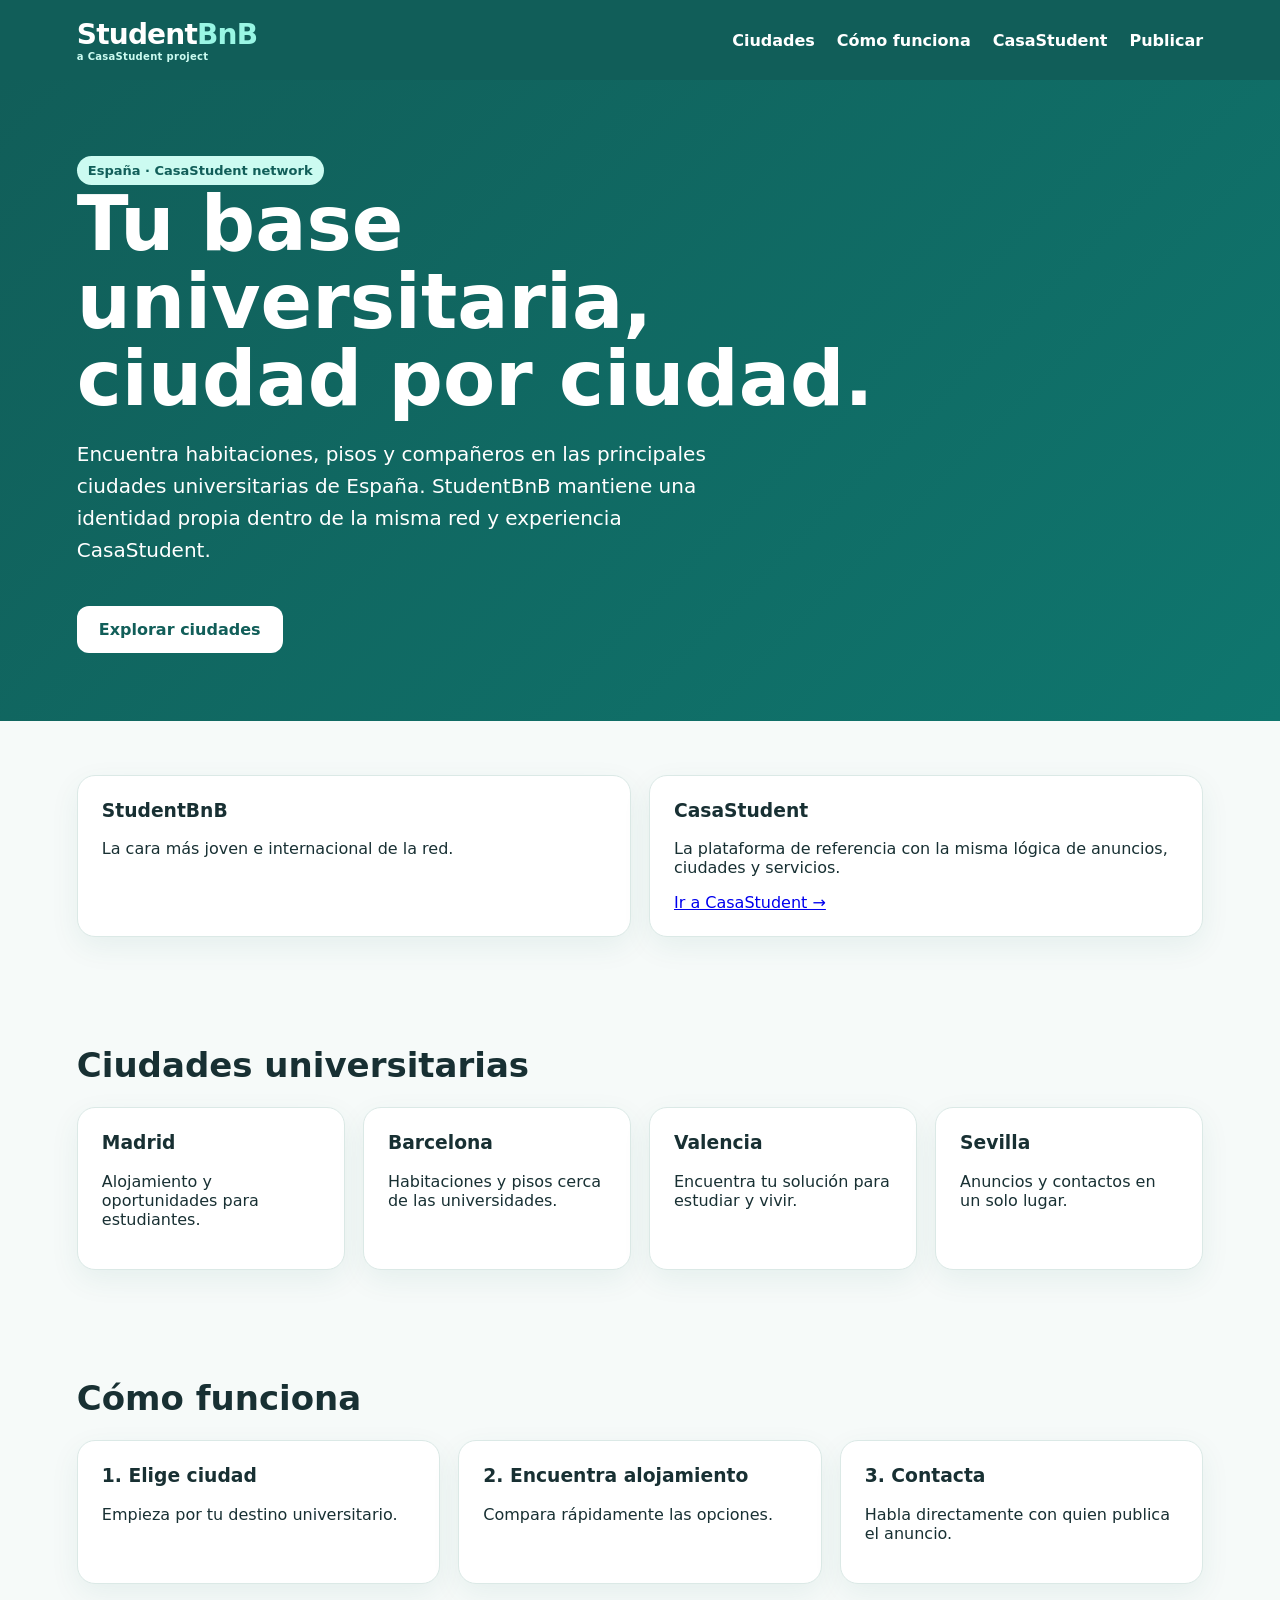
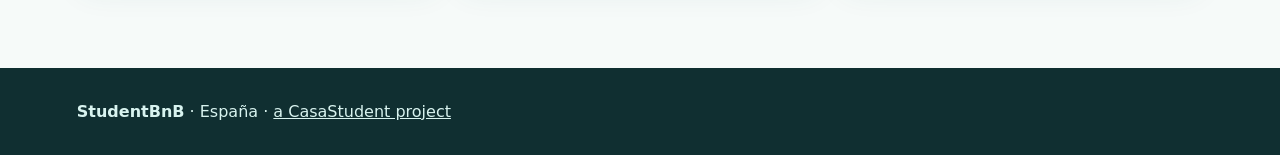
==== index.html @ d0aef2e0 "Link StudentBnB Spain to CasaStudent family" ====
<!doctype html><html lang="es"><head><meta charset="utf-8"><meta name="viewport" content="width=device-width,initial-scale=1"><meta name="theme-color" content="#0F766E"><title>StudentBnB España — a CasaStudent project</title><link rel="stylesheet" href="assets/css/style.css"></head><body><header><div class="brand">Student<span>BnB</span><small style="display:block;font-size:10px;font-weight:600;letter-spacing:.03em;color:#ccfbf1">a CasaStudent project</small></div><nav><a href="#ciudades">Ciudades</a><a href="#como">Cómo funciona</a><a href="https://casastudent.es/">CasaStudent</a><a href="https://casastudent.es/pubblica.html">Publicar</a></nav></header><main><section class="hero"><span class="pill">España · CasaStudent network</span><h1>Tu base universitaria, ciudad por ciudad.</h1><p>Encuentra habitaciones, pisos y compañeros en las principales ciudades universitarias de España. StudentBnB mantiene una identidad propia dentro de la misma red y experiencia CasaStudent.</p><a class="cta" href="#ciudades">Explorar ciudades</a></section><section class="section"><div class="grid"><article class="card"><h3>StudentBnB</h3><p>La cara más joven e internacional de la red.</p></article><article class="card"><h3>CasaStudent</h3><p>La plataforma de referencia con la misma lógica de anuncios, ciudades y servicios.</p><a href="https://casastudent.es/">Ir a CasaStudent →</a></article></div></section><section class="section" id="ciudades"><h2>Ciudades universitarias</h2><div class="grid"><article class="card"><h3>Madrid</h3><p>Alojamiento y oportunidades para estudiantes.</p></article><article class="card"><h3>Barcelona</h3><p>Habitaciones y pisos cerca de las universidades.</p></article><article class="card"><h3>Valencia</h3><p>Encuentra tu solución para estudiar y vivir.</p></article><article class="card"><h3>Sevilla</h3><p>Anuncios y contactos en un solo lugar.</p></article></div></section><section class="section" id="como"><h2>Cómo funciona</h2><div class="grid"><article class="card"><h3>1. Elige ciudad</h3><p>Empieza por tu destino universitario.</p></article><article class="card"><h3>2. Encuentra alojamiento</h3><p>Compara rápidamente las opciones.</p></article><article class="card"><h3>3. Contacta</h3><p>Habla directamente con quien publica el anuncio.</p></article></div></section></main><footer><strong>StudentBnB</strong> · España · <a style="color:inherit" href="https://casastudent.es/">a CasaStudent project</a></footer></body></html>
---- assets/css/style.css ----
:root{--primary:#0F766E;--primary-dark:#115E59;--primary-light:#CCFBF1;--accent:#F97360;--ink:#183033;--muted:#657477;--surface:#ffffff;--bg:#f6faf9}*{box-sizing:border-box}body{margin:0;font-family:Inter,system-ui,-apple-system,BlinkMacSystemFont,"Segoe UI",sans-serif;background:var(--bg);color:var(--ink)}header{background:var(--primary-dark);color:#fff;padding:18px 6vw;display:flex;align-items:center;justify-content:space-between}.brand{font-size:28px;font-weight:800;letter-spacing:-.8px}.brand span{color:#99f6e4}nav a{color:#fff;text-decoration:none;margin-left:22px;font-weight:600}.hero{padding:76px 6vw 68px;background:linear-gradient(135deg,var(--primary-dark),var(--primary));color:#fff}.hero h1{max-width:820px;font-size:clamp(42px,6vw,76px);line-height:1.02;margin:0 0 18px}.hero p{max-width:680px;font-size:20px;line-height:1.6}.cta{display:inline-block;margin-top:20px;padding:14px 22px;background:#fff;color:var(--primary-dark);border-radius:12px;text-decoration:none;font-weight:800}.section{padding:54px 6vw}.section h2{font-size:34px;margin:0 0 22px}.grid{display:grid;grid-template-columns:repeat(auto-fit,minmax(220px,1fr));gap:18px}.card{background:#fff;border:1px solid #dbe9e6;border-radius:18px;padding:24px;box-shadow:0 10px 30px rgba(17,94,89,.07)}.card h3{margin-top:0}.pill{display:inline-block;background:var(--primary-light);color:var(--primary-dark);padding:7px 11px;border-radius:999px;font-weight:700;font-size:13px}footer{padding:34px 6vw;background:#102f31;color:#d8f3ef;margin-top:30px}@media(max-width:700px){header{align-items:flex-start;gap:14px;flex-direction:column}nav a{margin:0 18px 0 0}.hero{padding-top:54px}}
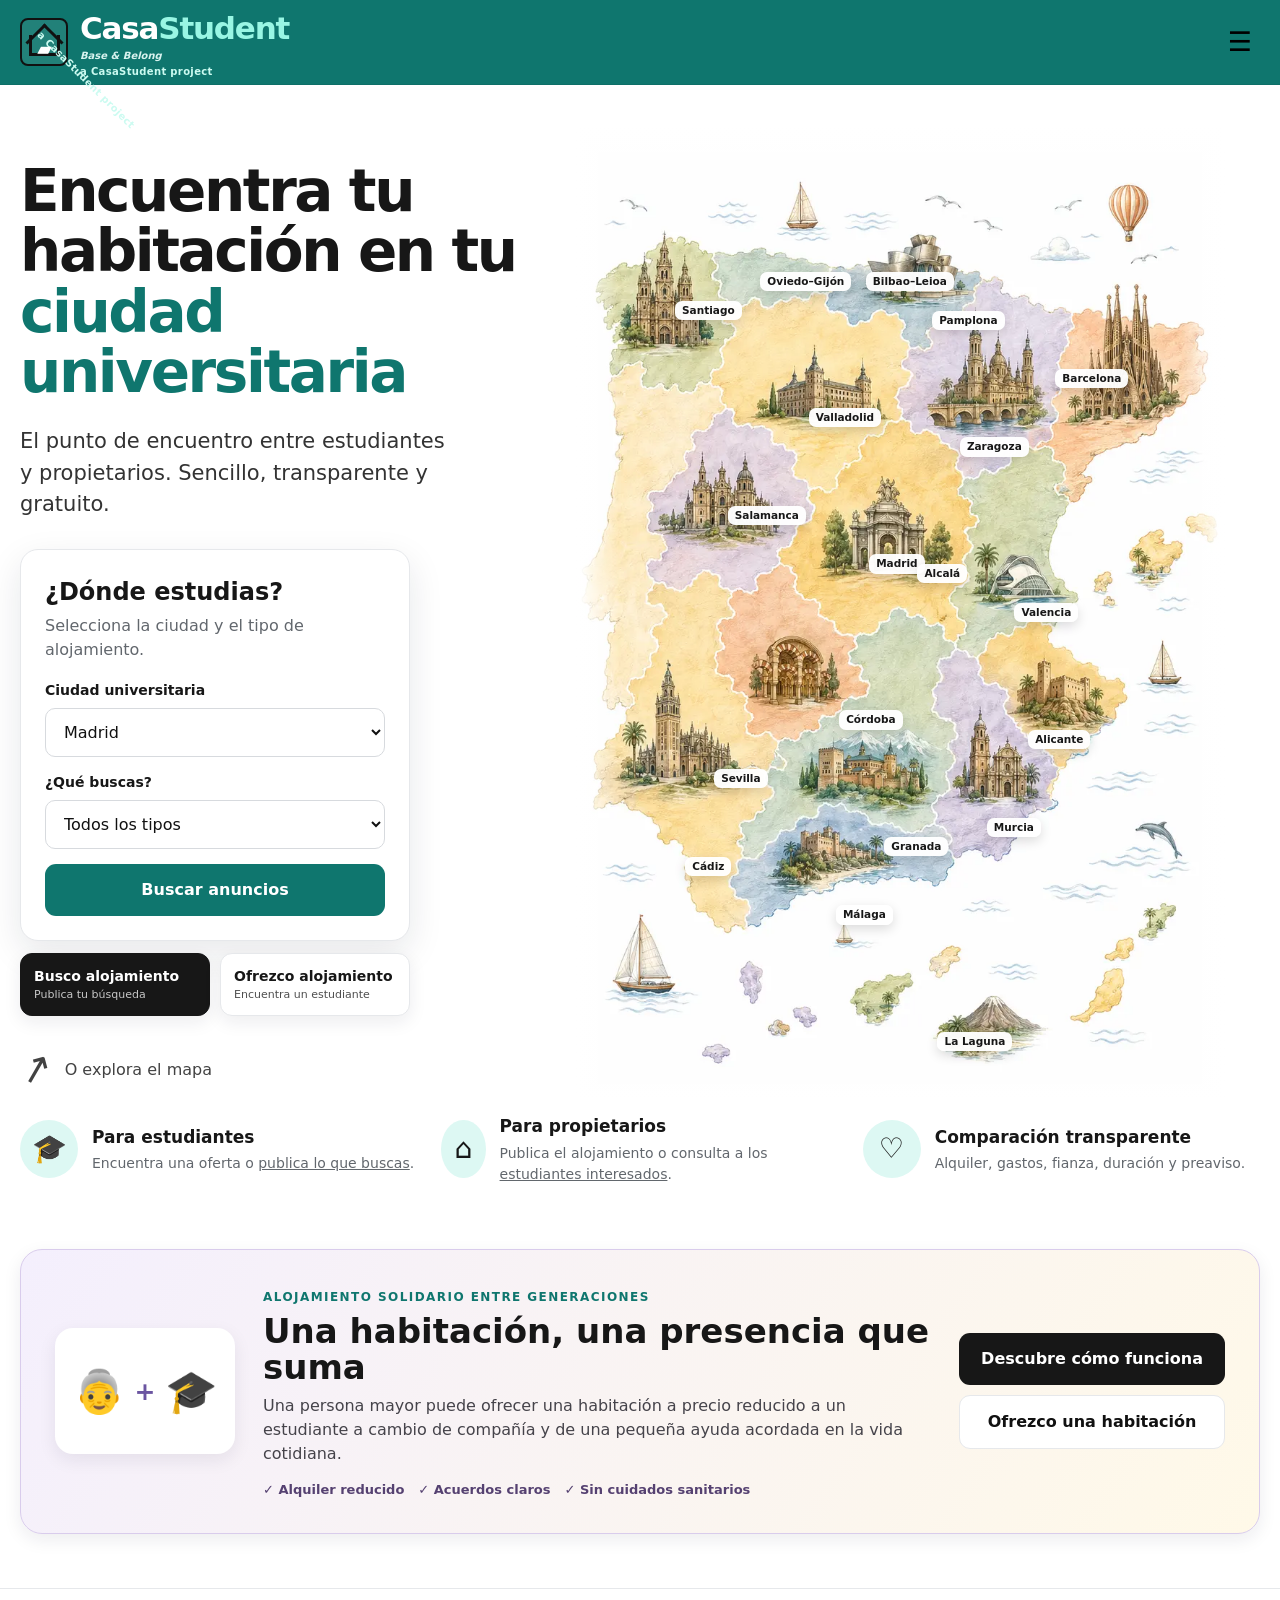
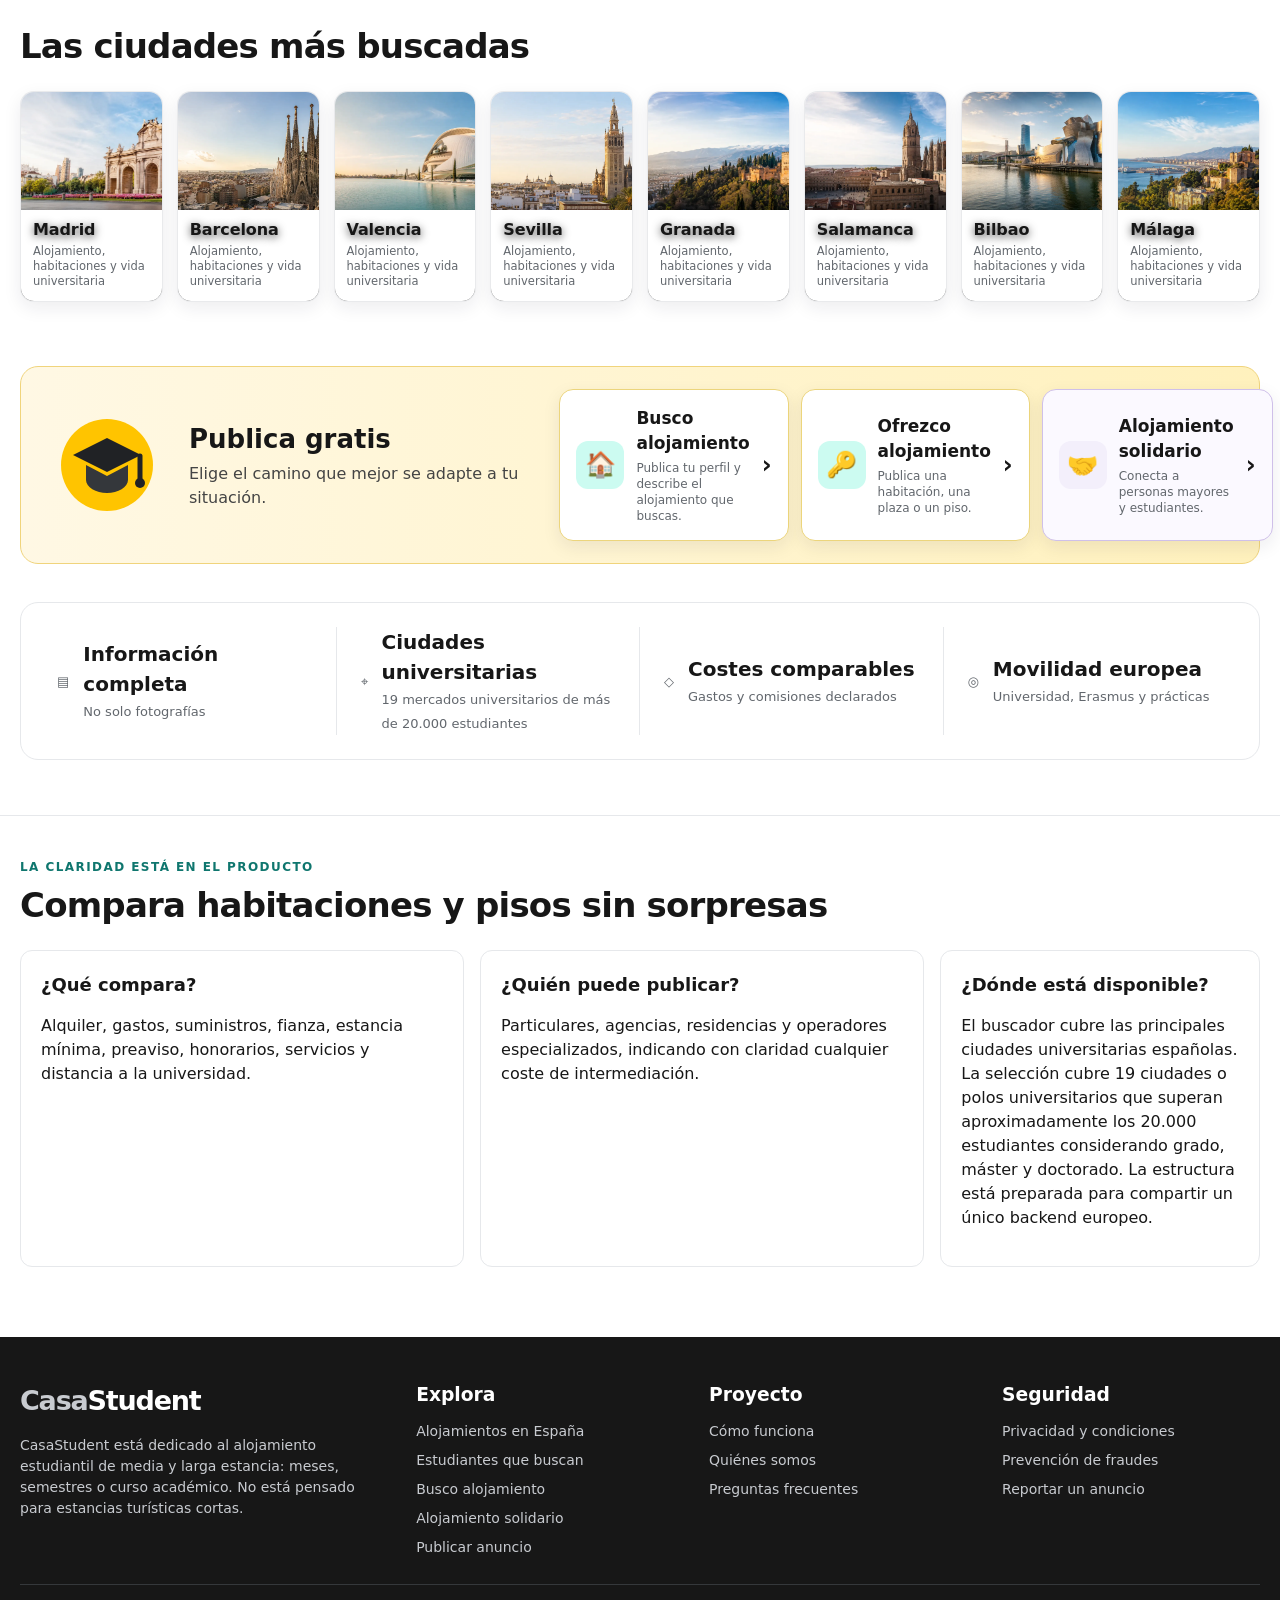
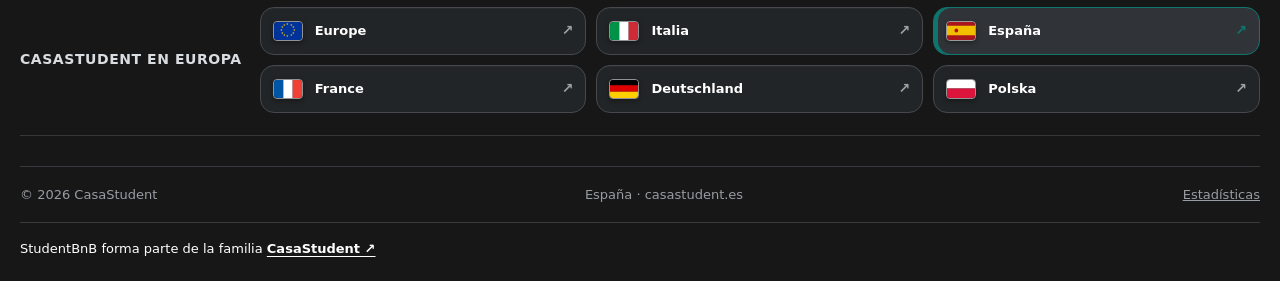
==== commit d4e4cbe1: "Sync full CasaStudent structure with StudentBnB branding [skip ci]" ====
--- a/index.html
+++ b/index.html
@@ -1 +1,190 @@
-<!doctype html><html lang="es"><head><meta charset="utf-8"><meta name="viewport" content="width=device-width,initial-scale=1"><meta name="theme-color" content="#0F766E"><title>StudentBnB España — a CasaStudent project</title><link rel="stylesheet" href="assets/css/style.css"></head><body><header><div class="brand">Student<span>BnB</span><small style="display:block;font-size:10px;font-weight:600;letter-spacing:.03em;color:#ccfbf1">a CasaStudent project</small></div><nav><a href="#ciudades">Ciudades</a><a href="#como">Cómo funciona</a><a href="https://casastudent.es/">CasaStudent</a><a href="https://casastudent.es/pubblica.html">Publicar</a></nav></header><main><section class="hero"><span class="pill">España · CasaStudent network</span><h1>Tu base universitaria, ciudad por ciudad.</h1><p>Encuentra habitaciones, pisos y compañeros en las principales ciudades universitarias de España. StudentBnB mantiene una identidad propia dentro de la misma red y experiencia CasaStudent.</p><a class="cta" href="#ciudades">Explorar ciudades</a></section><section class="section"><div class="grid"><article class="card"><h3>StudentBnB</h3><p>La cara más joven e internacional de la red.</p></article><article class="card"><h3>CasaStudent</h3><p>La plataforma de referencia con la misma lógica de anuncios, ciudades y servicios.</p><a href="https://casastudent.es/">Ir a CasaStudent →</a></article></div></section><section class="section" id="ciudades"><h2>Ciudades universitarias</h2><div class="grid"><article class="card"><h3>Madrid</h3><p>Alojamiento y oportunidades para estudiantes.</p></article><article class="card"><h3>Barcelona</h3><p>Habitaciones y pisos cerca de las universidades.</p></article><article class="card"><h3>Valencia</h3><p>Encuentra tu solución para estudiar y vivir.</p></article><article class="card"><h3>Sevilla</h3><p>Anuncios y contactos en un solo lugar.</p></article></div></section><section class="section" id="como"><h2>Cómo funciona</h2><div class="grid"><article class="card"><h3>1. Elige ciudad</h3><p>Empieza por tu destino universitario.</p></article><article class="card"><h3>2. Encuentra alojamiento</h3><p>Compara rápidamente las opciones.</p></article><article class="card"><h3>3. Contacta</h3><p>Habla directamente con quien publica el anuncio.</p></article></div></section></main><footer><strong>StudentBnB</strong> · España · <a style="color:inherit" href="https://casastudent.es/">a CasaStudent project</a></footer></body></html>+<!doctype html>
+<html lang="es">
+<head>
+
+<meta charset="utf-8">
+<meta name="viewport" content="width=device-width,initial-scale=1">
+<meta name="theme-color" content="#0F766E">
+<link rel="stylesheet" href="assets/css/style.css?v=20260824-map-soft-fade">
+
+<title>StudentBnB — Encuentra alojamiento en tu ciudad universitaria</title>
+<meta name="description" content="Habitaciones y pisos para estudiantes en las principales ciudades universitarias españolas, con costes y condiciones comparables.">
+<link rel="stylesheet" href="assets/css/studentbnb-brand.css?v=1"></head>
+<body>
+
+<header class="site-header">
+  <div class="container header-inner">
+    <a class="brand" href="index.html" aria-label="CasaStudent home">
+      <span class="brand-icon" aria-hidden="true"><span class="brand-cap">▰</span></span>
+      <span>Student<strong>BnB</strong><small>Encuentra tu habitación. Vive tu ciudad.</small></span>
+    </a>
+    <button class="menu-button" aria-label="Abrir el menú" aria-expanded="false">☰</button>
+    <nav class="main-nav" aria-label="Navegación principal">
+      <a href="index.html#como-funciona">Cómo funciona</a>
+      <a href="estudiantes.html">Estudiantes que buscan</a>
+      <a class="nav-social-link" href="casa-solidaria.html">Casa solidaria</a>
+      <a href="index.html#faq">FAQ</a>
+      <a href="index.html#contacto">Contacto</a>
+      <a class="nav-feature-link" href="busco.html">Busco alojamiento</a>
+      <a class="header-cta" href="publicar.html">Publica gratis</a>
+      <a class="account-link" href="#" data-login>♙ <span data-account-label>Acceder</span></a>
+    </nav>
+  </div>
+</header>
+<main>
+  <section class="home-hero">
+    <div class="container hero-grid">
+      <div class="hero-copy">
+        <h1>Encuentra tu<br>habitación en tu<br><span>ciudad universitaria</span></h1>
+        <p>El punto de encuentro entre estudiantes y propietarios. Sencillo, transparente y gratuito.</p>
+        <form class="search-card" id="home-search">
+          <h2>¿Dónde estudias?</h2>
+          <p>Selecciona la ciudad y el tipo de alojamiento.</p>
+          <div class="field">
+            <label for="home-city">Ciudad universitaria</label>
+            <select id="home-city" name="city">
+              <option value="madrid">Madrid</option>
+            </select>
+          </div>
+          <div class="field">
+            <label for="home-type">¿Qué buscas?</label>
+            <select id="home-type" name="type">
+              <option value="">Todos los tipos</option>
+              <option value="Habitación individual">Habitación individual</option>
+              <option value="Plaza en habitación compartida">Plaza en habitación compartida</option>
+              <option value="Apartamento de 1 dormitorio">Apartamento de 1 dormitorio</option>
+              <option value="Piso">Piso</option>
+            </select>
+          </div>
+          <button class="btn btn-yellow btn-block" type="submit">Buscar anuncios</button>
+        </form>
+        <div class="hero-market-actions" aria-label="Otras acciones principales">
+          <a href="busco.html"><strong>Busco alojamiento</strong><small>Publica tu búsqueda</small></a>
+          <a href="publicar.html"><strong>Ofrezco alojamiento</strong><small>Encuentra un estudiante</small></a>
+        </div>
+        <div class="explore-map"><span class="explore-arrow">↗</span><span>O explora el mapa</span></div>
+      </div>
+      <div class="map-stage spain-map blended-map" aria-label="Mapa ilustrado de los principales polos universitarios españoles">
+        <img src="assets/img/spagna-proposta1.webp" alt="Mapa ilustrado de España con ciudades, islas y monumentos">
+        <a class="map-hotspot hot-santiago" href="ciudad.html?city=santiago-de-compostela" aria-label="Abrir alojamientos de Santiago de Compostela"><span>Santiago</span></a>
+        <a class="map-hotspot hot-oviedo" href="ciudad.html?city=oviedo" aria-label="Abrir alojamientos de Oviedo–Gijón"><span>Oviedo–Gijón</span></a>
+        <a class="map-hotspot hot-bilbao" href="ciudad.html?city=bilbao" aria-label="Abrir alojamientos de Bilbao–Leioa"><span>Bilbao–Leioa</span></a>
+        <a class="map-hotspot hot-pamplona" href="ciudad.html?city=pamplona" aria-label="Abrir alojamientos de Pamplona"><span>Pamplona</span></a>
+        <a class="map-hotspot hot-valladolid" href="ciudad.html?city=valladolid" aria-label="Abrir alojamientos de Valladolid"><span>Valladolid</span></a>
+        <a class="map-hotspot hot-salamanca" href="ciudad.html?city=salamanca" aria-label="Abrir alojamientos de Salamanca"><span>Salamanca</span></a>
+        <a class="map-hotspot hot-madrid" href="ciudad.html?city=madrid" aria-label="Abrir alojamientos de Madrid"><span>Madrid</span></a>
+        <a class="map-hotspot hot-alcala" href="ciudad.html?city=alcala-de-henares" aria-label="Abrir alojamientos de Alcalá de Henares"><span>Alcalá</span></a>
+        <a class="map-hotspot hot-zaragoza" href="ciudad.html?city=zaragoza" aria-label="Abrir alojamientos de Zaragoza"><span>Zaragoza</span></a>
+        <a class="map-hotspot hot-barcelona" href="ciudad.html?city=barcelona" aria-label="Abrir alojamientos de Barcelona"><span>Barcelona</span></a>
+        <a class="map-hotspot hot-valencia" href="ciudad.html?city=valencia" aria-label="Abrir alojamientos de Valencia"><span>Valencia</span></a>
+        <a class="map-hotspot hot-cordoba" href="ciudad.html?city=cordoba" aria-label="Abrir alojamientos de Córdoba"><span>Córdoba</span></a>
+        <a class="map-hotspot hot-sevilla" href="ciudad.html?city=sevilla" aria-label="Abrir alojamientos de Sevilla"><span>Sevilla</span></a>
+        <a class="map-hotspot hot-cadiz" href="ciudad.html?city=cadiz" aria-label="Abrir alojamientos de Cádiz–Puerto Real"><span>Cádiz</span></a>
+        <a class="map-hotspot hot-granada" href="ciudad.html?city=granada" aria-label="Abrir alojamientos de Granada"><span>Granada</span></a>
+        <a class="map-hotspot hot-malaga" href="ciudad.html?city=malaga" aria-label="Abrir alojamientos de Málaga"><span>Málaga</span></a>
+        <a class="map-hotspot hot-alicante" href="ciudad.html?city=alicante" aria-label="Abrir alojamientos de Alicante–San Vicente"><span>Alicante</span></a>
+        <a class="map-hotspot hot-murcia" href="ciudad.html?city=murcia" aria-label="Abrir alojamientos de Murcia"><span>Murcia</span></a>
+        <a class="map-hotspot hot-la-laguna" href="ciudad.html?city=la-laguna" aria-label="Abrir alojamientos de La Laguna–Santa Cruz"><span>La Laguna</span></a>
+      </div>
+    </div>
+    <div class="container value-strip" id="como-funciona">
+      <div class="value-item"><span class="icon-circle">🎓</span><div><h3>Para estudiantes</h3><p>Encuentra una oferta o <a href="busco.html" style="text-decoration:underline">publica lo que buscas</a>.</p></div></div>
+      <div class="value-item"><span class="icon-circle">⌂</span><div><h3>Para propietarios</h3><p>Publica el alojamiento o consulta a los <a href="estudiantes.html" style="text-decoration:underline">estudiantes interesados</a>.</p></div></div>
+      <div class="value-item"><span class="icon-circle">♡</span><div><h3>Comparación transparente</h3><p>Alquiler, gastos, fianza, duración y preaviso.</p></div></div>
+    </div>
+  </section>
+
+  <section class="solidarity-home" id="casa-solidale">
+    <div class="container solidarity-home-grid">
+      <div class="solidarity-visual" aria-hidden="true"><span>👵</span><b>+</b><span>🎓</span></div>
+      <div>
+        <span class="kicker">Alojamiento solidario entre generaciones</span>
+        <h2>Una habitación, una presencia que suma</h2>
+        <p>Una persona mayor puede ofrecer una habitación a precio reducido a un estudiante a cambio de compañía y de una pequeña ayuda acordada en la vida cotidiana.</p>
+        <div class="solidarity-points"><span>✓ Alquiler reducido</span><span>✓ Acuerdos claros</span><span>✓ Sin cuidados sanitarios</span></div>
+      </div>
+      <div class="solidarity-actions">
+        <a class="btn btn-dark" href="casa-solidaria.html">Descubre cómo funciona</a>
+        <a class="btn btn-white" href="publicar.html?formula=intergeneracional">Ofrezco una habitación</a>
+      </div>
+    </div>
+  </section>
+
+  <section class="city-section" id="ciudades">
+    <div class="container">
+      <h2 class="section-title">Las ciudades más buscadas</h2>
+      <div class="city-grid">
+        <a class="city-card" href="ciudad.html?city=madrid"><img src="assets/img/citta-madrid.webp" alt="Madrid"><strong>Madrid</strong></a>
+        <a class="city-card" href="ciudad.html?city=barcelona"><img src="assets/img/citta-barcelona.webp" alt="Barcelona"><strong>Barcelona</strong></a>
+        <a class="city-card" href="ciudad.html?city=valencia"><img src="assets/img/citta-valencia.webp" alt="Valencia"><strong>Valencia</strong></a>
+        <a class="city-card" href="ciudad.html?city=sevilla"><img src="assets/img/citta-sevilla.webp" alt="Sevilla"><strong>Sevilla</strong></a>
+        <a class="city-card" href="ciudad.html?city=granada"><img src="assets/img/citta-granada.webp" alt="Granada"><strong>Granada</strong></a>
+        <a class="city-card" href="ciudad.html?city=salamanca"><img src="assets/img/citta-salamanca.webp" alt="Salamanca"><strong>Salamanca</strong></a>
+        <a class="city-card" href="ciudad.html?city=bilbao"><img src="assets/img/citta-bilbao.webp" alt="Bilbao"><strong>Bilbao</strong></a>
+        <a class="city-card" href="ciudad.html?city=malaga"><img src="assets/img/citta-malaga.webp" alt="Málaga"><strong>Málaga</strong></a>
+      </div>
+    </div>
+  </section>
+
+  <section class="container" id="quienes-somos">
+    <div class="publish-banner">
+      <div class="student-illustration" aria-hidden="true">🧑‍🎓</div>
+      <div><h3>Publica gratis</h3><p>Elige el camino que mejor se adapte a tu situación.</p></div>
+      <div class="publish-choice-grid" aria-label="Elige el tipo de publicación">
+        <a class="publish-choice" href="busco.html"><span class="choice-icon" aria-hidden="true">🏠</span><span><strong>Busco alojamiento</strong><small>Publica tu perfil y describe el alojamiento que buscas.</small></span><b aria-hidden="true">›</b></a>
+        <a class="publish-choice" href="publicar.html"><span class="choice-icon" aria-hidden="true">🔑</span><span><strong>Ofrezco alojamiento</strong><small>Publica una habitación, una plaza o un piso.</small></span><b aria-hidden="true">›</b></a>
+        <a class="publish-choice solidarity-choice" href="casa-solidaria.html"><span class="choice-icon" aria-hidden="true">🤝</span><span><strong>Alojamiento solidario</strong><small>Conecta a personas mayores y estudiantes.</small></span><b aria-hidden="true">›</b></a>
+      </div>
+    </div>
+    <div class="stats-strip">
+      <div class="stat"><span class="stat-icon">▤</span><div><strong>Información completa</strong><span>No solo fotografías</span></div></div>
+      <div class="stat"><span class="stat-icon">⌖</span><div><strong>Ciudades universitarias</strong><span>19 mercados universitarios de más de 20.000 estudiantes</span></div></div>
+      <div class="stat"><span class="stat-icon">◇</span><div><strong>Costes comparables</strong><span>Gastos y comisiones declarados</span></div></div>
+      <div class="stat"><span class="stat-icon">◎</span><div><strong>Movilidad europea</strong><span>Universidad, Erasmus y prácticas</span></div></div>
+    </div>
+  </section>
+
+  <section class="city-section" id="faq">
+    <div class="container">
+      <span class="kicker">La claridad está en el producto</span>
+      <h2 class="section-title" style="margin-top:8px">Compara habitaciones y pisos sin sorpresas</h2>
+      <div class="detail-grid">
+        <article class="info-card"><h2>¿Qué compara?</h2><p>Alquiler, gastos, suministros, fianza, estancia mínima, preaviso, honorarios, servicios y distancia a la universidad.</p></article>
+        <article class="info-card"><h2>¿Quién puede publicar?</h2><p>Particulares, agencias, residencias y operadores especializados, indicando con claridad cualquier coste de intermediación.</p></article>
+        <article class="info-card"><h2>¿Dónde está disponible?</h2><p>El buscador cubre las principales ciudades universitarias españolas. La selección cubre 19 ciudades o polos universitarios que superan aproximadamente los 20.000 estudiantes considerando grado, máster y doctorado. La estructura está preparada para compartir un único backend europeo.</p></article>
+      </div>
+    </div>
+  </section>
+</main>
+
+<footer class="site-footer" id="contacto">
+  <div class="container">
+    <div class="footer-grid">
+      <div>
+        <a class="brand" href="index.html" style="font-size:27px"><span>Student<strong>BnB</strong></span></a>
+        <p>La plataforma dedicada al alojamiento universitario: costes, condiciones y servicios comparables con claridad.</p>
+      </div>
+      <div><h3>Explora</h3><div class="footer-links"><a href="ciudad.html">Alojamientos en España</a><a href="estudiantes.html">Estudiantes que buscan</a><a href="busco.html">Busco alojamiento</a><a href="casa-solidaria.html">Alojamiento solidario</a><a href="publicar.html">Publicar anuncio</a></div></div>
+      <div><h3>Proyecto</h3><div class="footer-links"><a href="index.html#como-funciona">Cómo funciona</a><a href="index.html#quienes-somos">Quiénes somos</a><a href="index.html#faq">Preguntas frecuentes</a></div></div>
+      <div><h3>Seguridad</h3><div class="footer-links"><a href="privacidad.html">Privacidad y condiciones</a><a href="privacidad.html#seguridad">Prevención de fraudes</a><a href="mailto:reportes@casastudent.es">Reportar un anuncio</a></div></div>
+    </div>
+    <div class="footer-international"><strong>CasaStudent en Europa</strong><div class="footer-country-links" data-network><a href="https://casastudent.it/" target="_blank" rel="noopener"><img class="network-flag" src="assets/img/flag-it.svg" alt="" width="30" height="20"><span>Italia</span><span class="network-open" aria-hidden="true">↗</span></a><a href="index.html" aria-current="page"><img class="network-flag" src="assets/img/flag-es.svg" alt="" width="30" height="20"><span>España</span><span class="network-open" aria-hidden="true">↗</span></a><a href="https://casastudent.fr/" target="_blank" rel="noopener"><img class="network-flag" src="assets/img/flag-fr.svg" alt="" width="30" height="20"><span>France</span><span class="network-open" aria-hidden="true">↗</span></a><a href="https://casastudent.de/" target="_blank" rel="noopener"><img class="network-flag" src="assets/img/flag-de.svg" alt="" width="30" height="20"><span>Deutschland</span><span class="network-open" aria-hidden="true">↗</span></a><a href="https://casastudent.pl/" target="_blank" rel="noopener"><img class="network-flag" src="assets/img/flag-pl.svg" alt="" width="30" height="20"><span>Polska</span><span class="network-open" aria-hidden="true">↗</span></a></div></div>
+    <div class="footer-bottom"><span>© 2026 CasaStudent</span><span>España · casastudent.es</span></div>
+  </div>
+</footer>
+<div class="modal-backdrop" id="login-modal" role="dialog" aria-modal="true" aria-labelledby="login-title">
+  <div class="modal">
+    <button class="modal-close" data-close-modal aria-label="Chiudi">×</button>
+    <h2 id="login-title">Accede a CasaStudent</h2>
+    <p>Guarda búsquedas y favoritos y utiliza los contactos protegidos.</p>
+    <form id="login-form">
+      <div class="field"><label for="login-email">Email</label><input id="login-email" name="email" type="email" required placeholder="nombre@email.es"></div>
+      <button class="btn btn-yellow btn-block" type="submit">Continuar</button>
+    </form>
+  </div>
+</div>
+<div id="toast" class="toast" role="status" aria-live="polite"></div>
+<script src="assets/js/config.js?v=20260828-footer-links"></script><script src="assets/js/data.js"></script>
+<script src="assets/js/app.js?v=20260828-footer-links"></script>
+<script src="assets/js/studentbnb-brand.js?v=1"></script></body>
+</html>
--- a/assets/css/style.css
+++ b/assets/css/style.css
@@ -1 +1,698 @@
-:root{--primary:#0F766E;--primary-dark:#115E59;--primary-light:#CCFBF1;--accent:#F97360;--ink:#183033;--muted:#657477;--surface:#ffffff;--bg:#f6faf9}*{box-sizing:border-box}body{margin:0;font-family:Inter,system-ui,-apple-system,BlinkMacSystemFont,"Segoe UI",sans-serif;background:var(--bg);color:var(--ink)}header{background:var(--primary-dark);color:#fff;padding:18px 6vw;display:flex;align-items:center;justify-content:space-between}.brand{font-size:28px;font-weight:800;letter-spacing:-.8px}.brand span{color:#99f6e4}nav a{color:#fff;text-decoration:none;margin-left:22px;font-weight:600}.hero{padding:76px 6vw 68px;background:linear-gradient(135deg,var(--primary-dark),var(--primary));color:#fff}.hero h1{max-width:820px;font-size:clamp(42px,6vw,76px);line-height:1.02;margin:0 0 18px}.hero p{max-width:680px;font-size:20px;line-height:1.6}.cta{display:inline-block;margin-top:20px;padding:14px 22px;background:#fff;color:var(--primary-dark);border-radius:12px;text-decoration:none;font-weight:800}.section{padding:54px 6vw}.section h2{font-size:34px;margin:0 0 22px}.grid{display:grid;grid-template-columns:repeat(auto-fit,minmax(220px,1fr));gap:18px}.card{background:#fff;border:1px solid #dbe9e6;border-radius:18px;padding:24px;box-shadow:0 10px 30px rgba(17,94,89,.07)}.card h3{margin-top:0}.pill{display:inline-block;background:var(--primary-light);color:var(--primary-dark);padding:7px 11px;border-radius:999px;font-weight:700;font-size:13px}footer{padding:34px 6vw;background:#102f31;color:#d8f3ef;margin-top:30px}@media(max-width:700px){header{align-items:flex-start;gap:14px;flex-direction:column}nav a{margin:0 18px 0 0}.hero{padding-top:54px}}+
+:root{
+  --yellow:#ffc400;
+  --yellow-dark:#e9ad00;
+  --yellow-soft:#fff7d8;
+  --ink:#171717;
+  --muted:#62676d;
+  --line:#e6e8eb;
+  --paper:#ffffff;
+  --green:#159447;
+  --green-soft:#eaf8ef;
+  --orange:#e98200;
+  --orange-soft:#fff2df;
+  --blue:#168bd2;
+  --violet:#6b55a1;
+  --violet-soft:#f3effb;
+  --shadow:0 12px 35px rgba(20,31,45,.10);
+  --shadow-sm:0 6px 18px rgba(20,31,45,.08);
+  --radius:18px;
+  --max:1240px;
+}
+*{box-sizing:border-box}
+html{scroll-behavior:smooth}
+body{margin:0;font-family:Inter,ui-sans-serif,system-ui,-apple-system,BlinkMacSystemFont,"Segoe UI",sans-serif;color:var(--ink);background:#fff;line-height:1.5}
+img{max-width:100%;display:block}
+a{color:inherit;text-decoration:none}
+button,input,select,textarea{font:inherit}
+button{cursor:pointer}
+.container{width:min(var(--max),calc(100% - 40px));margin-inline:auto}
+.visually-hidden{position:absolute!important;width:1px;height:1px;padding:0;margin:-1px;overflow:hidden;clip:rect(0,0,0,0);white-space:nowrap;border:0}
+.hidden{display:none!important}
+
+/* Header */
+.site-header{position:sticky;top:0;z-index:50;background:var(--yellow);border-bottom:1px solid rgba(0,0,0,.06)}
+.header-inner{height:84px;display:flex;align-items:center;gap:28px}
+.brand{display:flex;align-items:center;gap:12px;font-size:31px;font-weight:900;letter-spacing:-1.2px;white-space:nowrap}
+.brand-icon{width:48px;height:48px;border:2.5px solid #111;border-radius:8px;display:grid;place-items:center;position:relative;background:rgba(255,255,255,.08)}
+.brand-icon:before{content:"";width:25px;height:18px;border:3px solid #111;border-top:0;position:absolute;bottom:8px}
+.brand-icon:after{content:"";position:absolute;width:24px;height:24px;border-left:3px solid #111;border-top:3px solid #111;transform:rotate(45deg);top:8px}
+.brand-cap{position:absolute;z-index:2;font-size:19px;top:14px}
+.brand strong{color:white;text-shadow:0 1px 0 rgba(0,0,0,.08)}
+.brand small{display:block;font-size:10px;font-weight:600;letter-spacing:0;color:#373737;margin-top:-4px}
+.main-nav{margin-left:auto;display:flex;align-items:center;gap:18px;font-size:15px;font-weight:650}
+.main-nav a:hover{text-decoration:underline;text-underline-offset:5px}
+.header-cta{background:#fff;padding:15px 22px;border-radius:10px;box-shadow:var(--shadow-sm);font-weight:800!important;text-decoration:none!important}
+.publish-menu{position:relative}
+.publish-menu>.header-cta{display:flex;align-items:center;gap:8px;white-space:nowrap}
+.publish-menu>.header-cta:after{content:"▾";font-size:12px;transition:.18s transform}
+.publish-menu.open>.header-cta:after{transform:rotate(180deg)}
+.publish-choice-menu{position:absolute;right:0;top:calc(100% + 10px);z-index:80;width:340px;padding:8px;background:#fff;border:1px solid var(--line);border-radius:14px;box-shadow:0 18px 45px rgba(20,31,45,.18)}
+.publish-choice-menu[hidden]{display:none}
+.publish-choice-menu a{display:grid;grid-template-columns:42px 1fr auto;align-items:center;gap:11px;padding:13px;border-radius:10px;color:#171717;text-decoration:none!important}
+.publish-choice-menu a:hover,.publish-choice-menu a:focus{background:var(--yellow-soft);text-decoration:none}
+.publish-choice-menu .choice-icon{width:42px;height:42px;border-radius:10px;background:#fff0b8;display:grid;place-items:center;font-size:22px}
+.publish-choice-menu strong{display:block;font-size:15px}
+.publish-choice-menu small{display:block;color:var(--muted);font-weight:500;line-height:1.3;margin-top:2px}
+.publish-choice-menu b{font-size:21px}
+.account-link{display:flex;align-items:center;gap:8px}
+.menu-button{display:none;border:0;background:transparent;font-size:27px;padding:8px}
+
+/* Common */
+.btn{border:0;border-radius:11px;padding:14px 22px;font-weight:800;display:inline-flex;align-items:center;justify-content:center;gap:9px;transition:.2s transform,.2s box-shadow,.2s background}
+.btn:hover{transform:translateY(-1px);box-shadow:var(--shadow-sm)}
+.btn-yellow{background:var(--yellow);color:#111}
+.btn-dark{background:#171717;color:#fff}
+.btn-white{background:#fff;color:#111;border:1px solid var(--line)}
+.btn-green{background:#13a34a;color:#fff}
+.btn-blue{background:#168bd2;color:#fff}
+.btn-block{width:100%}
+.section-title{font-size:34px;line-height:1.15;margin:0 0 24px;letter-spacing:-.8px}
+.kicker{text-transform:uppercase;letter-spacing:.12em;font-weight:850;color:#997100;font-size:12px}
+.card{border:1px solid var(--line);background:#fff;border-radius:var(--radius);box-shadow:var(--shadow-sm)}
+.pill{display:inline-flex;align-items:center;gap:6px;background:#eef3f7;color:#4b5967;padding:5px 10px;border-radius:999px;font-size:12px;font-weight:700}
+.notice{border-radius:12px;padding:14px 16px;background:var(--yellow-soft);border:1px solid #f4dd82}
+.icon-circle{width:58px;height:58px;border-radius:50%;display:grid;place-items:center;background:#fff4cc;font-size:28px}
+.breadcrumb{background:var(--yellow);border-top:1px solid rgba(0,0,0,.05);font-size:14px}
+.breadcrumb .container{height:44px;display:flex;align-items:center;gap:9px}
+.breadcrumb a{font-weight:650}
+
+/* Homepage */
+.home-hero{padding:48px 0 20px;overflow:hidden}
+.hero-grid{display:grid;grid-template-columns:minmax(360px,.82fr) minmax(560px,1.18fr);align-items:start;gap:20px}
+.hero-copy{padding-top:28px;position:relative;z-index:2}
+.hero-copy h1{font-size:58px;line-height:1.04;letter-spacing:-2.4px;margin:0 0 24px;max-width:540px}
+.hero-copy h1 span{color:var(--yellow-dark)}
+.hero-copy>p{font-size:21px;max-width:430px;margin:0 0 28px;color:#333}
+.search-card{width:min(390px,100%);padding:24px;border-radius:18px;background:#fff;border:1px solid var(--line);box-shadow:var(--shadow)}
+.search-card h2{font-size:24px;margin:0 0 4px}
+.search-card p{margin:0 0 18px;color:var(--muted)}
+.field{display:grid;gap:7px;margin-bottom:15px}
+.field label,.field-label{font-weight:750;font-size:14px}
+.field input,.field select,.field textarea,.select-control{width:100%;border:1px solid #d7dade;border-radius:10px;padding:13px 14px;background:#fff;color:#111;outline:none}
+.field input:focus,.field select:focus,.field textarea:focus{border-color:#e6b400;box-shadow:0 0 0 4px rgba(255,196,0,.16)}
+.explore-map{display:flex;align-items:center;gap:12px;margin-top:24px;color:#424242}
+.hero-market-actions{width:min(390px,100%);display:grid;grid-template-columns:1fr 1fr;gap:10px;margin-top:12px}
+.hero-market-actions a{padding:12px 13px;border-radius:12px;border:1px solid var(--line);background:#fff;box-shadow:var(--shadow-sm)}
+.hero-market-actions a:first-child{background:#171717;color:#fff;border-color:#171717}
+.hero-market-actions strong,.hero-market-actions small{display:block}
+.hero-market-actions strong{font-size:14px}
+.hero-market-actions small{font-size:11px;color:inherit;opacity:.76}
+.explore-arrow{font-size:39px;transform:rotate(-15deg)}
+.map-stage{position:relative;aspect-ratio:689/845;min-height:0;margin-top:-8px}
+.map-stage img{width:100%;height:100%;object-fit:contain;object-position:center top;filter:drop-shadow(0 12px 16px rgba(45,65,85,.07))}
+.map-hotspot{position:absolute;border:0;background:rgba(255,196,0,.001);border-radius:18px;z-index:2}
+.map-hotspot:hover,.map-hotspot:focus{outline:4px solid rgba(255,196,0,.35);background:rgba(255,196,0,.10)}
+.hot-milano{left:9%;top:6%;width:25%;height:14%}
+.hot-torino{left:0;top:18%;width:23%;height:15%}
+.hot-trento{left:37%;top:5%;width:20%;height:12%}
+.hot-padova{left:52%;top:16%;width:23%;height:14%}
+.hot-trieste{left:69%;top:18%;width:20%;height:14%}
+.hot-bologna{left:43%;top:28%;width:22%;height:13%}
+.hot-pisa{left:16%;top:39%;width:19%;height:14%}
+.hot-firenze{left:40%;top:41%;width:21%;height:13%}
+.hot-ancona{left:65%;top:41%;width:21%;height:13%}
+.hot-roma{left:41%;top:57%;width:22%;height:13%}
+.hot-bari{left:80%;top:58%;width:20%;height:13%}
+.hot-napoli{left:63%;top:72%;width:21%;height:13%}
+.hot-cagliari{left:8%;top:73%;width:22%;height:13%}
+.hot-palermo{left:48%;top:88%;width:23%;height:12%}
+.value-strip{display:grid;grid-template-columns:repeat(3,1fr);gap:24px;margin-top:14px;position:relative;z-index:3;padding-bottom:44px}
+.value-item{display:flex;gap:14px;align-items:center}
+.value-item h3{font-size:17px;margin:0 0 3px}
+.value-item p{font-size:14px;margin:0;color:var(--muted)}
+.city-section{border-top:1px solid var(--line);padding:38px 0 54px}
+.city-grid{display:grid;grid-template-columns:repeat(8,1fr);gap:14px}
+.city-card{position:relative;border-radius:16px;overflow:hidden;aspect-ratio:.68;box-shadow:var(--shadow-sm);transition:.2s transform}
+.city-card:hover{transform:translateY(-4px)}
+.city-card img{width:100%;height:100%;object-fit:cover}
+.city-card:after{display:none}
+.city-card strong{position:absolute;width:1px;height:1px;overflow:hidden;clip:rect(0 0 0 0);white-space:nowrap}
+.publish-banner{margin:10px 0 38px;background:linear-gradient(90deg,#fff8e4,#fff1bd);border:1px solid #f0d47c;border-radius:18px;display:grid;grid-template-columns:120px minmax(220px,.75fr) minmax(480px,1.45fr);align-items:center;gap:22px;padding:22px 26px;min-height:170px}
+.student-illustration{width:96px;height:96px;justify-self:center;background:url("../img/student-publish.svg") center/contain no-repeat;font-size:0;line-height:0}
+.publish-banner h3{font-size:26px;margin:0 0 3px}
+.publish-banner p{margin:0;color:#444}
+.publish-choice-grid{display:grid;grid-template-columns:repeat(3,1fr);gap:12px}
+.publish-choice{min-height:104px;display:grid;grid-template-columns:48px 1fr auto;align-items:center;gap:12px;padding:16px;background:#fff;border:1px solid #ecd57c;border-radius:14px;box-shadow:var(--shadow-sm);transition:.18s transform,.18s border-color,.18s box-shadow}
+.publish-choice:hover,.publish-choice:focus{transform:translateY(-2px);border-color:#d5ad00;box-shadow:var(--shadow)}
+.publish-choice .choice-icon{width:48px;height:48px;display:grid;place-items:center;border-radius:12px;background:var(--yellow-soft);font-size:25px}
+.publish-choice strong{display:block;font-size:17px}
+.publish-choice small{display:block;color:var(--muted);font-size:12px;line-height:1.35;margin-top:3px}
+.publish-choice b{font-size:24px}
+.publish-choice.solidarity-choice{border-color:#cfc0e9;background:#fbf9ff}
+.publish-choice.solidarity-choice .choice-icon{background:var(--violet-soft)}
+.solidarity-home{padding:0 0 54px}
+.solidarity-home-grid{display:grid;grid-template-columns:180px minmax(0,1fr) auto;align-items:center;gap:28px;padding:34px;border-radius:22px;background:linear-gradient(125deg,#f4effd,#fff9e8);border:1px solid #d9ccec;box-shadow:var(--shadow-sm)}
+.solidarity-visual{height:126px;border-radius:18px;background:#fff;display:flex;align-items:center;justify-content:center;gap:10px;font-size:42px;box-shadow:var(--shadow-sm)}
+.solidarity-visual b{font-size:25px;color:var(--violet)}
+.solidarity-home h2{font-size:34px;margin:5px 0 8px;line-height:1.08}
+.solidarity-home p{max-width:700px;margin:0;color:#45434a}
+.solidarity-points{display:flex;gap:14px;flex-wrap:wrap;margin-top:14px;font-size:13px;font-weight:800;color:#554171}
+.solidarity-actions{display:grid;gap:10px;min-width:220px}
+.solidarity-page-hero{padding:64px 0;background:linear-gradient(120deg,#f2ecfb,#fff8df);border-bottom:1px solid #d9ccec}
+.solidarity-page-grid{display:grid;grid-template-columns:minmax(0,1fr) 380px;gap:50px;align-items:center}
+.solidarity-page-hero h1{font-size:54px;line-height:1.02;margin:8px 0 18px;letter-spacing:-1.8px}
+.solidarity-page-hero p{font-size:19px;color:#45434a;max-width:720px}
+.solidarity-page-actions{display:flex;gap:11px;flex-wrap:wrap;margin-top:24px}
+.solidarity-card-visual{background:#fff;border:1px solid #d9ccec;border-radius:24px;padding:30px;box-shadow:var(--shadow);text-align:center}
+.solidarity-card-visual .solidarity-visual{margin-bottom:18px}
+.solidarity-card-visual strong{font-size:22px;display:block}
+.solidarity-card-visual p{font-size:14px;margin:8px 0 0}
+.solidarity-content{padding:52px 0}
+.solidarity-steps{display:grid;grid-template-columns:repeat(4,1fr);gap:16px;margin-top:24px}
+.solidarity-step{padding:22px;border:1px solid var(--line);border-radius:16px;background:#fff}
+.solidarity-step b{width:38px;height:38px;border-radius:50%;display:grid;place-items:center;background:var(--violet-soft);color:var(--violet);margin-bottom:13px}
+.solidarity-step h3{margin:0 0 6px}
+.solidarity-step p{margin:0;color:var(--muted);font-size:14px}
+.solidarity-safety{margin-top:34px;display:grid;grid-template-columns:1fr 1fr;gap:18px}
+.solidarity-safety .info-card:first-child{background:var(--green-soft);border-color:#b9dfc7}
+.solidarity-safety .info-card:last-child{background:#fff4f0;border-color:#efc8bb}
+.solidarity-example-list{display:grid;grid-template-columns:repeat(2,1fr);gap:10px;margin-top:15px}
+.solidarity-example-list span{padding:12px;border-radius:10px;background:#fff;border:1px solid rgba(0,0,0,.08);font-size:13px;font-weight:700}
+.stats-strip{display:grid;grid-template-columns:repeat(4,1fr);border:1px solid var(--line);border-radius:18px;padding:24px 12px;margin-bottom:55px}
+.stat{display:flex;align-items:center;gap:14px;padding:0 24px;border-right:1px solid var(--line)}
+.stat:last-child{border-right:0}
+.stat-icon{font-size:30px}
+.stat strong{display:block;font-size:20px}
+.stat span{color:var(--muted);font-size:13px}
+
+/* City page */
+.city-hero{position:relative;min-height:330px;background:#f9efc8;overflow:hidden}
+.city-hero-bg{position:absolute;inset:0 0 0 38%;background-size:cover;background-position:center}
+.city-hero-bg:before{content:"";position:absolute;inset:0;background:linear-gradient(90deg,#fff3c4 0%,rgba(255,243,196,.9) 10%,rgba(255,243,196,0) 56%)}
+.city-hero .container{position:relative;z-index:2;padding-top:48px;padding-bottom:48px}
+.city-hero h1{font-size:52px;margin:0 0 4px}
+.city-hero h2{font-size:21px;margin:0 0 12px}
+.city-hero p{max-width:390px;font-size:17px}
+.filters{position:sticky;top:84px;z-index:20;background:#fff;border-bottom:1px solid var(--line);box-shadow:0 7px 18px rgba(20,31,45,.05)}
+.filter-grid{display:grid;grid-template-columns:1.2fr 1.2fr 1fr 1fr 1fr 1.1fr;gap:12px;padding:20px 0}
+.filter-grid label{font-size:12px;font-weight:800;display:grid;gap:6px}
+.filter-grid select,.filter-grid input{border:1px solid var(--line);padding:11px;border-radius:8px;background:#fff;min-width:0}
+.city-filter-grid{grid-template-columns:1.15fr 1.1fr .85fr .85fr 1fr 1fr 1fr}
+.results-bar{display:flex;align-items:center;justify-content:space-between;margin:30px 0 16px;color:var(--muted)}
+.listings{display:grid;gap:12px;padding-bottom:30px}
+.listing-card{border:1px solid var(--line);display:grid;grid-template-columns:250px 1fr 190px 46px;border-radius:12px;overflow:hidden;background:#fff;min-height:154px;transition:.18s box-shadow,.18s transform}
+.listing-card:hover{box-shadow:var(--shadow);transform:translateY(-1px)}
+.listing-image{width:100%;height:100%;min-height:154px;object-fit:cover}
+.listing-main{padding:18px 22px}
+.listing-title-row{display:flex;align-items:center;gap:10px;flex-wrap:wrap}
+.listing-main h3{margin:0;font-size:24px}
+.listing-meta{display:flex;gap:24px;margin:12px 0 8px;flex-wrap:wrap}
+.listing-submeta{display:flex;gap:22px;color:#3f464d;font-size:14px;flex-wrap:wrap}
+.listing-price{display:flex;flex-direction:column;align-items:flex-end;justify-content:center;padding:18px}
+.price{font-size:30px;font-weight:900;color:var(--green);white-space:nowrap}
+.price small{font-size:13px;color:#222}
+.price.expenses-out{color:var(--orange)}
+.expenses-badge{font-size:12px;font-weight:800;border-radius:8px;padding:7px 9px;margin-top:8px}
+.included{background:var(--green-soft);color:var(--green)}
+.excluded{background:var(--orange-soft);color:var(--orange)}
+.listing-actions{display:grid;place-items:center;border-left:1px solid var(--line)}
+.favorite-button{border:0;background:transparent;font-size:27px;color:#5d6267}
+.favorite-button.active{color:#df4756}
+.empty-state{text-align:center;padding:60px 20px;border:1px dashed #ccd1d6;border-radius:16px;color:var(--muted)}
+.empty-actions{display:flex;justify-content:center;gap:10px;flex-wrap:wrap;margin-top:20px}
+.pagination{display:flex;align-items:center;justify-content:center;gap:8px;margin:12px 0 34px}
+.page-btn{width:39px;height:39px;border:0;border-radius:7px;background:#fff}
+.page-btn.active{background:var(--yellow);font-weight:900}
+.tip-strip{display:flex;align-items:center;gap:14px;background:var(--yellow-soft);border:1px solid #f1d87f;border-radius:12px;padding:14px 18px;margin-bottom:45px;position:relative;overflow:hidden}
+.tip-strip:after{content:"";background:url("../img/skyline.svg") right bottom/430px auto no-repeat;position:absolute;inset:0;pointer-events:none}
+
+/* Detail */
+.detail-page{padding:28px 0 52px}
+.detail-title-row{display:grid;grid-template-columns:1fr auto auto;gap:18px;align-items:start;margin-bottom:18px}
+.detail-title-row h1{font-size:36px;margin:0 0 10px}
+.top-meta{display:flex;gap:22px;flex-wrap:wrap;color:#454b50}
+.detail-price{text-align:right}
+.detail-price .price{font-size:36px}
+.gallery-contact{display:grid;grid-template-columns:minmax(0,1fr) 350px;gap:22px}
+.gallery{display:grid;grid-template-columns:minmax(0,1fr) 190px;gap:10px;height:500px}
+.main-photo{width:100%;height:500px;object-fit:cover;border-radius:13px}
+.thumbs{display:grid;grid-template-rows:repeat(3,1fr);gap:10px}
+.thumb{border:0;padding:0;background:none;border-radius:10px;overflow:hidden;position:relative}
+.thumb img{width:100%;height:100%;object-fit:cover}
+.contact-card{padding:20px;border:1px solid var(--line);border-radius:13px;align-self:stretch}
+.contact-card h2{margin:0 0 6px;font-size:20px}
+.contact-card p{font-size:14px;margin:0 0 14px}
+.contact-stack{display:grid;gap:10px}
+.safety-box{margin-top:16px;background:var(--green-soft);border-left:4px solid var(--green);padding:14px;border-radius:8px;font-size:13px}
+.distance-strip{display:grid;grid-template-columns:repeat(5,1fr);border:1px solid var(--line);border-radius:12px;margin:20px 0;overflow:hidden}
+.distance-item{padding:17px;display:flex;align-items:center;gap:10px;border-right:1px solid var(--line)}
+.distance-item:last-child{border-right:0}
+.distance-item span{font-size:13px}
+.distance-item strong{display:block;font-size:15px}
+.detail-grid{display:grid;grid-template-columns:1fr 1fr .72fr;gap:16px;margin-bottom:16px}
+.info-card{padding:20px;border:1px solid var(--line);border-radius:12px}
+.info-card h2{font-size:18px;margin:0 0 14px}
+.definition-list{display:grid;grid-template-columns:1fr 1fr;gap:7px 18px;font-size:14px}
+.definition-list dt{color:#555}
+.definition-list dd{margin:0;font-weight:650}
+.check-list,.bullet-list{margin:0;padding:0;list-style:none;display:grid;gap:9px}
+.form-section .bullet-list{margin-bottom:20px}
+.check-list li:before{content:"✓";color:var(--green);font-weight:900;margin-right:9px}
+.bullet-list li:before{content:"•";color:var(--yellow-dark);font-weight:900;margin-right:9px}
+.cost-card{background:#fff9e8}
+.cost-card .price{margin:8px 0}
+.description-grid{display:grid;grid-template-columns:1.35fr .65fr;gap:16px;margin-bottom:16px}
+.description-columns{display:grid;grid-template-columns:1fr 1fr;gap:28px;margin-top:18px}
+.map-card img{border-radius:10px;margin-bottom:12px}
+.detail-footer-grid{display:grid;grid-template-columns:repeat(3,1fr);gap:16px}
+
+/* Publish */
+.form-shell{padding:38px 0 60px;background:#fafbfc}
+.form-heading{text-align:center;max-width:780px;margin:0 auto 30px}
+.form-heading h1{font-size:42px;margin:0 0 10px}
+.form-heading p{color:var(--muted);font-size:18px}
+.progress{display:grid;grid-template-columns:repeat(4,1fr);max-width:880px;margin:0 auto 30px}
+.progress-step{text-align:center;position:relative;font-size:13px;font-weight:750;color:#777}
+.progress-step:before{content:attr(data-step);width:34px;height:34px;border-radius:50%;display:grid;place-items:center;margin:0 auto 7px;background:#e7e9ec;color:#555;position:relative;z-index:2}
+.progress-step:not(:last-child):after{content:"";position:absolute;height:3px;background:#e7e9ec;top:16px;left:50%;right:-50%}
+.progress-step.active{color:#111}
+.progress-step.active:before{background:var(--yellow);color:#111}
+.publish-form{max-width:980px;margin:auto}
+.form-section{padding:28px;margin-bottom:18px}
+.form-section h2{font-size:23px;margin:0 0 7px}
+.form-section>p{margin:0 0 22px;color:var(--muted)}
+.form-grid{display:grid;grid-template-columns:repeat(2,1fr);gap:16px}
+.form-grid.three{grid-template-columns:repeat(3,1fr)}
+.full{grid-column:1/-1}
+.checkbox-grid{display:grid;grid-template-columns:repeat(3,1fr);gap:10px}
+.check-option{display:flex;align-items:center;gap:9px;border:1px solid var(--line);border-radius:9px;padding:12px}
+.form-actions{display:flex;justify-content:space-between;gap:16px;margin-top:24px}
+.preview-box{display:none;margin-top:22px}
+.preview-box.active{display:block}
+.success-message{display:none;background:var(--green-soft);border:1px solid #a8dfbd;border-radius:14px;padding:22px;margin-top:18px}
+.success-message.active{display:block}
+.wizard-ready .form-section[hidden]{display:none}
+.wizard-controls{display:flex;justify-content:space-between;gap:12px;margin-top:24px;padding-top:20px;border-top:1px solid var(--line)}
+.progress-step.completed:before{content:"✓";background:var(--green);color:#fff}
+.progress-step.completed:not(:last-child):after{background:var(--green)}
+.intergenerational-fields{background:var(--violet-soft);border:1px solid #d8cceb;border-radius:14px;padding:20px;margin-top:20px}
+.intergenerational-fields h3{margin:0 0 6px}
+.intergenerational-fields>p{margin:0 0 16px;color:#554c62}
+.micro-note{font-size:12px;color:var(--muted)}
+
+/* Student requests and shared-living profiles */
+.nav-feature-link{font-weight:800;color:#4b3900}
+.nav-social-link{font-weight:800;color:#4c337a}
+.results-actions{display:flex;align-items:center;gap:10px;flex-wrap:wrap}
+.progress.five{grid-template-columns:repeat(5,1fr);max-width:980px}
+.progress.three{grid-template-columns:repeat(3,1fr);max-width:760px}
+.profile-help{font-size:13px;color:var(--muted);margin-top:-7px}
+.profile-chips{display:flex;flex-wrap:wrap;gap:8px;margin-top:12px}
+.profile-chip{display:inline-flex;align-items:center;gap:6px;border-radius:999px;padding:7px 11px;background:#f4f6f8;color:#414952;font-size:12px;font-weight:750}
+.profile-chip.yellow{background:var(--yellow-soft);color:#715400}
+.profile-chip.green{background:var(--green-soft);color:#11753a}
+.household-panel{grid-column:1/-1;background:linear-gradient(135deg,#fffdf7,#fff7d8);border-color:#f0d47c}
+.household-panel>p{color:#454b50;margin:0 0 16px}
+.household-grid{display:grid;grid-template-columns:repeat(4,1fr);gap:10px}
+.household-stat{background:#fff;border:1px solid #eadfb8;border-radius:10px;padding:14px}
+.household-stat span{display:block;color:var(--muted);font-size:12px;margin-bottom:4px}
+.household-stat strong{font-size:14px}
+.household-story{margin-top:16px;padding-top:16px;border-top:1px solid #eadfb8}
+.request-hero{padding:44px 0;background:linear-gradient(100deg,#fff7d8,#fff 62%);border-bottom:1px solid var(--line)}
+.request-hero-grid{display:grid;grid-template-columns:1fr auto;gap:30px;align-items:center}
+.request-hero h1{font-size:42px;line-height:1.08;margin:0 0 10px}
+.request-hero p{max-width:720px;color:var(--muted);font-size:18px;margin:0}
+.request-list{display:grid;grid-template-columns:repeat(2,1fr);gap:16px;margin-bottom:36px}
+.request-card{border:1px solid var(--line);border-radius:14px;background:#fff;padding:22px;box-shadow:var(--shadow-sm);display:grid;grid-template-columns:74px 1fr;gap:18px}
+.student-avatar{width:74px;height:74px;border-radius:50%;background:var(--yellow);display:grid;place-items:center;font-size:24px;font-weight:900;overflow:hidden;border:3px solid #fff;box-shadow:0 0 0 1px #e7d48d}
+.student-avatar img{width:100%;height:100%;object-fit:cover}
+.request-card-head{display:flex;align-items:flex-start;justify-content:space-between;gap:12px}
+.request-card h2{font-size:21px;margin:0 0 4px}
+.request-card .request-subtitle{color:var(--muted);font-size:13px}
+.request-budget{font-size:20px;font-weight:900;color:var(--green);white-space:nowrap}
+.request-budget small{font-size:11px;color:#555}
+.request-summary{margin:14px 0 0;color:#42484e;font-size:14px}
+.request-facts{display:grid;grid-template-columns:repeat(2,1fr);gap:8px 16px;margin-top:14px;padding-top:14px;border-top:1px solid var(--line);font-size:13px}
+.request-facts span{color:var(--muted);display:block;font-size:11px}
+.request-facts strong{display:block}
+.request-card-actions{grid-column:1/-1;display:flex;gap:9px;flex-wrap:wrap;padding-top:2px}
+.request-card-actions .btn{padding:10px 14px;font-size:13px}
+.verification-badge{display:inline-flex;align-items:center;gap:5px;color:#11753a;font-size:12px;font-weight:800}
+.demo-badge{display:inline-flex;align-items:center;width:max-content;padding:5px 8px;border-radius:999px;background:#fff3c4;color:#705600;border:1px solid #e3bd27;font-size:11px;font-weight:900;letter-spacing:.02em}
+.demo-contact-box{display:grid;gap:5px;padding:14px;border:1px solid #e3bd27;border-radius:12px;background:#fff8dc;color:#4b3b00}
+.demo-contact-box span,.demo-contact-inline{font-size:13px;line-height:1.45;color:#63531d}
+.demo-map-notice{position:absolute;left:18px;right:18px;bottom:16px;z-index:6;margin:0;padding:10px 13px;border:1px solid rgba(23,23,23,.18);border-radius:10px;background:rgba(255,255,255,.94);box-shadow:0 5px 18px rgba(0,0,0,.12);font-size:12px;font-weight:800;line-height:1.35;text-align:center}
+.student-filter-grid{grid-template-columns:1.15fr 1.15fr 1fr 1fr 1fr}
+.filter-actions{display:flex;justify-content:flex-end;gap:10px;align-items:center;padding-bottom:16px}
+.advanced-filters{grid-column:1/-1;border-top:1px solid var(--line);padding-top:12px}
+.advanced-filters summary{cursor:pointer;font-weight:850;color:#4b3900;list-style:none}
+.advanced-filters summary::-webkit-details-marker{display:none}
+.advanced-filters summary:after{content:" +"}
+.advanced-filters[open] summary:after{content:" −"}
+.advanced-filter-grid{display:grid;grid-template-columns:repeat(4,1fr);gap:12px;margin-top:12px}
+.request-card.intergenerational{border-color:#cbb9e6;background:linear-gradient(135deg,#fff,#fbf8ff)}
+.solidarity-badge{display:inline-flex;align-items:center;gap:6px;padding:6px 10px;border-radius:999px;background:var(--violet-soft);color:#563c86;font-size:12px;font-weight:850;margin-top:8px}
+.photo-profile-preview{width:86px;height:86px;border-radius:50%;border:2px dashed #d7dade;display:none;object-fit:cover;margin-top:8px}
+.photo-profile-preview.active{display:block}
+.privacy-toggle{display:flex;align-items:flex-start;gap:10px;font-size:13px;color:#454b50}
+.privacy-toggle input{width:auto;margin-top:3px}
+
+/* Modal and toast */
+.modal-backdrop{position:fixed;inset:0;background:rgba(0,0,0,.42);display:none;align-items:center;justify-content:center;z-index:100;padding:20px}
+.modal-backdrop.active{display:flex}
+.modal{background:#fff;width:min(460px,100%);padding:28px;border-radius:18px;box-shadow:var(--shadow)}
+.modal h2{margin:0 0 6px}
+.modal-close{float:right;border:0;background:transparent;font-size:24px}
+.toast{position:fixed;right:20px;bottom:20px;background:#171717;color:#fff;padding:14px 18px;border-radius:10px;box-shadow:var(--shadow);z-index:200;transform:translateY(120px);opacity:0;transition:.25s}
+.toast.show{transform:translateY(0);opacity:1}
+
+/* Footer */
+.site-footer{background:#171717;color:#fff;padding:44px 0 22px}
+.footer-grid{display:grid;grid-template-columns:1.4fr repeat(3,1fr);gap:35px}
+.footer-grid h3{margin:0 0 12px}
+.footer-grid p,.footer-grid a{color:#c8cbd0;font-size:14px}
+.footer-links{display:grid;gap:8px}
+.footer-international{border-top:1px solid #36393d;margin-top:30px;padding-top:20px;display:flex;align-items:center;justify-content:space-between;gap:18px}
+.footer-international strong{font-size:15px}
+.footer-country-links{display:flex;gap:10px;flex-wrap:wrap}
+.footer-country-links a,.footer-country-links .country-disabled{color:#fff;border:1px solid #51545a;border-radius:999px;padding:7px 12px;font-size:13px;transition:.18s background,.18s border-color}
+.country-flag{display:inline-block;width:24px;height:16px;margin-right:7px;vertical-align:-3px;border:1px solid rgba(255,255,255,.5);border-radius:3px;box-shadow:0 1px 2px rgba(0,0,0,.3);object-fit:cover}
+.footer-country-links .country-disabled{opacity:.62;cursor:not-allowed}
+.footer-country-links a:hover,.footer-country-links a:focus{background:#ffc400;border-color:#ffc400;color:#171717}
+.footer-bottom{border-top:1px solid #36393d;margin-top:30px;padding-top:18px;color:#989da3;font-size:13px;display:flex;justify-content:space-between}
+
+/* Header responsive: the full navigation no longer fits comfortably on tablet/small laptop widths. */
+@media(max-width:1280px){
+  .menu-button{display:block;margin-left:auto}
+  .main-nav{position:absolute;display:none;top:84px;left:0;right:0;background:#fff;padding:18px 22px;box-shadow:var(--shadow);flex-direction:column;align-items:stretch;gap:8px}
+  .main-nav.open{display:flex}
+  .main-nav a{padding:10px}
+  .publish-menu{width:100%}
+  .publish-menu>.header-cta{justify-content:center}
+  .publish-choice-menu{position:static;width:100%;margin-top:8px;box-shadow:none}
+}
+
+/* Responsive */
+@media(max-width:1050px){
+  .hero-grid{grid-template-columns:1fr 1.15fr}
+  .hero-copy h1{font-size:49px}
+  .map-stage,.map-stage img{height:720px;min-height:720px}
+  .city-grid{grid-template-columns:repeat(4,1fr)}
+  .publish-banner{grid-template-columns:90px 1fr}
+  .publish-choice-grid{grid-column:1/-1}
+  .solidarity-home-grid{grid-template-columns:140px 1fr}
+  .solidarity-actions{grid-column:1/-1;grid-template-columns:1fr 1fr}
+  .solidarity-page-grid{grid-template-columns:1fr 300px}
+  .solidarity-steps{grid-template-columns:repeat(2,1fr)}
+  .listing-card{grid-template-columns:210px 1fr 170px 42px}
+  .gallery-contact{grid-template-columns:1fr 310px}
+  .gallery{grid-template-columns:1fr 145px}
+}
+@media(max-width:820px){
+  .container{width:min(100% - 28px,var(--max))}
+  .header-inner{height:72px}
+  .brand{font-size:25px}
+  .brand-icon{width:40px;height:40px}
+  .menu-button{display:block;margin-left:auto}
+  .main-nav{position:absolute;display:none;top:72px;left:0;right:0;background:#fff;padding:18px 22px;box-shadow:var(--shadow);flex-direction:column;align-items:stretch;gap:8px}
+  .main-nav.open{display:flex}
+  .main-nav a{padding:10px}
+  .publish-menu{width:100%}
+  .publish-menu>.header-cta{justify-content:center}
+  .publish-choice-menu{position:static;width:100%;margin-top:8px;box-shadow:none}
+  .hero-grid{grid-template-columns:1fr}
+  .hero-copy{text-align:center;padding-top:10px}
+  .hero-copy h1{font-size:46px;margin-inline:auto}
+  .hero-copy>p{margin-inline:auto}
+  .search-card{margin-inline:auto;text-align:left}
+  .hero-market-actions{margin-inline:auto;text-align:left}
+  .explore-map{justify-content:center}
+  .map-stage{min-height:0;height:auto;margin-top:0}
+  .map-stage img{height:100%}
+  .value-strip{margin-top:0;grid-template-columns:1fr;max-width:620px}
+  .city-grid{grid-template-columns:repeat(4,1fr)}
+  .publish-banner{grid-template-columns:90px 1fr}
+  .stats-strip{grid-template-columns:repeat(2,1fr);gap:20px}
+  .stat:nth-child(2){border-right:0}
+  .filter-grid{grid-template-columns:repeat(2,1fr)}
+  .city-filter-grid{grid-template-columns:repeat(3,1fr)}
+  .filters{top:72px}
+  .listing-card{grid-template-columns:180px 1fr 150px}
+  .listing-actions{grid-column:3;grid-row:1;align-self:start;border:0;justify-self:end}
+  .gallery-contact{grid-template-columns:1fr}
+  .gallery{height:430px}
+  .main-photo{height:430px}
+  .detail-grid{grid-template-columns:1fr 1fr}
+  .cost-card{grid-column:1/-1}
+  .description-grid{grid-template-columns:1fr}
+  .distance-strip{grid-template-columns:repeat(3,1fr)}
+  .distance-item:nth-child(3){border-right:0}
+  .distance-item:nth-child(n+4){border-top:1px solid var(--line)}
+  .form-grid.three{grid-template-columns:1fr 1fr}
+  .checkbox-grid{grid-template-columns:repeat(2,1fr)}
+  .footer-grid{grid-template-columns:1fr 1fr}
+  .household-grid{grid-template-columns:repeat(2,1fr)}
+  .request-list{grid-template-columns:1fr}
+  .request-hero-grid{grid-template-columns:1fr}
+  .student-filter-grid{grid-template-columns:repeat(2,1fr)}
+  .advanced-filter-grid{grid-template-columns:repeat(2,1fr)}
+  .solidarity-page-grid{grid-template-columns:1fr}
+  .solidarity-card-visual{max-width:520px}
+}
+@media(max-width:590px){
+  .home-hero{padding-top:28px}
+  .hero-copy h1{font-size:38px;letter-spacing:-1.5px}
+  .hero-copy>p{font-size:18px}
+  .map-stage{height:auto;min-height:0}
+  .map-stage img{height:100%;min-height:0}
+  .city-grid{grid-template-columns:repeat(2,1fr)}
+  .publish-banner{grid-template-columns:1fr;text-align:center;padding:24px}
+  .student-illustration{width:78px;height:78px}
+  .publish-choice-grid{grid-template-columns:1fr;width:100%;text-align:left}
+  .solidarity-home-grid{grid-template-columns:1fr;text-align:center;padding:24px}
+  .solidarity-visual{width:100%;height:110px}
+  .solidarity-points{justify-content:center}
+  .solidarity-actions{grid-column:auto;grid-template-columns:1fr;width:100%}
+  .stats-strip{grid-template-columns:1fr}
+  .stat{border-right:0;border-bottom:1px solid var(--line);padding:15px}
+  .stat:last-child{border-bottom:0}
+  .city-hero{min-height:360px}
+  .city-hero-bg{inset:0;background-position:65% center;opacity:.48}
+  .city-hero-bg:before{background:linear-gradient(90deg,#fff3c4 0%,rgba(255,243,196,.75) 100%)}
+  .city-hero h1{font-size:42px}
+  .filter-grid{grid-template-columns:1fr 1fr;gap:9px}
+  .city-filter-grid{grid-template-columns:1fr 1fr}
+  .filter-grid label:last-child{grid-column:1/-1}
+  .listing-card{display:block;position:relative;min-height:0}
+  .listing-card>a:first-child{display:block}
+  .listing-image{width:100%;height:190px;min-height:0;object-fit:cover}
+  .listing-main{padding:14px 48px 8px 14px}
+  .listing-main h3{font-size:19px}
+  .listing-meta,.listing-submeta{gap:8px;font-size:12px}
+  .listing-price{padding:0 14px 14px;align-items:flex-start}
+  .listing-actions{position:absolute;top:198px;right:8px;display:flex;align-items:center;border:0;gap:2px}
+  .listing-actions .favorite-button{width:34px;height:34px;display:grid;place-items:center}
+  .listing-actions>a{display:none}
+  .price{font-size:24px}
+  .detail-title-row{grid-template-columns:1fr auto}
+  .detail-title-row h1{font-size:29px}
+  .detail-price{grid-column:1}
+  .gallery{height:auto;grid-template-columns:1fr}
+  .main-photo{height:330px}
+  .thumbs{grid-template-columns:repeat(3,1fr);grid-template-rows:110px}
+  .distance-strip{grid-template-columns:1fr 1fr}
+  .distance-item:nth-child(2n){border-right:0}
+  .distance-item:nth-child(n+3){border-top:1px solid var(--line)}
+  .detail-grid,.detail-footer-grid{grid-template-columns:1fr}
+  .description-columns{grid-template-columns:1fr}
+  .form-heading h1{font-size:34px}
+  .form-section{padding:20px}
+  .form-grid,.form-grid.three{grid-template-columns:1fr}
+  .checkbox-grid{grid-template-columns:1fr}
+  .progress-step span{display:none}
+  .footer-grid{grid-template-columns:1fr}
+  .footer-international{align-items:flex-start;flex-direction:column}
+  .footer-bottom{flex-direction:column;gap:8px}
+  .progress.five{grid-template-columns:repeat(5,1fr)}
+  .household-grid{grid-template-columns:1fr 1fr}
+  .request-hero h1{font-size:34px}
+  .request-card{grid-template-columns:58px 1fr;padding:17px;gap:12px}
+  .student-avatar{width:58px;height:58px;font-size:19px}
+  .request-card-head{display:block}
+  .request-budget{margin-top:6px}
+  .request-facts{grid-template-columns:1fr}
+  .student-filter-grid{grid-template-columns:1fr 1fr}
+  .advanced-filter-grid{grid-template-columns:1fr}
+  .filter-actions{justify-content:stretch}
+  .filter-actions .btn{flex:1}
+  .solidarity-page-hero{padding:42px 0}
+  .solidarity-page-hero h1{font-size:39px}
+  .solidarity-steps,.solidarity-safety,.solidarity-example-list{grid-template-columns:1fr}
+}
+
+
+/* === StudentBnB España: mapa horizontal y hotspots === */
+.map-stage.spain-map{aspect-ratio:760/560;min-height:0;height:auto;margin-top:12px}
+.map-stage.spain-map img{width:100%;height:100%!important;min-height:0!important;object-fit:contain;object-position:center center}
+.hot-madrid{left:40%;top:40%;width:15%;height:16%}.hot-barcelona{left:69%;top:20%;width:18%;height:14%}.hot-valencia{left:61%;top:49%;width:18%;height:14%}.hot-sevilla{left:19%;top:61%;width:18%;height:14%}.hot-granada{left:34%;top:68%;width:17%;height:14%}.hot-salamanca{left:20%;top:36%;width:18%;height:14%}.hot-zaragoza{left:53%;top:31%;width:18%;height:14%}.hot-bilbao{left:40%;top:14%;width:16%;height:13%}.hot-malaga{left:28%;top:76%;width:17%;height:13%}.hot-alicante{left:59%;top:61%;width:16%;height:13%}.hot-murcia{left:51%;top:69%;width:15%;height:13%}.hot-valladolid{left:31%;top:28%;width:17%;height:13%}.hot-santiago{left:8%;top:20%;width:18%;height:13%}.hot-la-laguna{left:8%;top:84%;width:20%;height:12%}
+.footer-country-links a[aria-current="page"]{font-weight:800;text-decoration:underline;text-underline-offset:4px}
+@media(max-width:1050px){.map-stage.spain-map,.map-stage.spain-map img{height:auto!important;min-height:0!important}}
+@media(max-width:820px){.map-stage.spain-map{max-width:720px;margin:8px auto 0}}
+
+
+/* España v2 — mapa ilustrado preferido de la versión anterior */
+.map-stage.spain-map{aspect-ratio:auto;min-height:830px;height:830px;margin-top:-8px}
+.map-stage.spain-map img{width:100%;height:830px!important;min-height:830px!important;object-fit:contain;object-position:center top;filter:drop-shadow(0 12px 16px rgba(45,65,85,.07))}
+.spain-map .map-hotspot{width:13%;height:7%;display:flex;align-items:flex-end;justify-content:center;border-radius:14px}
+.spain-map .map-hotspot span{background:rgba(255,255,255,.96);padding:4px 7px;border-radius:7px;box-shadow:0 4px 12px rgba(0,0,0,.14);font-size:10.5px;font-weight:850;white-space:nowrap;line-height:1.05}
+.spain-map .hot-santiago{left:14%;top:13%}.spain-map .hot-oviedo{left:29%;top:10%}.spain-map .hot-bilbao{left:45%;top:10%}.spain-map .hot-pamplona{left:54%;top:14%}
+.spain-map .hot-valladolid{left:35%;top:24%}.spain-map .hot-salamanca{left:23%;top:34%}.spain-map .hot-madrid{left:43%;top:39%}.spain-map .hot-alcala{left:50%;top:40%}
+.spain-map .hot-zaragoza{left:58%;top:27%}.spain-map .hot-barcelona{left:73%;top:20%}.spain-map .hot-valencia{left:66%;top:44%}.spain-map .hot-cordoba{left:39%;top:55%}
+.spain-map .hot-sevilla{left:19%;top:61%}.spain-map .hot-cadiz{left:14%;top:70%}.spain-map .hot-granada{left:46%;top:68%}.spain-map .hot-malaga{left:38%;top:75%}
+.spain-map .hot-alicante{left:68%;top:57%}.spain-map .hot-murcia{left:61%;top:66%}.spain-map .hot-la-laguna{left:55%;top:88%}
+@media(max-width:1050px){.map-stage.spain-map{height:720px;min-height:720px}.map-stage.spain-map img{height:720px!important;min-height:720px!important}.spain-map .map-hotspot span{font-size:9px;padding:3px 5px}}
+@media(max-width:820px){.map-stage.spain-map{height:560px;min-height:560px;max-width:620px;margin:8px auto 0}.map-stage.spain-map img{height:560px!important;min-height:560px!important}.spain-map .map-hotspot span{font-size:8px;padding:3px 4px}.spain-map .map-hotspot{width:15%}}
+@media(max-width:520px){.map-stage.spain-map{height:500px;min-height:500px}.map-stage.spain-map img{height:500px!important;min-height:500px!important}.spain-map .map-hotspot span{font-size:7px;padding:2px 3px;max-width:72px;overflow:hidden;text-overflow:ellipsis}.spain-map .hot-alcala,.spain-map .hot-pamplona{transform:translateY(10px)}}
+
+/* Spain home alignment: map scale, city labels and European footer — 2026-08-24 */
+@media(min-width:821px){
+  .map-stage.spain-map{
+    width:min(100%,650px);
+    aspect-ratio:2/3;
+    height:auto;
+    min-height:0;
+    margin:-8px auto 0;
+    justify-self:center;
+  }
+  .map-stage.spain-map img{
+    width:100%;
+    height:100%!important;
+    min-height:0!important;
+    object-fit:contain;
+    object-position:center top;
+  }
+}
+
+.city-section .city-card::after{
+  content:"";
+  display:block;
+  position:absolute;
+  inset:42% 0 0;
+  z-index:1;
+  pointer-events:none;
+  background:linear-gradient(180deg,rgba(0,0,0,0),rgba(0,0,0,.78));
+}
+.city-section .city-card strong{
+  position:absolute;
+  left:12px;
+  right:12px;
+  bottom:12px;
+  z-index:2;
+  width:auto;
+  height:auto;
+  margin:0;
+  overflow:visible;
+  clip:auto;
+  white-space:normal;
+  color:#fff;
+  font-size:16px;
+  line-height:1.12;
+  letter-spacing:-.1px;
+  text-shadow:0 2px 8px rgba(0,0,0,.72);
+}
+
+.footer-international{
+  margin-top:26px;
+  padding:22px 0;
+  border-top:1px solid #35383b;
+  border-bottom:1px solid #35383b;
+}
+.footer-international>strong{
+  font-size:14px;
+  letter-spacing:.04em;
+  text-transform:uppercase;
+  color:#d9dde0;
+}
+.footer-country-links{
+  display:grid!important;
+  grid-template-columns:repeat(3,minmax(0,1fr));
+  gap:10px!important;
+  flex:1;
+}
+.footer-country-links a{
+  display:grid!important;
+  grid-template-columns:32px minmax(0,1fr) auto;
+  align-items:center;
+  gap:10px;
+  min-height:48px;
+  padding:8px 12px!important;
+  border:1px solid #45494d!important;
+  border-radius:14px!important;
+  background:#222527;
+  color:#fff;
+  font-weight:750;
+  text-decoration:none!important;
+  box-shadow:inset 0 1px rgba(255,255,255,.03);
+  transition:.18s transform,.18s background,.18s border-color;
+}
+.network-flag{
+  display:block;
+  width:30px;
+  height:20px;
+  object-fit:cover;
+  border-radius:4px;
+  border:1px solid rgba(255,255,255,.5);
+  box-shadow:0 2px 5px rgba(0,0,0,.35);
+}
+.network-open{
+  font-size:14px;
+  color:#9ca3a9;
+  transition:.18s transform,.18s color;
+}
+.footer-country-links a:hover,
+.footer-country-links a:focus{
+  background:var(--yellow)!important;
+  color:#171717!important;
+  border-color:var(--yellow)!important;
+  transform:translateY(-2px);
+}
+.footer-country-links a:hover .network-open,
+.footer-country-links a:focus .network-open{
+  color:#171717;
+  transform:translate(2px,-2px);
+}
+.footer-country-links a[aria-current="page"]{
+  background:#303438;
+  border-color:var(--yellow)!important;
+  box-shadow:inset 4px 0 var(--yellow);
+  text-decoration:none!important;
+}
+.footer-country-links a[aria-current="page"] .network-open{color:var(--yellow)}
+
+@media(max-width:820px){
+  .footer-country-links{
+    width:100%;
+    grid-template-columns:repeat(2,minmax(0,1fr));
+  }
+}
+@media(max-width:590px){
+  .city-section .city-card strong{left:10px;right:10px;bottom:10px;font-size:14px}
+  .footer-country-links{grid-template-columns:1fr}
+}
+@media(prefers-reduced-motion:reduce){
+  .footer-country-links a,
+  .network-open{transition:none}
+}
+
+/* Seamless illustrated map on white background — 2026-08-24 */
+.map-stage.blended-map{
+  background:#fff;
+  isolation:isolate;
+}
+.map-stage.blended-map>img{
+  position:relative;
+  z-index:0;
+  filter:none!important;
+}
+.map-stage.blended-map::after{
+  content:"";
+  position:absolute;
+  inset:-2px;
+  z-index:1;
+  pointer-events:none;
+  background:
+    linear-gradient(to right,#fff 0,rgba(255,255,255,.88) 1.5%,transparent 7%,transparent 93%,rgba(255,255,255,.88) 98.5%,#fff 100%),
+    linear-gradient(to bottom,#fff 0,rgba(255,255,255,.84) 1.5%,transparent 5%,transparent 97%,rgba(255,255,255,.84) 99%,#fff 100%);
+}
+.map-stage.blended-map>.map-hotspot{z-index:2}
--- a/assets/css/studentbnb-brand.css
+++ b/assets/css/studentbnb-brand.css
@@ -0,0 +1 @@
+:root{--yellow:#0F766E;--yellow-dark:#115E59;--yellow-soft:#CCFBF1}.site-header{background:#0F766E;color:#fff}.site-header .brand,.site-header .main-nav a,.site-header .account-link{color:#fff}.site-header .brand strong{color:#99F6E4;text-shadow:none}.site-header .brand small{color:#D8F3EF}.site-header .brand>span::after{content:'a CasaStudent project';display:block;font-size:10px;font-weight:650;letter-spacing:.035em;color:#CCFBF1;margin-top:1px}.breadcrumb{background:#0F766E;color:#fff}.btn-yellow{background:#0F766E;color:#fff}.hero-copy h1 span,.kicker{color:#0F766E}.notice{background:#E9FBF7;border-color:#A7E9DF}.icon-circle{background:#DDF8F3}.casastudent-family{margin-top:18px;padding-top:16px;border-top:1px solid rgba(255,255,255,.16);font-size:13px}.casastudent-family a{font-weight:800;text-decoration:underline;text-underline-offset:3px}
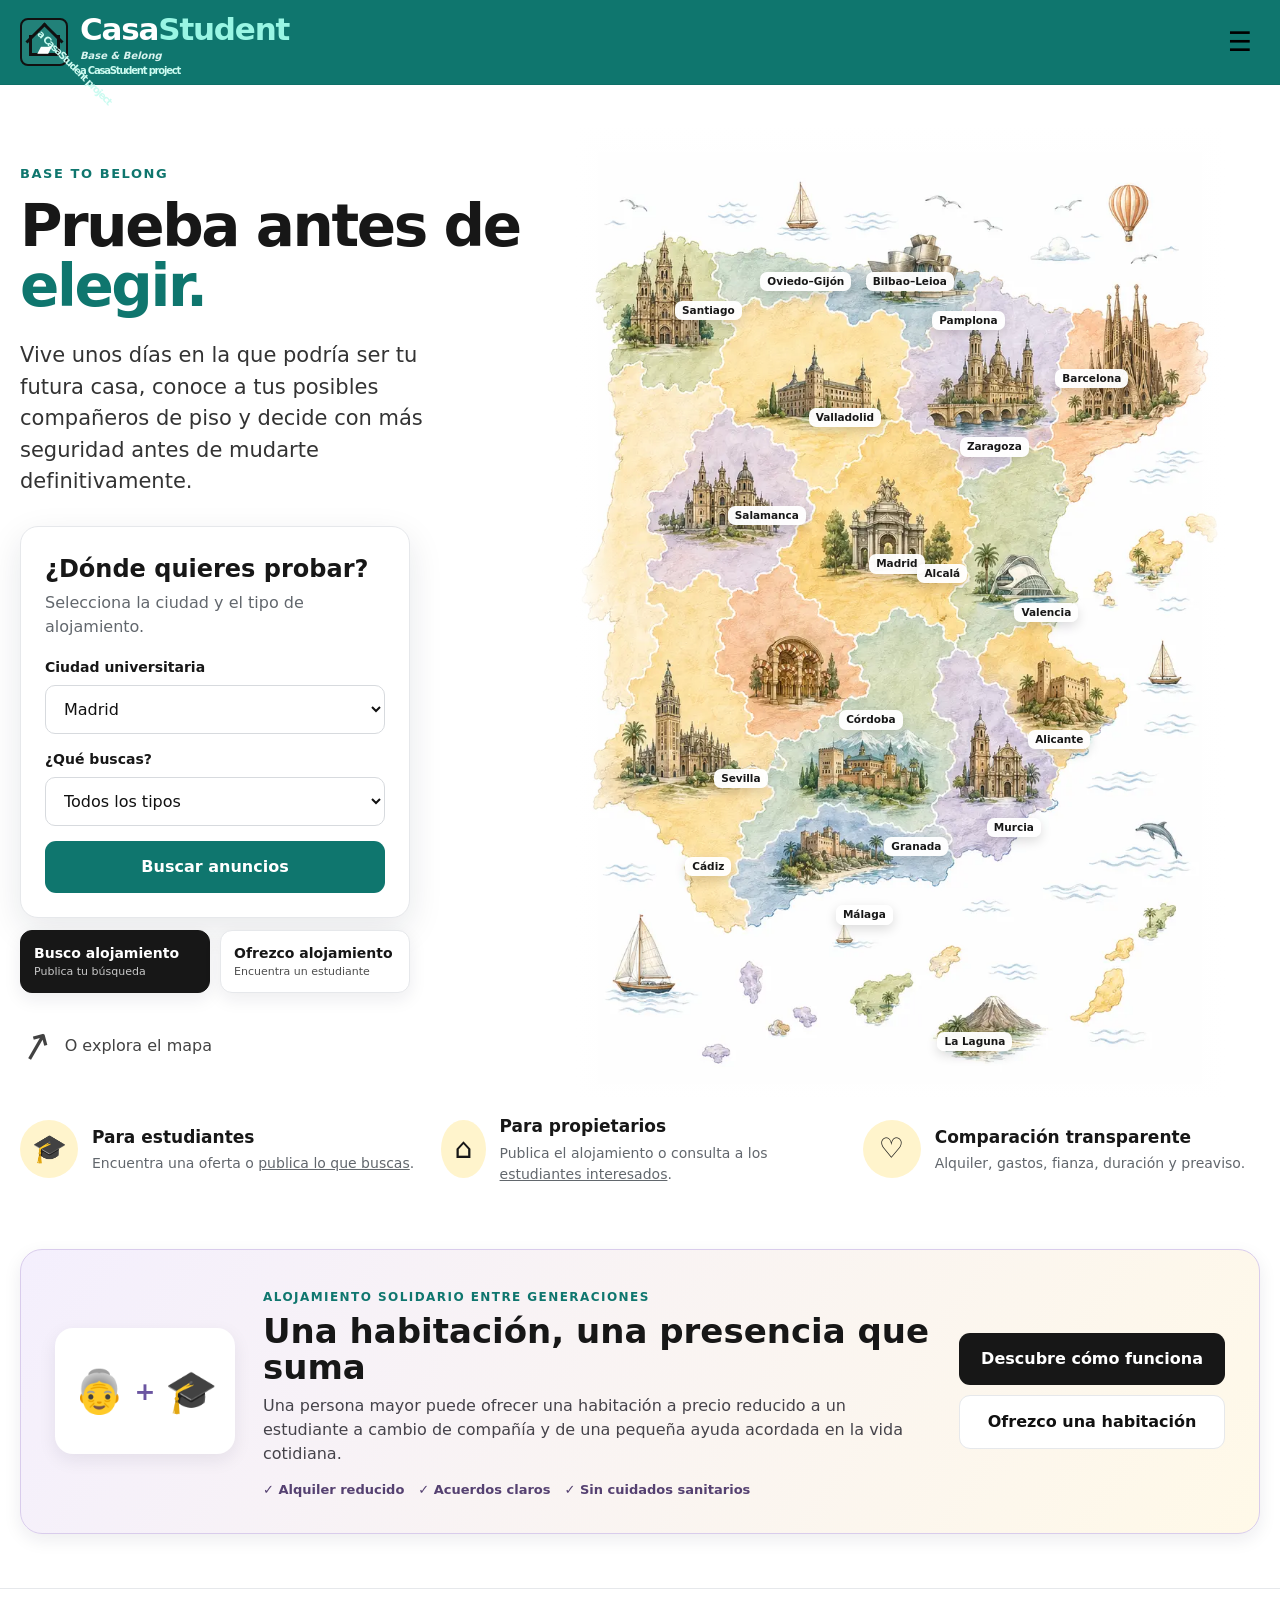
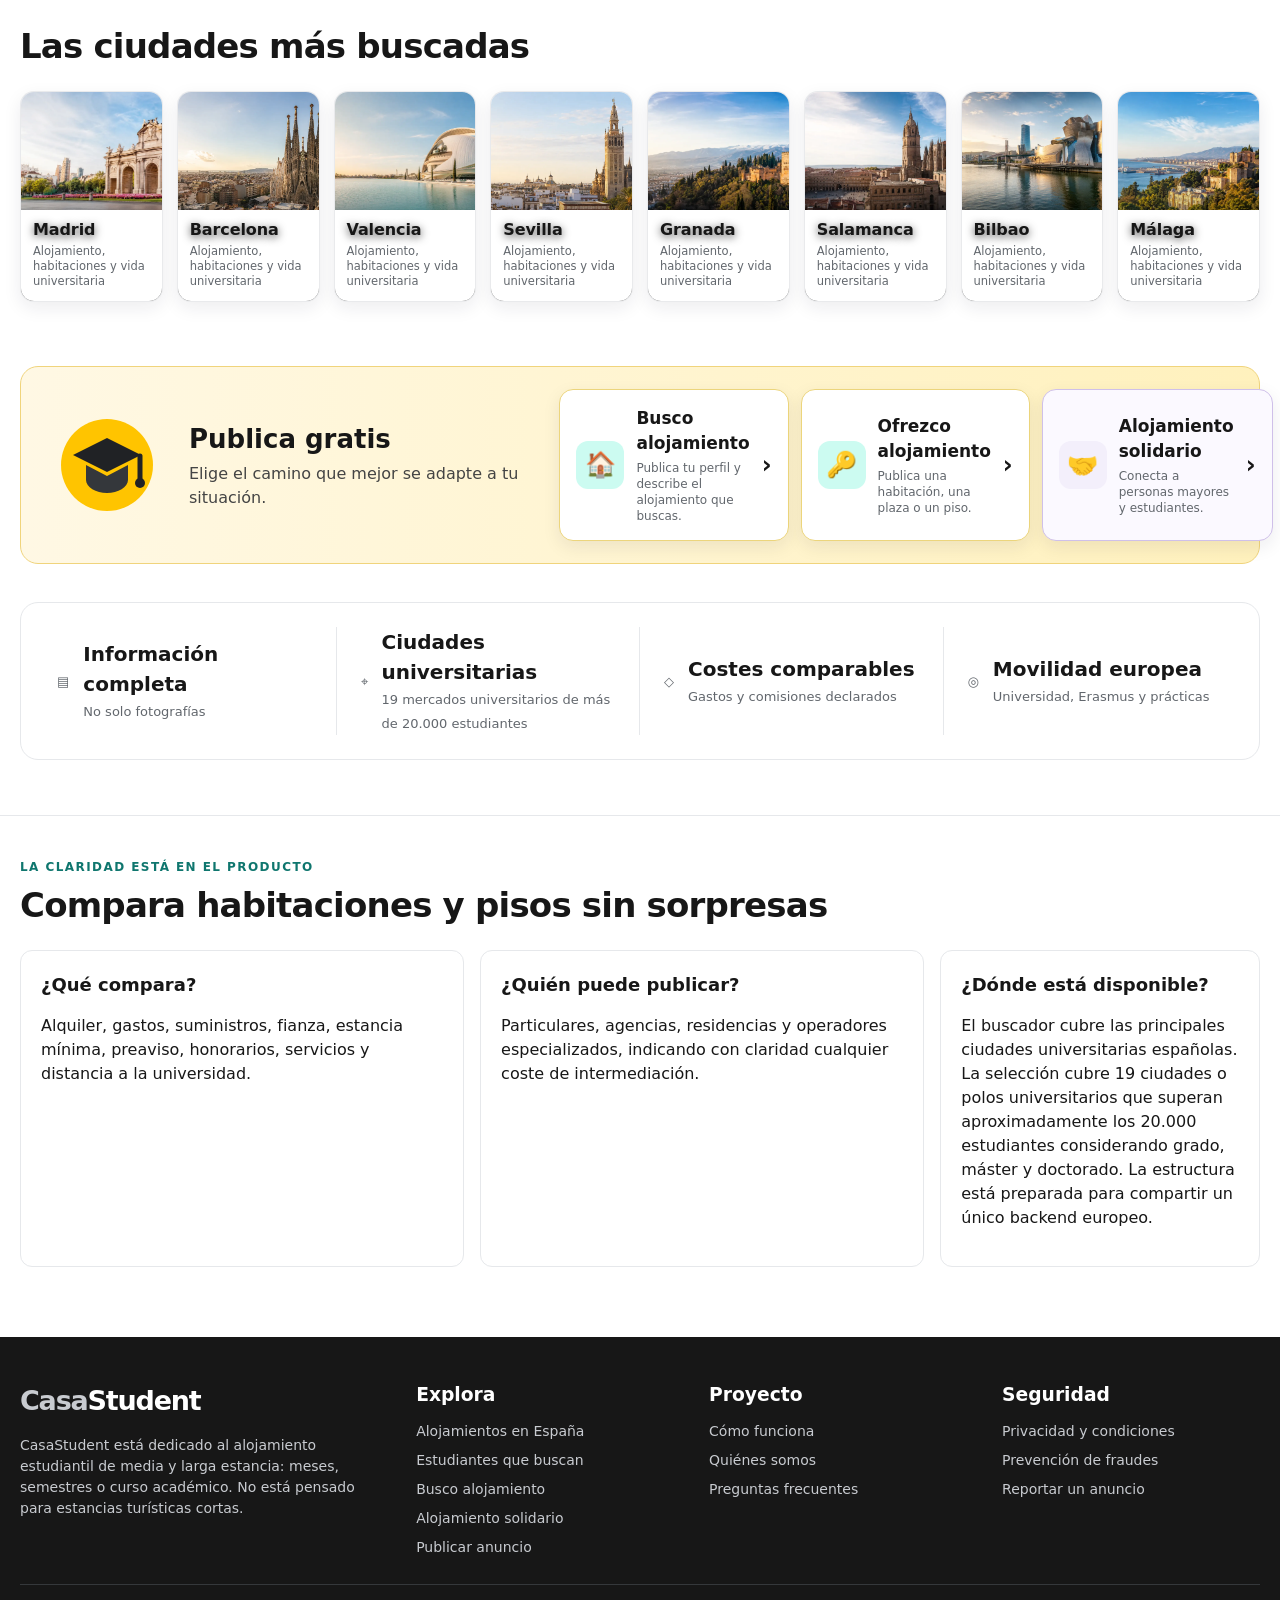
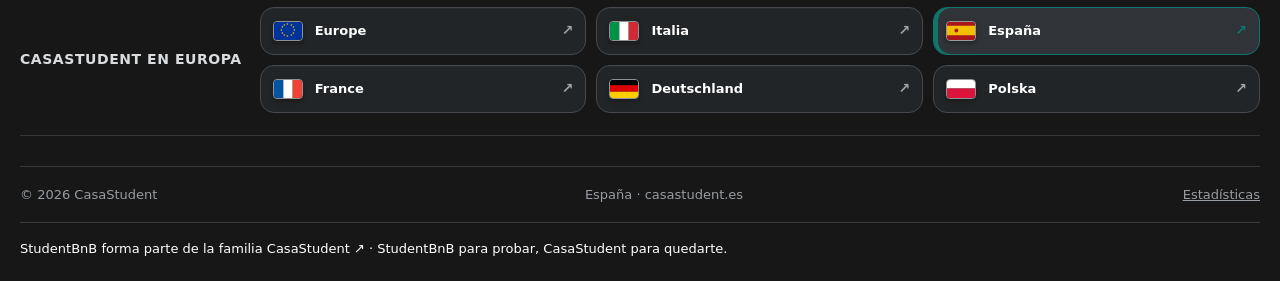
==== commit 0f2e8619: "Sync CasaStudent with StudentBnB try-before-you-move concept [skip ci]" ====
--- a/index.html
+++ b/index.html
@@ -9,7 +9,7 @@
 
 <title>StudentBnB — Encuentra alojamiento en tu ciudad universitaria</title>
 <meta name="description" content="Habitaciones y pisos para estudiantes en las principales ciudades universitarias españolas, con costes y condiciones comparables.">
-<link rel="stylesheet" href="assets/css/studentbnb-brand.css?v=1"></head>
+<link rel="stylesheet" href="assets/css/studentbnb-brand.css?v=2"></head>
 <body>
 
 <header class="site-header">
@@ -186,5 +186,5 @@
 <div id="toast" class="toast" role="status" aria-live="polite"></div>
 <script src="assets/js/config.js?v=20260828-footer-links"></script><script src="assets/js/data.js"></script>
 <script src="assets/js/app.js?v=20260828-footer-links"></script>
-<script src="assets/js/studentbnb-brand.js?v=1"></script></body>
+<script src="assets/js/studentbnb-brand.js?v=2"></script></body>
 </html>
--- a/assets/css/studentbnb-brand.css
+++ b/assets/css/studentbnb-brand.css
@@ -1 +1 @@
-:root{--yellow:#0F766E;--yellow-dark:#115E59;--yellow-soft:#CCFBF1}.site-header{background:#0F766E;color:#fff}.site-header .brand,.site-header .main-nav a,.site-header .account-link{color:#fff}.site-header .brand strong{color:#99F6E4;text-shadow:none}.site-header .brand small{color:#D8F3EF}.site-header .brand>span::after{content:'a CasaStudent project';display:block;font-size:10px;font-weight:650;letter-spacing:.035em;color:#CCFBF1;margin-top:1px}.breadcrumb{background:#0F766E;color:#fff}.btn-yellow{background:#0F766E;color:#fff}.hero-copy h1 span,.kicker{color:#0F766E}.notice{background:#E9FBF7;border-color:#A7E9DF}.icon-circle{background:#DDF8F3}.casastudent-family{margin-top:18px;padding-top:16px;border-top:1px solid rgba(255,255,255,.16);font-size:13px}.casastudent-family a{font-weight:800;text-decoration:underline;text-underline-offset:3px}
+:root{--yellow:#0F766E;--yellow-dark:#115E59;--yellow-soft:#CCFBF1}.site-header{background:#0F766E;color:#fff}.site-header .brand,.site-header .main-nav a,.site-header .account-link{color:#fff}.site-header .brand strong{color:#99F6E4;text-shadow:none}.site-header .brand small{color:#D8F3EF}.site-header .brand>span::after{content:'a CasaStudent project';display:block;font-size:10px;font-weight:650;color:#CCFBF1}.breadcrumb{background:#0F766E;color:#fff}.btn-yellow{background:#0F766E;color:#fff}.hero-copy h1 span,.kicker{color:#0F766E}.studentbnb-tagline{display:inline-block;margin-bottom:12px;font-size:13px;font-weight:900;letter-spacing:.12em;text-transform:uppercase;color:#0F766E}.studentbnb-concept{max-width:520px}.casastudent-family{margin-top:18px;padding-top:16px;border-top:1px solid rgba(255,255,255,.16);font-size:13px}
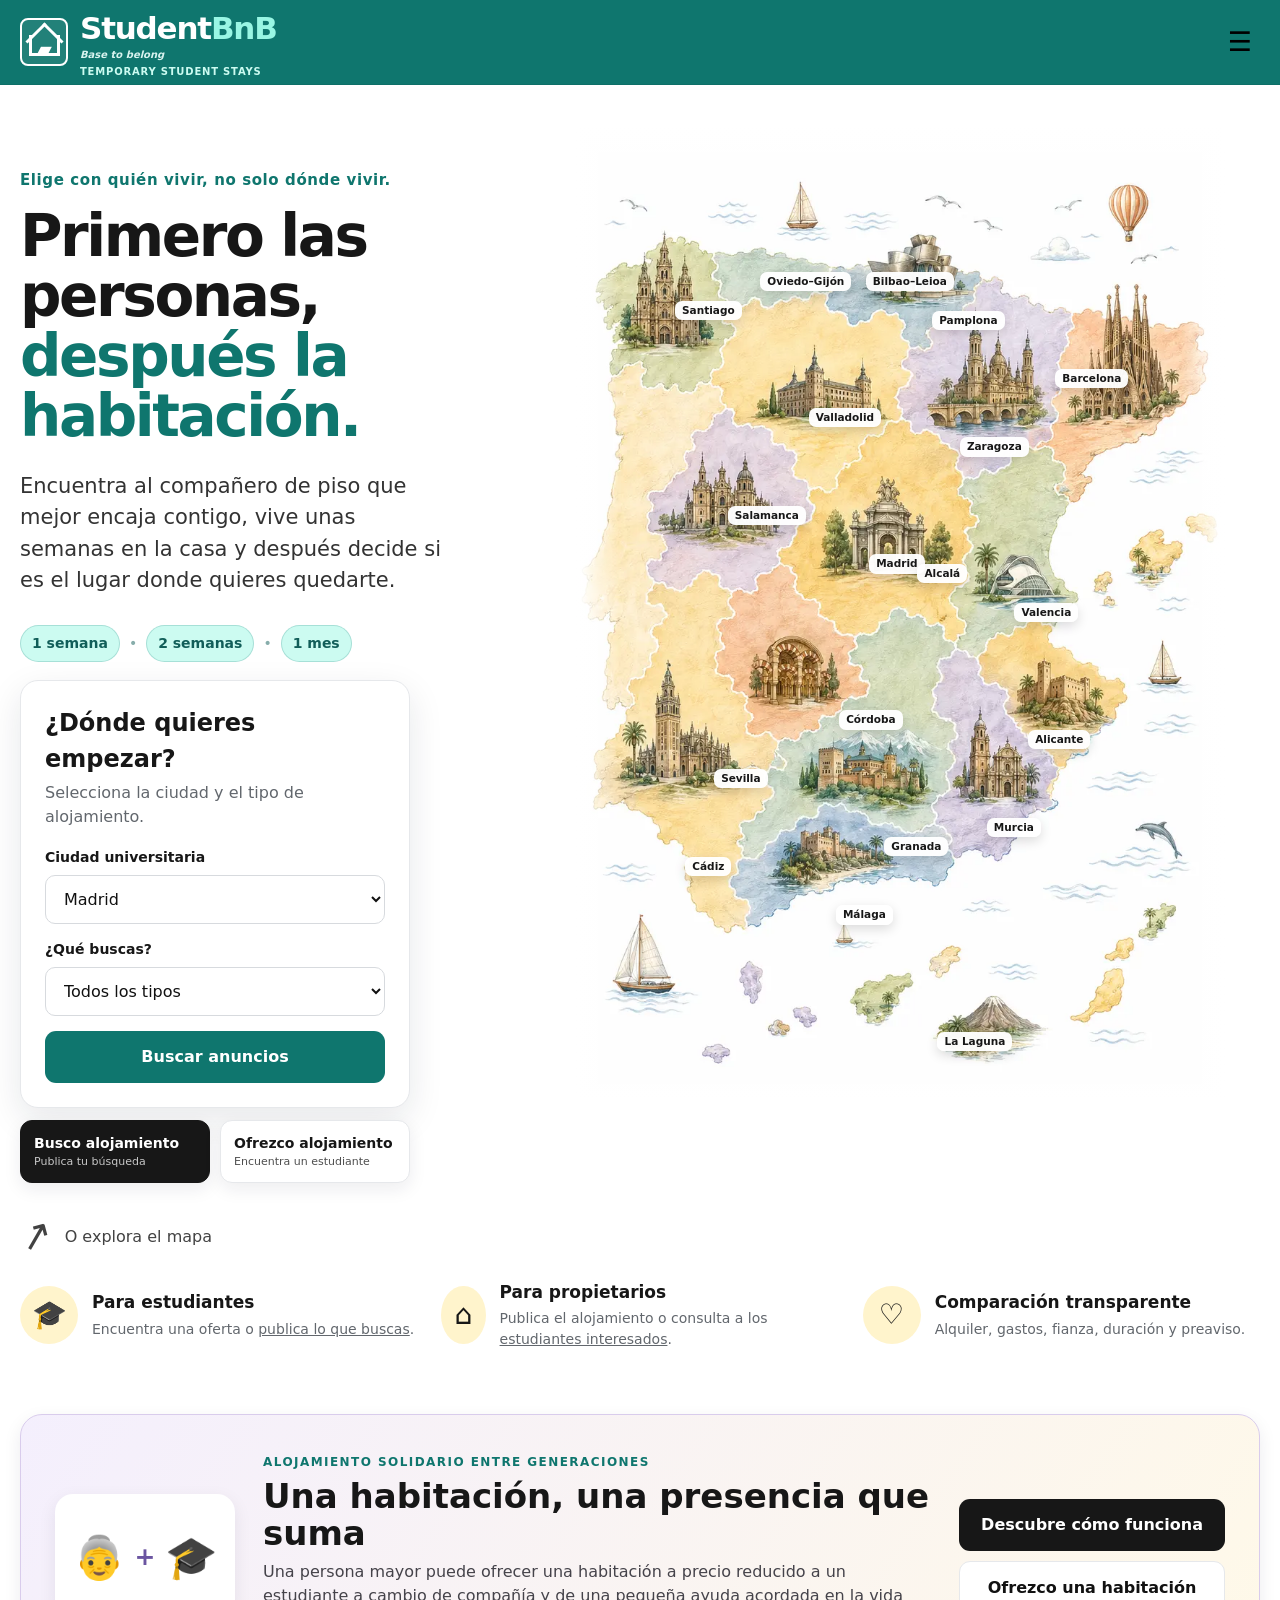
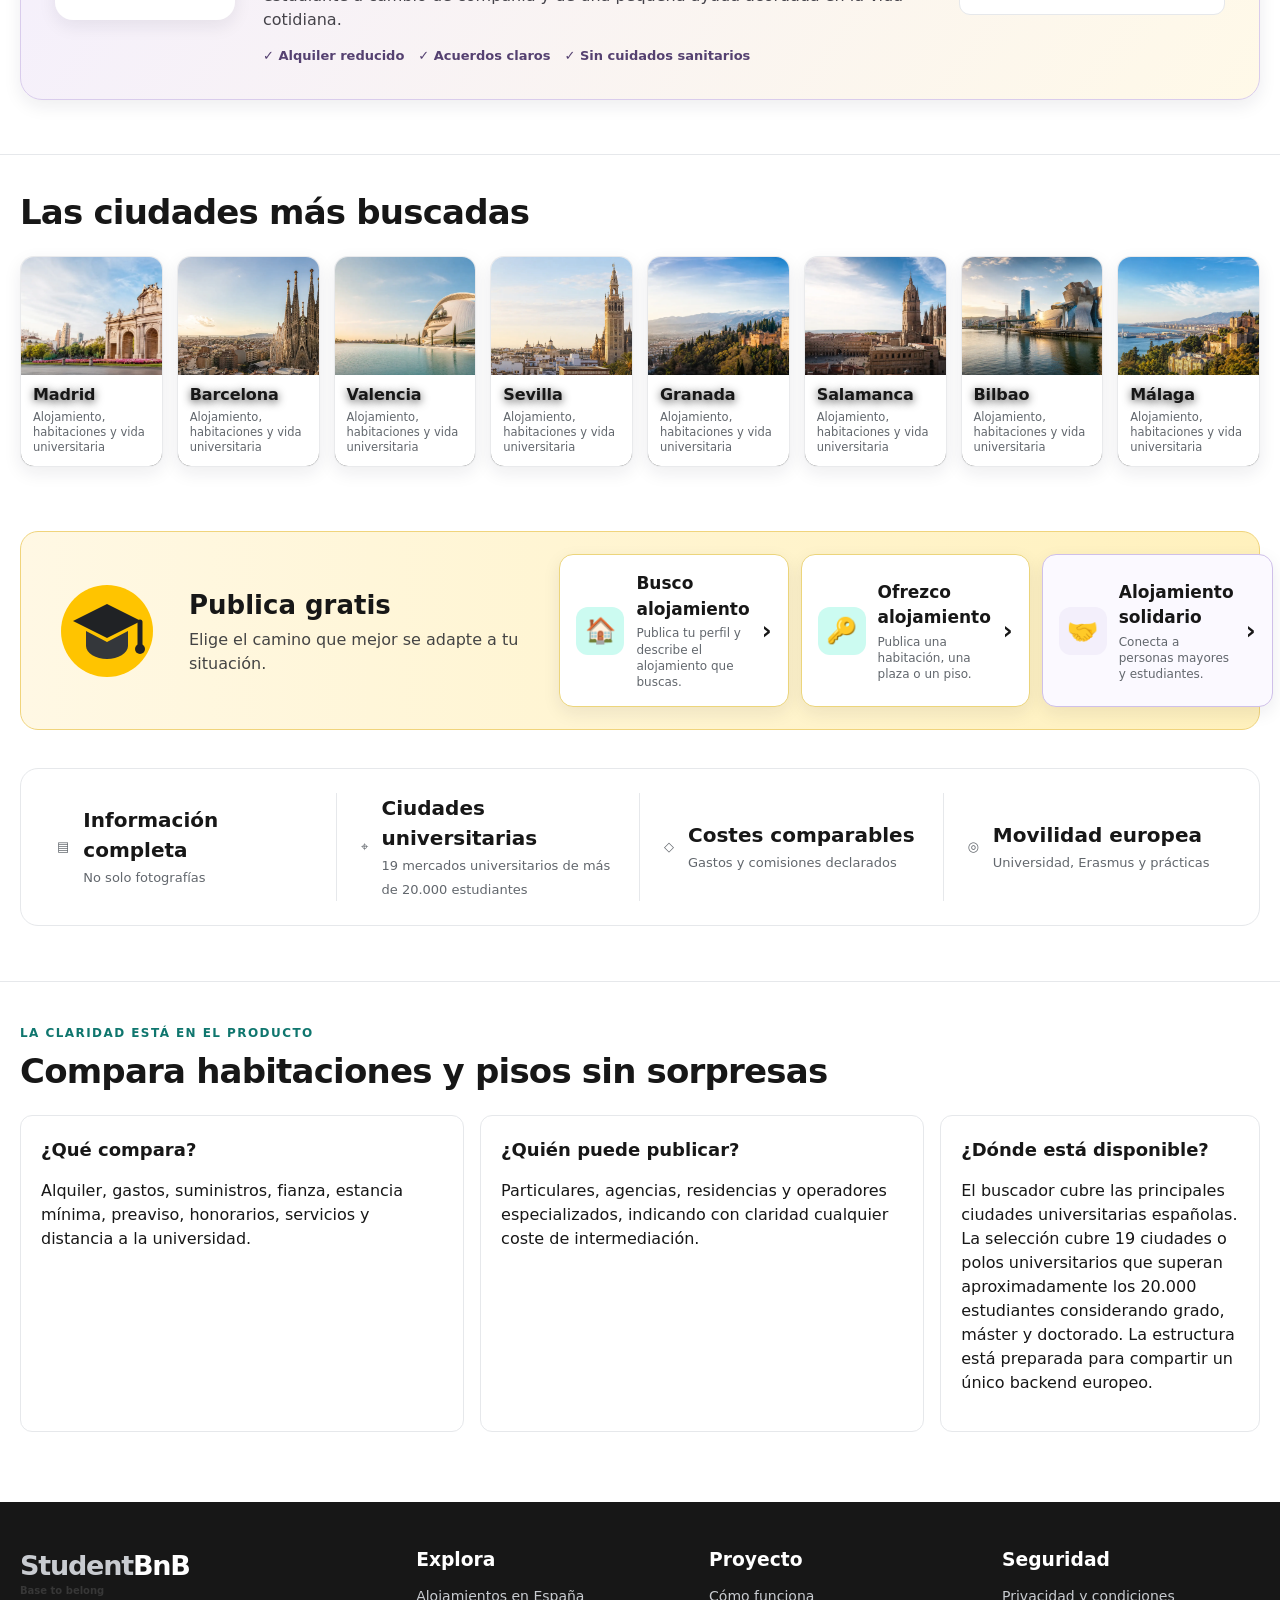
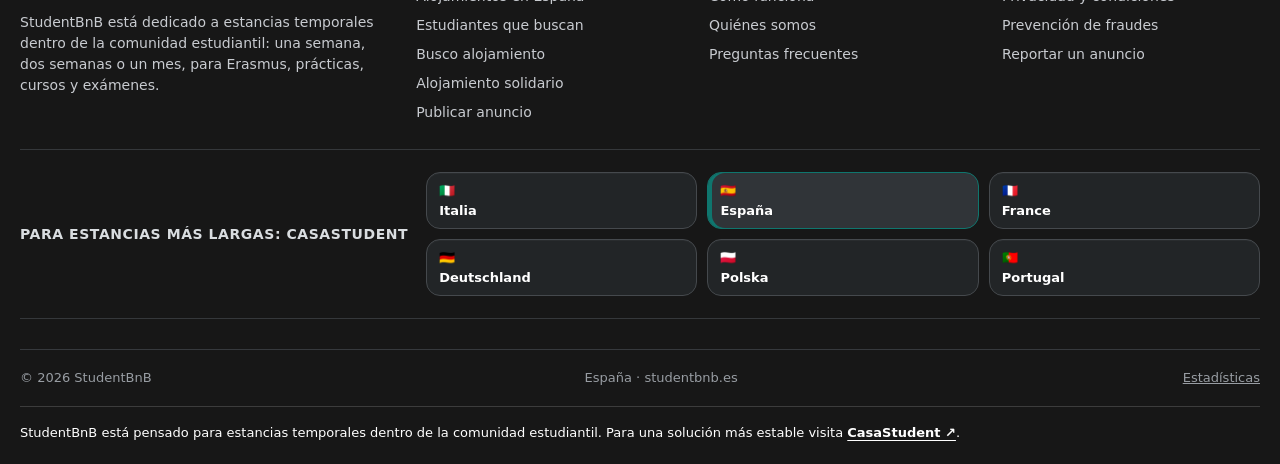
==== commit 3da4f92e: "Complete and align all StudentBnB country portals" ====
--- a/index.html
+++ b/index.html
@@ -9,12 +9,12 @@
 
 <title>StudentBnB — Encuentra alojamiento en tu ciudad universitaria</title>
 <meta name="description" content="Habitaciones y pisos para estudiantes en las principales ciudades universitarias españolas, con costes y condiciones comparables.">
-<link rel="stylesheet" href="assets/css/studentbnb-brand.css?v=2"></head>
+<link rel="stylesheet" href="assets/css/studentbnb-brand.css?v=5"></head>
 <body>
 
 <header class="site-header">
   <div class="container header-inner">
-    <a class="brand" href="index.html" aria-label="CasaStudent home">
+    <a class="brand" href="index.html" aria-label="StudentBnB home">
       <span class="brand-icon" aria-hidden="true"><span class="brand-cap">▰</span></span>
       <span>Student<strong>BnB</strong><small>Encuentra tu habitación. Vive tu ciudad.</small></span>
     </a>
@@ -166,10 +166,10 @@
       </div>
       <div><h3>Explora</h3><div class="footer-links"><a href="ciudad.html">Alojamientos en España</a><a href="estudiantes.html">Estudiantes que buscan</a><a href="busco.html">Busco alojamiento</a><a href="casa-solidaria.html">Alojamiento solidario</a><a href="publicar.html">Publicar anuncio</a></div></div>
       <div><h3>Proyecto</h3><div class="footer-links"><a href="index.html#como-funciona">Cómo funciona</a><a href="index.html#quienes-somos">Quiénes somos</a><a href="index.html#faq">Preguntas frecuentes</a></div></div>
-      <div><h3>Seguridad</h3><div class="footer-links"><a href="privacidad.html">Privacidad y condiciones</a><a href="privacidad.html#seguridad">Prevención de fraudes</a><a href="mailto:reportes@casastudent.es">Reportar un anuncio</a></div></div>
+      <div><h3>Seguridad</h3><div class="footer-links"><a href="privacidad.html">Privacidad y condiciones</a><a href="privacidad.html#seguridad">Prevención de fraudes</a><a href="mailto:reportes@studentbnb.es">Reportar un anuncio</a></div></div>
     </div>
-    <div class="footer-international"><strong>CasaStudent en Europa</strong><div class="footer-country-links" data-network><a href="https://casastudent.it/" target="_blank" rel="noopener"><img class="network-flag" src="assets/img/flag-it.svg" alt="" width="30" height="20"><span>Italia</span><span class="network-open" aria-hidden="true">↗</span></a><a href="index.html" aria-current="page"><img class="network-flag" src="assets/img/flag-es.svg" alt="" width="30" height="20"><span>España</span><span class="network-open" aria-hidden="true">↗</span></a><a href="https://casastudent.fr/" target="_blank" rel="noopener"><img class="network-flag" src="assets/img/flag-fr.svg" alt="" width="30" height="20"><span>France</span><span class="network-open" aria-hidden="true">↗</span></a><a href="https://casastudent.de/" target="_blank" rel="noopener"><img class="network-flag" src="assets/img/flag-de.svg" alt="" width="30" height="20"><span>Deutschland</span><span class="network-open" aria-hidden="true">↗</span></a><a href="https://casastudent.pl/" target="_blank" rel="noopener"><img class="network-flag" src="assets/img/flag-pl.svg" alt="" width="30" height="20"><span>Polska</span><span class="network-open" aria-hidden="true">↗</span></a></div></div>
-    <div class="footer-bottom"><span>© 2026 CasaStudent</span><span>España · casastudent.es</span></div>
+    <div class="footer-international"><strong>CasaStudent en Europa</strong><div class="footer-country-links" data-network><a href="https://studentbnb.it/" target="_blank" rel="noopener"><img class="network-flag" src="assets/img/flag-it.svg" alt="" width="30" height="20"><span>Italia</span><span class="network-open" aria-hidden="true">↗</span></a><a href="index.html" aria-current="page"><img class="network-flag" src="assets/img/flag-es.svg" alt="" width="30" height="20"><span>España</span><span class="network-open" aria-hidden="true">↗</span></a><a href="https://studentbnb.fr/" target="_blank" rel="noopener"><img class="network-flag" src="assets/img/flag-fr.svg" alt="" width="30" height="20"><span>France</span><span class="network-open" aria-hidden="true">↗</span></a><a href="https://student-bnb.de/" target="_blank" rel="noopener"><img class="network-flag" src="assets/img/flag-de.svg" alt="" width="30" height="20"><span>Deutschland</span><span class="network-open" aria-hidden="true">↗</span></a><a href="https://studentbnb.pl/" target="_blank" rel="noopener"><img class="network-flag" src="assets/img/flag-pl.svg" alt="" width="30" height="20"><span>Polska</span><span class="network-open" aria-hidden="true">↗</span></a></div></div>
+    <div class="footer-bottom"><span>© 2026 CasaStudent</span><span>España · studentbnb.es</span></div>
   </div>
 </footer>
 <div class="modal-backdrop" id="login-modal" role="dialog" aria-modal="true" aria-labelledby="login-title">
@@ -186,5 +186,5 @@
 <div id="toast" class="toast" role="status" aria-live="polite"></div>
 <script src="assets/js/config.js?v=20260828-footer-links"></script><script src="assets/js/data.js"></script>
 <script src="assets/js/app.js?v=20260828-footer-links"></script>
-<script src="assets/js/studentbnb-brand.js?v=2"></script></body>
+<script src="assets/js/studentbnb-brand.js?v=5"></script></body>
 </html>
--- a/assets/css/studentbnb-brand.css
+++ b/assets/css/studentbnb-brand.css
@@ -1 +1,12 @@
-:root{--yellow:#0F766E;--yellow-dark:#115E59;--yellow-soft:#CCFBF1}.site-header{background:#0F766E;color:#fff}.site-header .brand,.site-header .main-nav a,.site-header .account-link{color:#fff}.site-header .brand strong{color:#99F6E4;text-shadow:none}.site-header .brand small{color:#D8F3EF}.site-header .brand>span::after{content:'a CasaStudent project';display:block;font-size:10px;font-weight:650;color:#CCFBF1}.breadcrumb{background:#0F766E;color:#fff}.btn-yellow{background:#0F766E;color:#fff}.hero-copy h1 span,.kicker{color:#0F766E}.studentbnb-tagline{display:inline-block;margin-bottom:12px;font-size:13px;font-weight:900;letter-spacing:.12em;text-transform:uppercase;color:#0F766E}.studentbnb-concept{max-width:520px}.casastudent-family{margin-top:18px;padding-top:16px;border-top:1px solid rgba(255,255,255,.16);font-size:13px}
+:root{--yellow:#0F766E;--yellow-dark:#115E59;--yellow-soft:#CCFBF1}
+.site-header{background:#0F766E;color:#fff}
+.site-header .brand,.site-header .main-nav a,.site-header .account-link{color:#fff}
+.site-header .brand strong{color:#99F6E4;text-shadow:none}
+.site-header .brand small{color:#D8F3EF;font-style:italic}
+.site-header .brand>span:last-child::after{content:'temporary student stays';display:block;font-size:10px;font-weight:700;font-style:normal;letter-spacing:.08em;text-transform:uppercase;color:#CCFBF1;margin-top:2px}
+.site-header .brand-icon{border-color:#fff}.site-header .brand-icon::before{border-color:#fff}.site-header .brand-icon::after{content:"";position:absolute;width:24px;height:24px;border-left:3px solid #fff;border-top:3px solid #fff;transform:rotate(45deg);top:8px}
+.breadcrumb{background:#0F766E;color:#fff}.btn-yellow{background:#0F766E;color:#fff}.hero-copy h1 span,.kicker{color:#0F766E}
+.studentbnb-tagline{display:inline-block;margin:8px 0 14px;font-size:15px;font-weight:900;letter-spacing:.04em;color:#0F766E}.studentbnb-concept{max-width:560px}
+.studentbnb-duration-options{display:flex;flex-wrap:wrap;gap:9px;align-items:center;margin:14px 0 18px;font-size:14px;color:#115E59}.studentbnb-duration-options strong{background:#CCFBF1;border:1px solid rgba(15,118,110,.2);border-radius:999px;padding:7px 11px}.studentbnb-duration-options span{opacity:.5}
+.casastudent-family{margin-top:18px;padding-top:16px;border-top:1px solid rgba(255,255,255,.16);font-size:13px}.casastudent-family a{font-weight:800;text-decoration:underline;text-underline-offset:3px}
+@media(max-width:700px){.site-header .brand{font-size:28px;line-height:1.05}.site-header .brand small{font-size:11px;margin-top:3px}.site-header .brand>span:last-child::after{font-size:9px;margin-top:3px}.header-inner{height:auto;min-height:82px;padding:10px 0}.brand-icon{width:46px;height:46px;flex:0 0 46px}.studentbnb-duration-options{gap:7px;font-size:12px}.studentbnb-duration-options strong{padding:6px 9px}.city-hero-bg{opacity:1!important;background-position:center center!important}.city-hero-bg:before{display:none!important}.city-hero:after{background:linear-gradient(180deg,rgba(12,18,25,.06) 24%,rgba(12,18,25,.76) 100%)!important}}
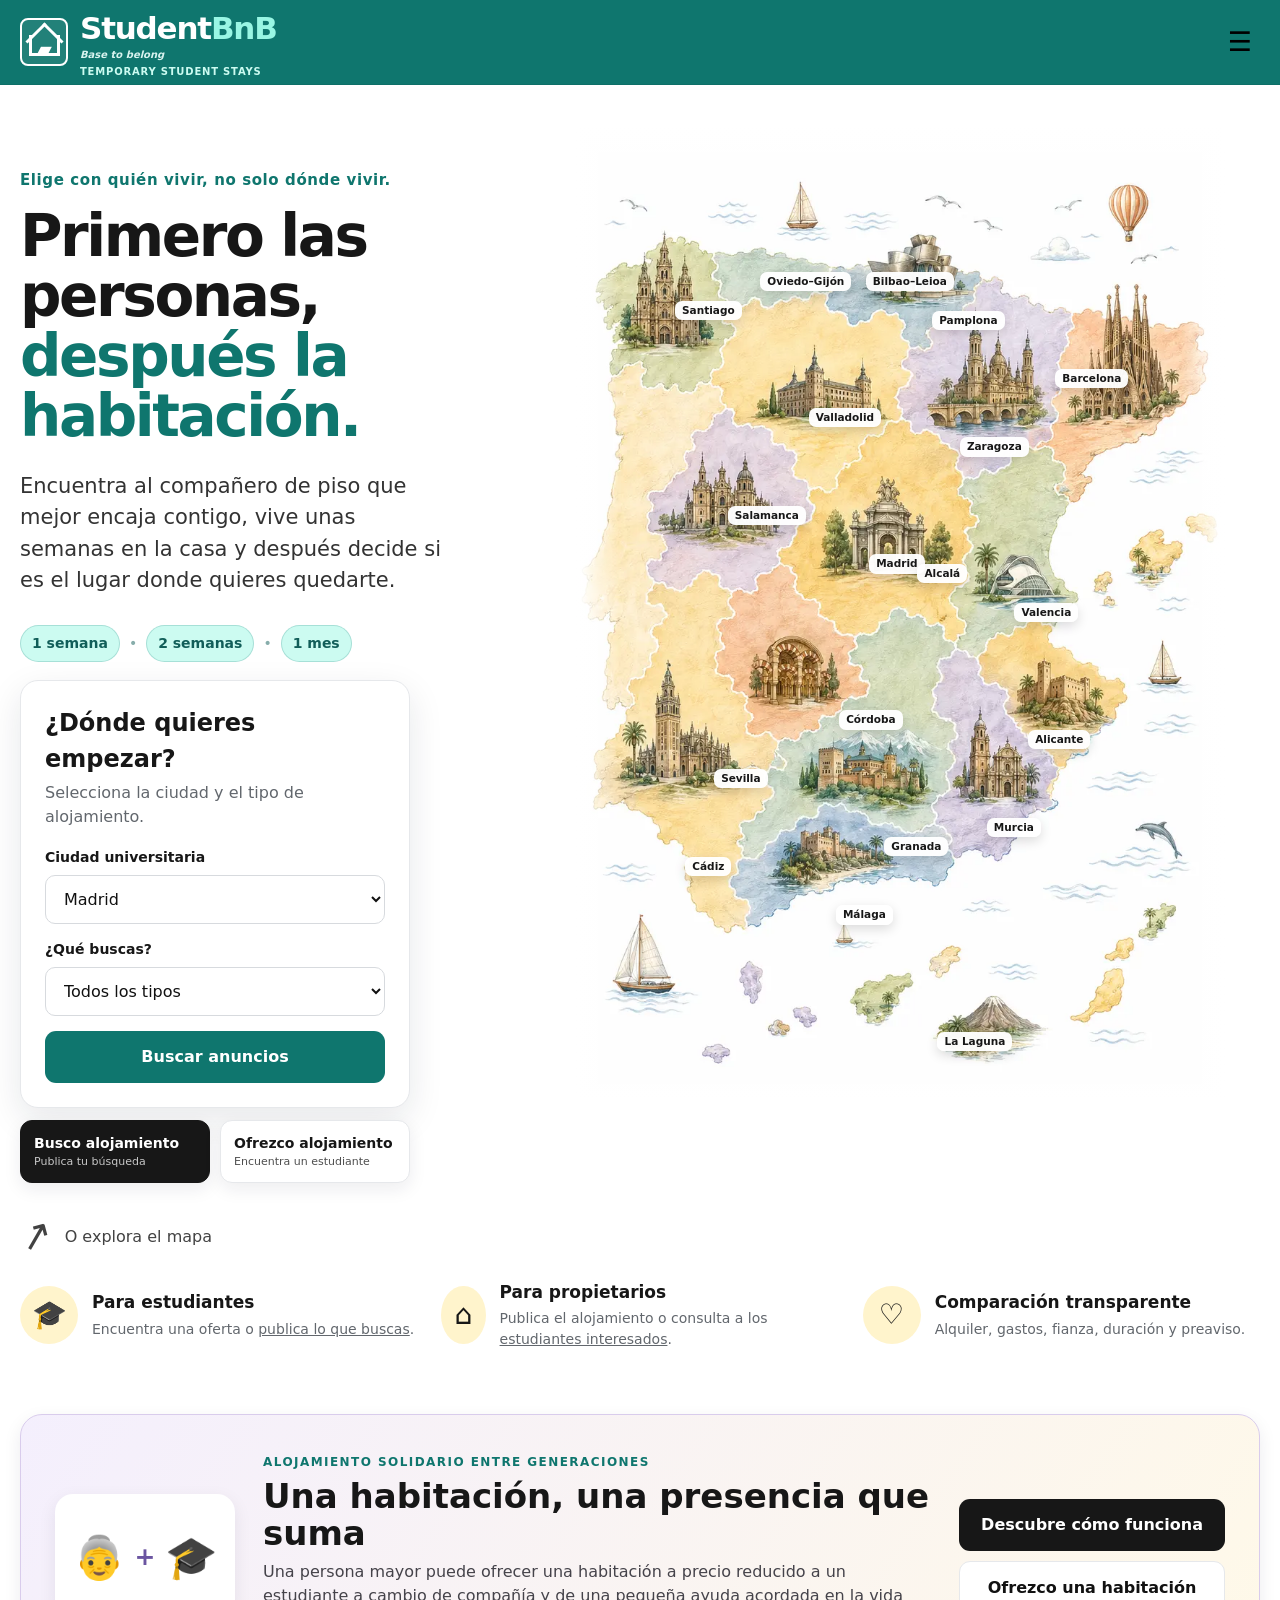
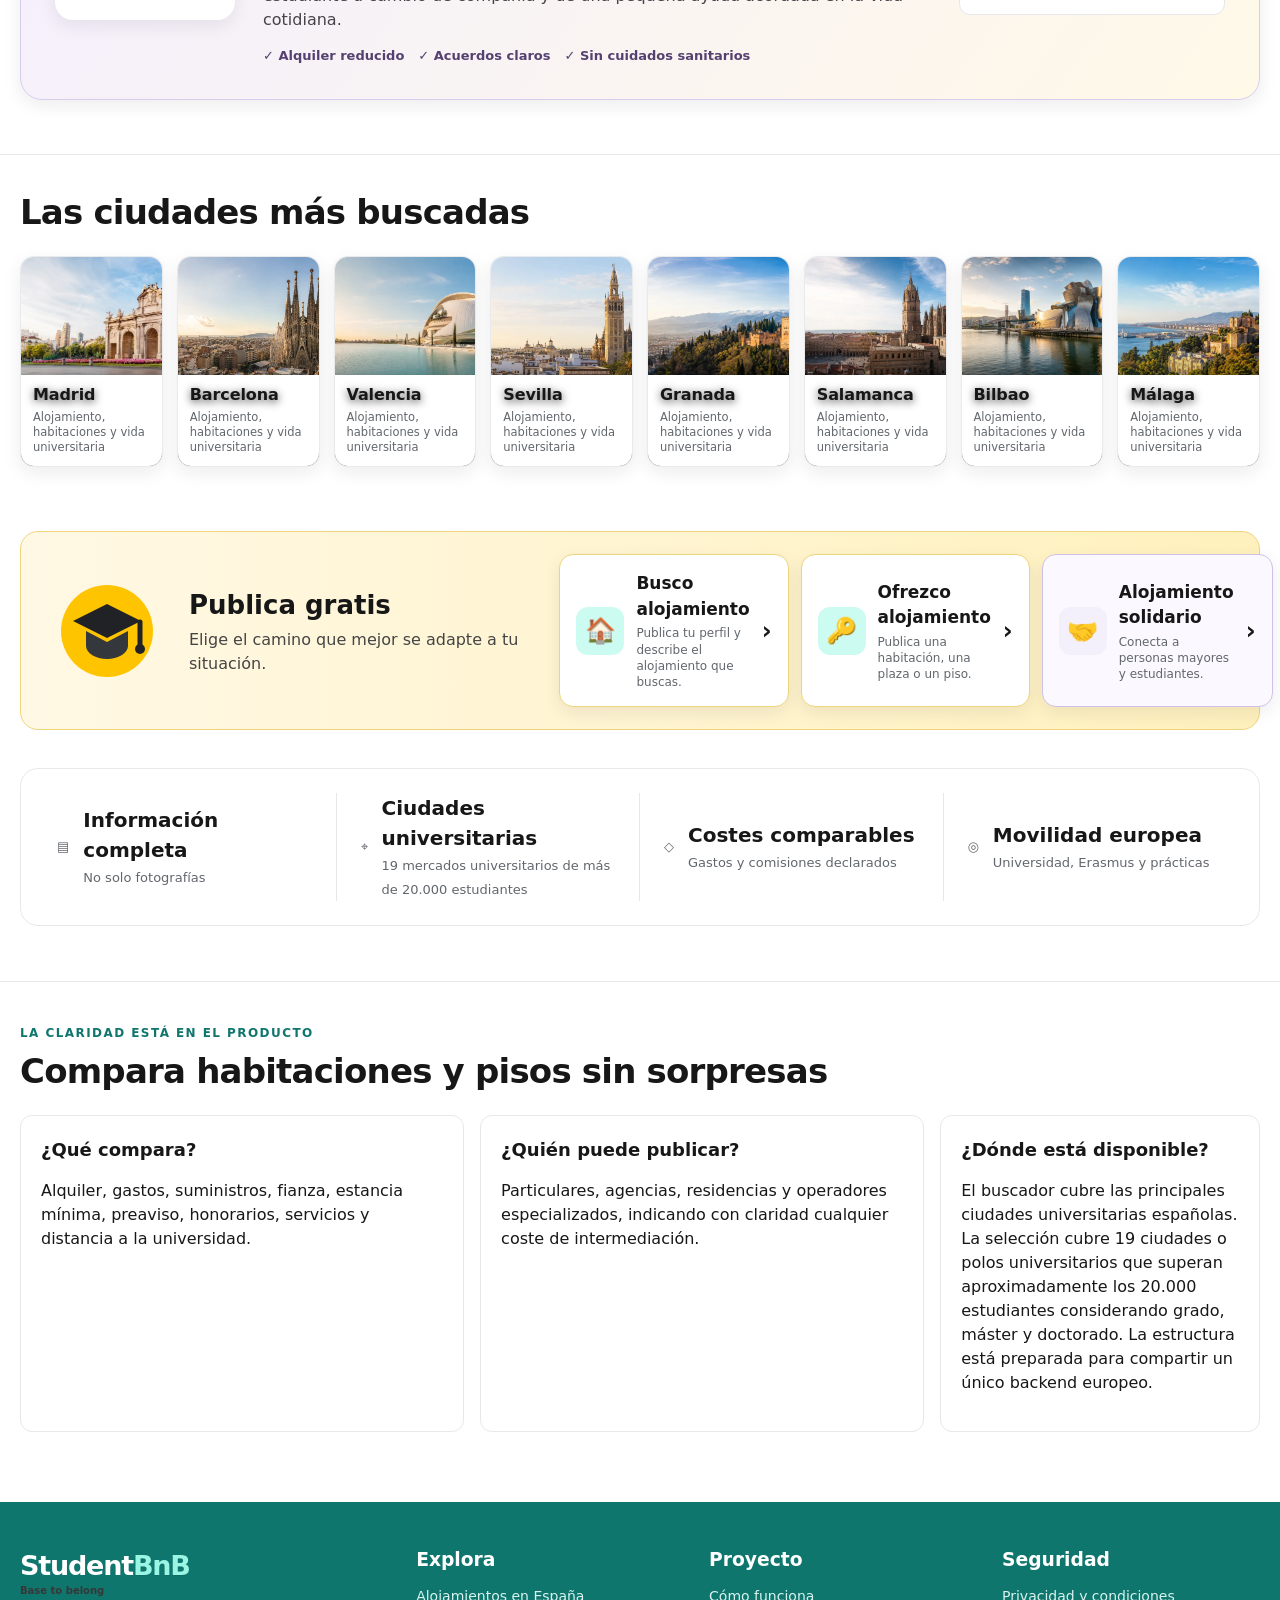
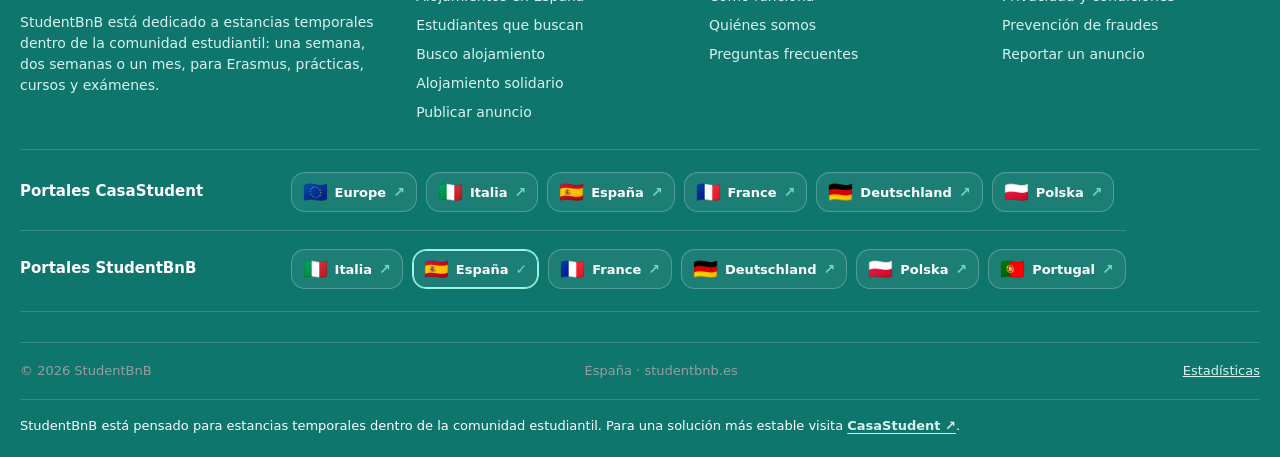
==== commit 1a8172f5: "Sync country portal while preserving StudentBnB identity [skip ci]" ====
--- a/index.html
+++ b/index.html
@@ -23,8 +23,8 @@
       <a href="index.html#como-funciona">Cómo funciona</a>
       <a href="estudiantes.html">Estudiantes que buscan</a>
       <a class="nav-social-link" href="casa-solidaria.html">Casa solidaria</a>
-      <a href="index.html#faq">FAQ</a>
-      <a href="index.html#contacto">Contacto</a>
+
+
       <a class="nav-feature-link" href="busco.html">Busco alojamiento</a>
       <a class="header-cta" href="publicar.html">Publica gratis</a>
       <a class="account-link" href="#" data-login>♙ <span data-account-label>Acceder</span></a>
--- a/assets/css/studentbnb-brand.css
+++ b/assets/css/studentbnb-brand.css
@@ -9,4 +9,5 @@
 .studentbnb-tagline{display:inline-block;margin:8px 0 14px;font-size:15px;font-weight:900;letter-spacing:.04em;color:#0F766E}.studentbnb-concept{max-width:560px}
 .studentbnb-duration-options{display:flex;flex-wrap:wrap;gap:9px;align-items:center;margin:14px 0 18px;font-size:14px;color:#115E59}.studentbnb-duration-options strong{background:#CCFBF1;border:1px solid rgba(15,118,110,.2);border-radius:999px;padding:7px 11px}.studentbnb-duration-options span{opacity:.5}
 .casastudent-family{margin-top:18px;padding-top:16px;border-top:1px solid rgba(255,255,255,.16);font-size:13px}.casastudent-family a{font-weight:800;text-decoration:underline;text-underline-offset:3px}
+.site-footer{background:#0F766E!important;color:#fff!important;border-top-color:rgba(255,255,255,.18)!important}.site-footer .brand,.site-footer h2,.site-footer h3,.site-footer strong{color:#fff!important}.site-footer .brand strong{color:#99F6E4!important}.site-footer p,.site-footer a,.site-footer .footer-links a{color:#D8F3EF!important}.site-footer .footer-grid,.site-footer .footer-international,.site-footer .footer-bottom{border-color:rgba(255,255,255,.16)!important}.site-footer .footer-country-links a{background:rgba(255,255,255,.06)!important;border-color:rgba(255,255,255,.24)!important;color:#fff!important}.site-footer .footer-country-links a:hover,.site-footer .footer-country-links a[aria-current="page"]{border-color:#99F6E4!important;box-shadow:0 0 0 1px #99F6E4 inset}.site-footer .network-open{color:#99F6E4!important}
 @media(max-width:700px){.site-header .brand{font-size:28px;line-height:1.05}.site-header .brand small{font-size:11px;margin-top:3px}.site-header .brand>span:last-child::after{font-size:9px;margin-top:3px}.header-inner{height:auto;min-height:82px;padding:10px 0}.brand-icon{width:46px;height:46px;flex:0 0 46px}.studentbnb-duration-options{gap:7px;font-size:12px}.studentbnb-duration-options strong{padding:6px 9px}.city-hero-bg{opacity:1!important;background-position:center center!important}.city-hero-bg:before{display:none!important}.city-hero:after{background:linear-gradient(180deg,rgba(12,18,25,.06) 24%,rgba(12,18,25,.76) 100%)!important}}
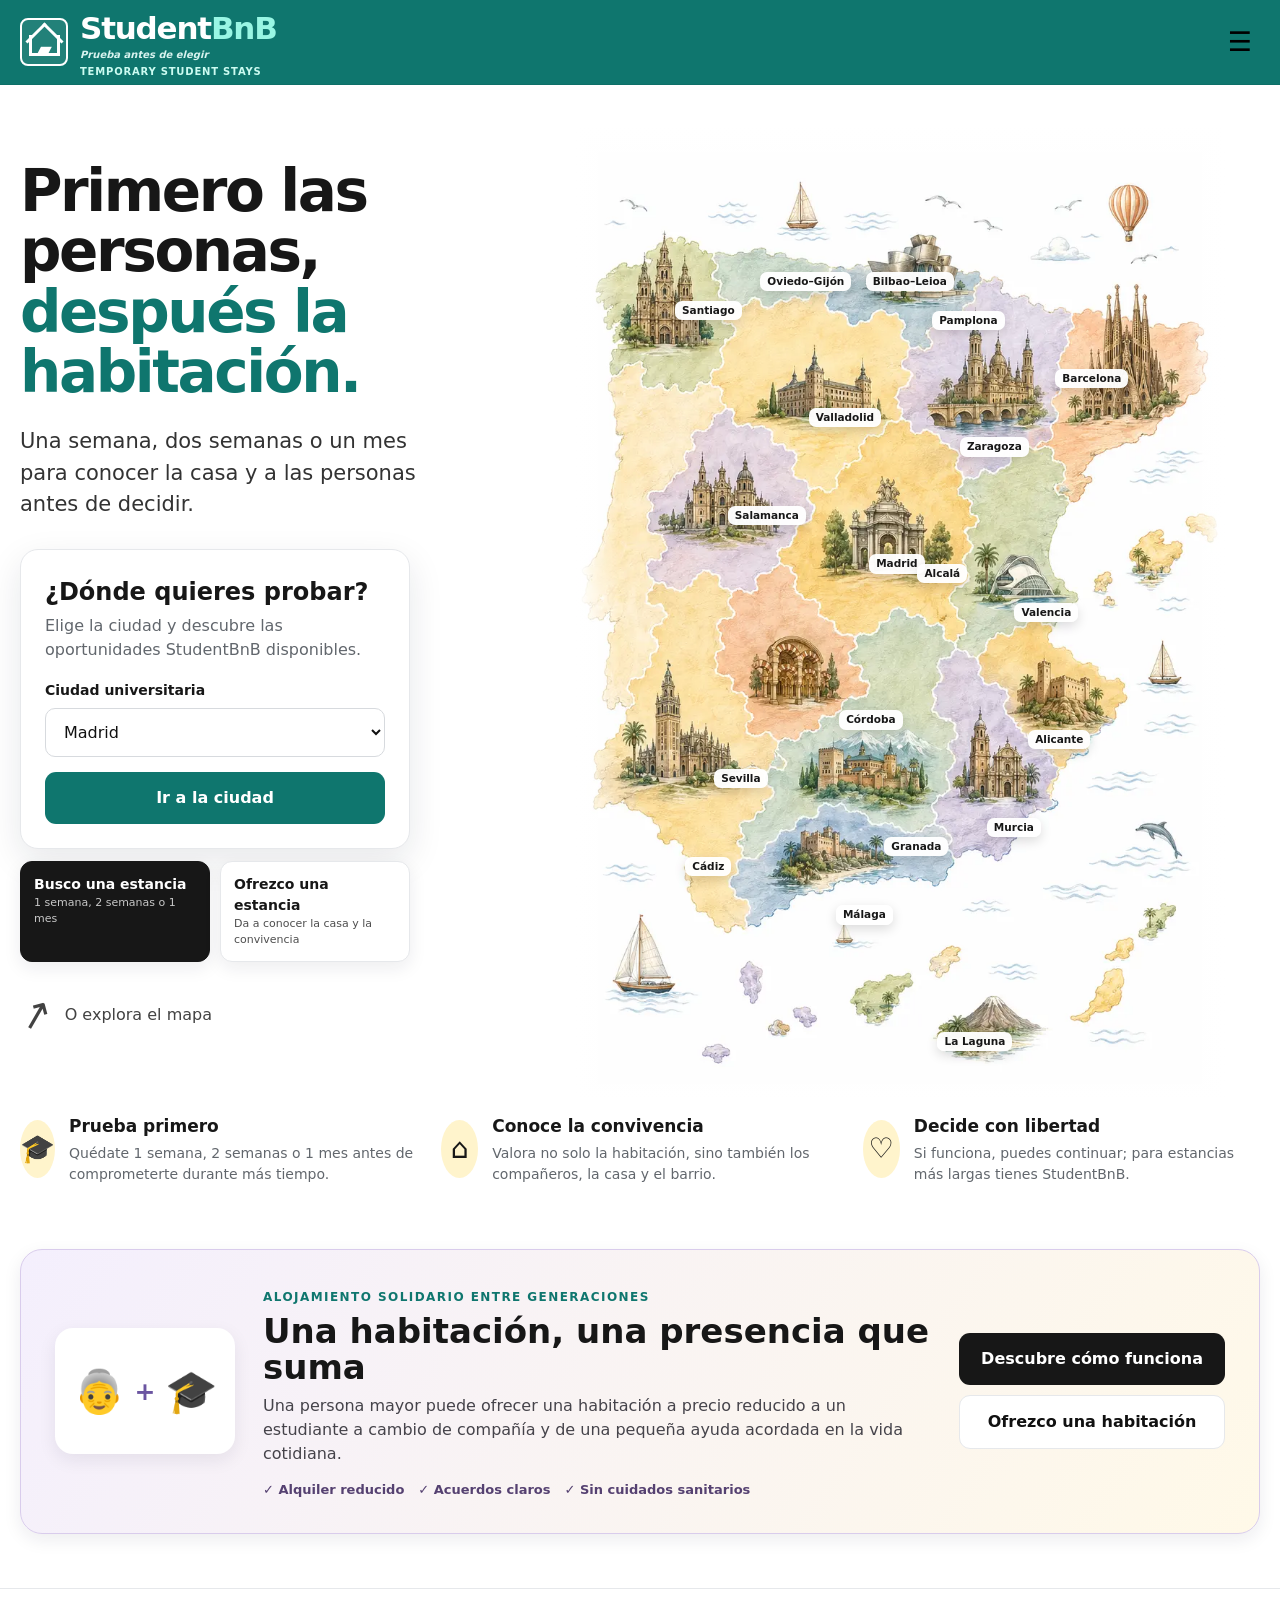
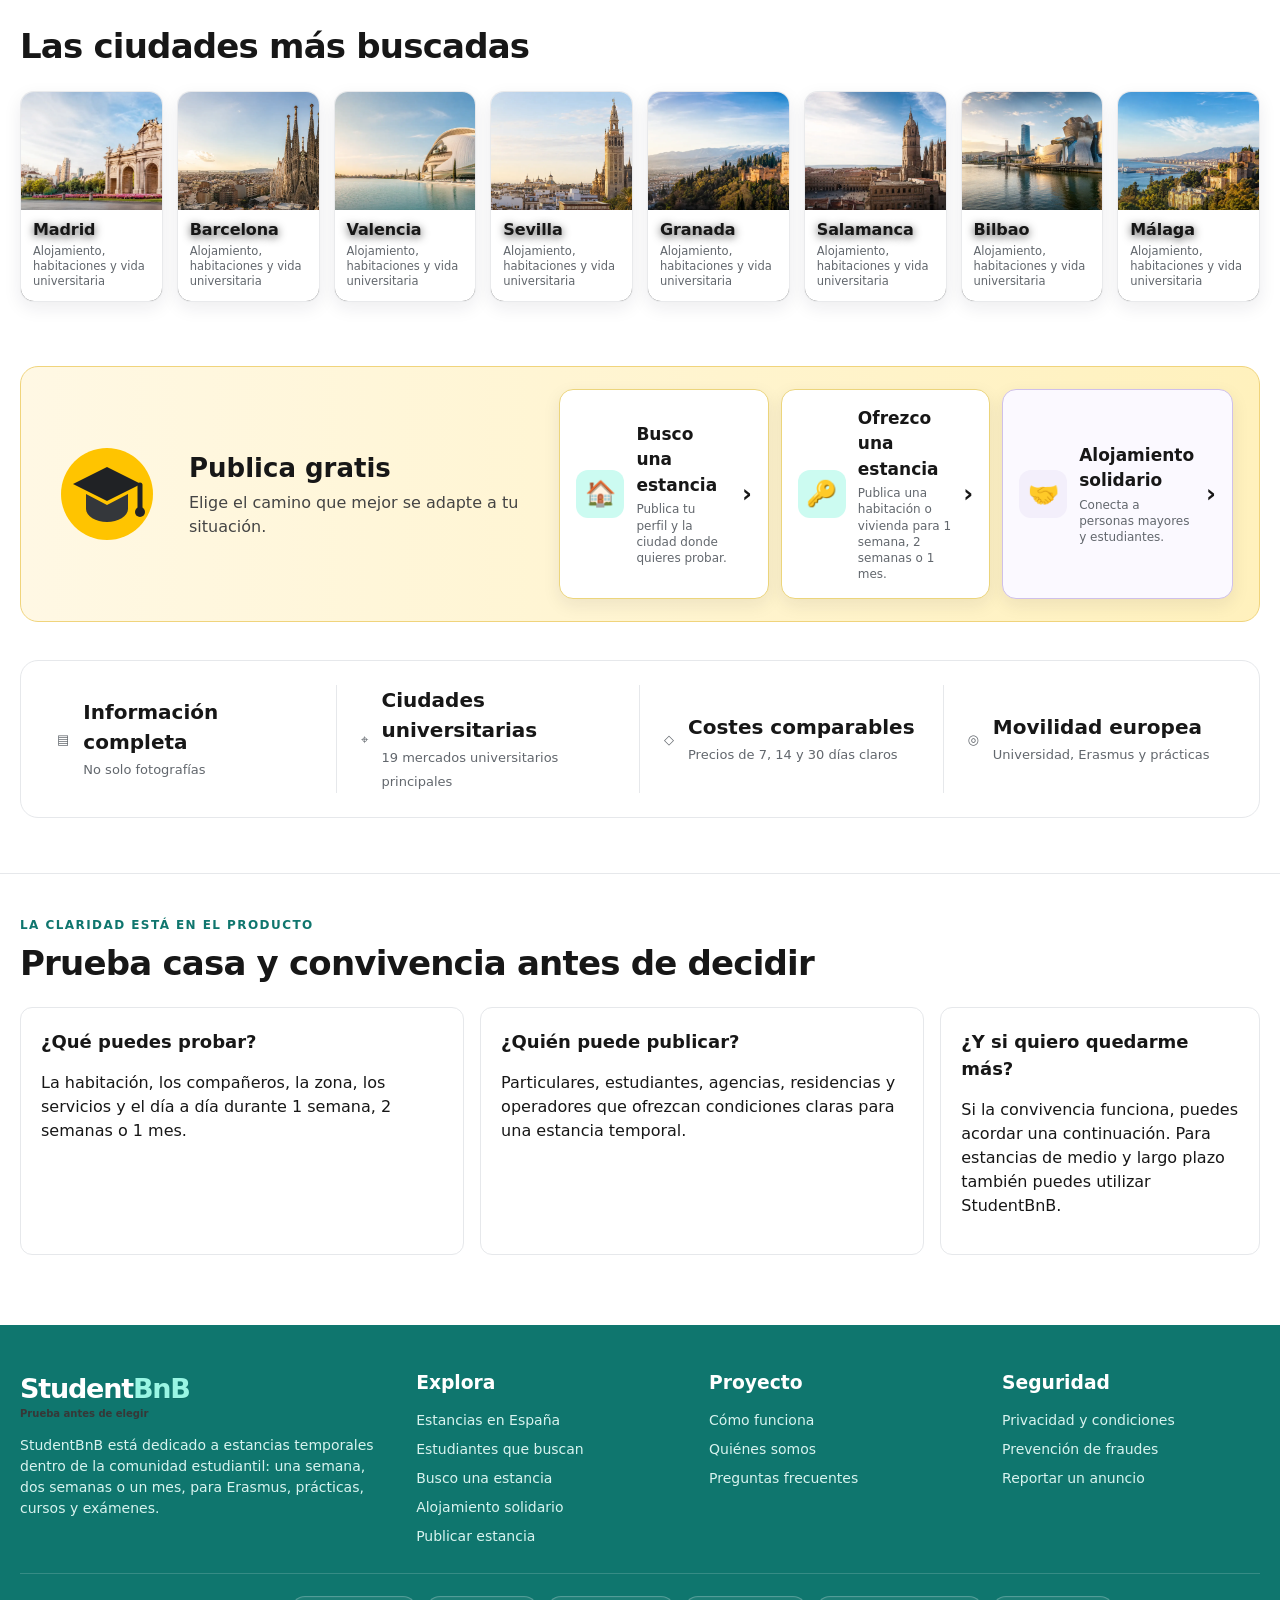
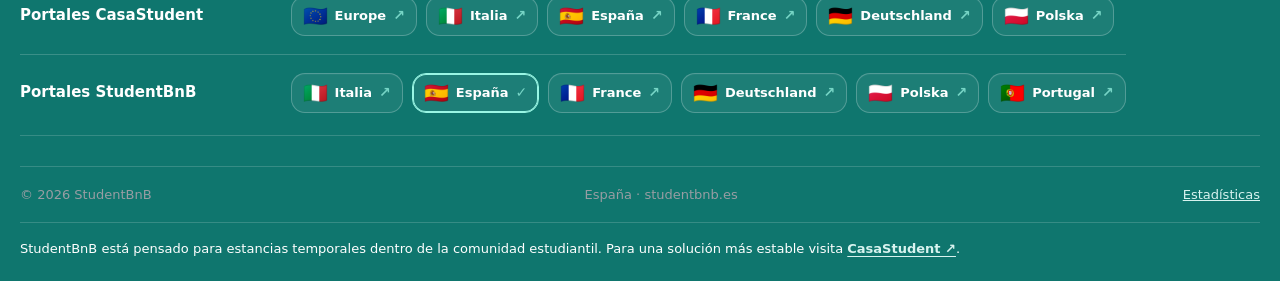
==== commit 595337e2: "Align static Spain homepage with StudentBnB short-stay positioning" ====
--- a/index.html
+++ b/index.html
@@ -7,8 +7,9 @@
 <meta name="theme-color" content="#0F766E">
 <link rel="stylesheet" href="assets/css/style.css?v=20260824-map-soft-fade">
 
-<title>StudentBnB — Encuentra alojamiento en tu ciudad universitaria</title>
-<meta name="description" content="Habitaciones y pisos para estudiantes en las principales ciudades universitarias españolas, con costes y condiciones comparables.">
+<title>StudentBnB — Prueba casa y compañeros antes de decidir</title>
+<meta name="description" content="Estancias de prueba para estudiantes de 1 semana, 2 semanas o 1 mes. Conoce la casa, la zona y a tus compañeros antes de decidir si quieres quedarte más tiempo.">
+<link rel="canonical" href="https://studentbnb.es/">
 <link rel="stylesheet" href="assets/css/studentbnb-brand.css?v=5"></head>
 <body>
 
@@ -16,15 +17,13 @@
   <div class="container header-inner">
     <a class="brand" href="index.html" aria-label="StudentBnB home">
       <span class="brand-icon" aria-hidden="true"><span class="brand-cap">▰</span></span>
-      <span>Student<strong>BnB</strong><small>Encuentra tu habitación. Vive tu ciudad.</small></span>
+      <span>Student<strong>BnB</strong><small>Prueba antes de elegir</small></span>
     </a>
     <button class="menu-button" aria-label="Abrir el menú" aria-expanded="false">☰</button>
     <nav class="main-nav" aria-label="Navegación principal">
       <a href="index.html#como-funciona">Cómo funciona</a>
       <a href="estudiantes.html">Estudiantes que buscan</a>
       <a class="nav-social-link" href="casa-solidaria.html">Casa solidaria</a>
-
-
       <a class="nav-feature-link" href="busco.html">Busco alojamiento</a>
       <a class="header-cta" href="publicar.html">Publica gratis</a>
       <a class="account-link" href="#" data-login>♙ <span data-account-label>Acceder</span></a>
@@ -35,32 +34,20 @@
   <section class="home-hero">
     <div class="container hero-grid">
       <div class="hero-copy">
-        <h1>Encuentra tu<br>habitación en tu<br><span>ciudad universitaria</span></h1>
-        <p>El punto de encuentro entre estudiantes y propietarios. Sencillo, transparente y gratuito.</p>
+        <h1>Primero las personas,<br><span>después la habitación.</span></h1>
+        <p>Una semana, dos semanas o un mes para conocer la casa, la zona y a tus compañeros antes de decidir si quieres continuar.</p>
         <form class="search-card" id="home-search">
-          <h2>¿Dónde estudias?</h2>
-          <p>Selecciona la ciudad y el tipo de alojamiento.</p>
+          <h2>¿Dónde quieres probar?</h2>
+          <p>Elige la ciudad y descubre las oportunidades StudentBnB disponibles.</p>
           <div class="field">
             <label for="home-city">Ciudad universitaria</label>
-            <select id="home-city" name="city">
-              <option value="madrid">Madrid</option>
-            </select>
+            <select id="home-city" name="city"><option value="madrid">Madrid</option></select>
           </div>
-          <div class="field">
-            <label for="home-type">¿Qué buscas?</label>
-            <select id="home-type" name="type">
-              <option value="">Todos los tipos</option>
-              <option value="Habitación individual">Habitación individual</option>
-              <option value="Plaza en habitación compartida">Plaza en habitación compartida</option>
-              <option value="Apartamento de 1 dormitorio">Apartamento de 1 dormitorio</option>
-              <option value="Piso">Piso</option>
-            </select>
-          </div>
-          <button class="btn btn-yellow btn-block" type="submit">Buscar anuncios</button>
+          <button class="btn btn-yellow btn-block" type="submit">Ir a la ciudad</button>
         </form>
         <div class="hero-market-actions" aria-label="Otras acciones principales">
-          <a href="busco.html"><strong>Busco alojamiento</strong><small>Publica tu búsqueda</small></a>
-          <a href="publicar.html"><strong>Ofrezco alojamiento</strong><small>Encuentra un estudiante</small></a>
+          <a href="busco.html"><strong>Busco una estancia</strong><small>1 semana, 2 semanas o 1 mes</small></a>
+          <a href="publicar.html"><strong>Ofrezco una estancia</strong><small>Da a conocer la casa y la convivencia</small></a>
         </div>
         <div class="explore-map"><span class="explore-arrow">↗</span><span>O explora el mapa</span></div>
       </div>
@@ -88,9 +75,9 @@
       </div>
     </div>
     <div class="container value-strip" id="como-funciona">
-      <div class="value-item"><span class="icon-circle">🎓</span><div><h3>Para estudiantes</h3><p>Encuentra una oferta o <a href="busco.html" style="text-decoration:underline">publica lo que buscas</a>.</p></div></div>
-      <div class="value-item"><span class="icon-circle">⌂</span><div><h3>Para propietarios</h3><p>Publica el alojamiento o consulta a los <a href="estudiantes.html" style="text-decoration:underline">estudiantes interesados</a>.</p></div></div>
-      <div class="value-item"><span class="icon-circle">♡</span><div><h3>Comparación transparente</h3><p>Alquiler, gastos, fianza, duración y preaviso.</p></div></div>
+      <div class="value-item"><span class="icon-circle">🎓</span><div><h3>Prueba primero</h3><p>Quédate 1 semana, 2 semanas o 1 mes antes de comprometerte durante más tiempo.</p></div></div>
+      <div class="value-item"><span class="icon-circle">⌂</span><div><h3>Conoce la convivencia</h3><p>Valora no solo la habitación, sino también los compañeros, la casa y el barrio.</p></div></div>
+      <div class="value-item"><span class="icon-circle">♡</span><div><h3>Decide con libertad</h3><p>Si funciona, puedes continuar; para estancias más largas tienes CasaStudent.</p></div></div>
     </div>
   </section>
 
@@ -103,88 +90,36 @@
         <p>Una persona mayor puede ofrecer una habitación a precio reducido a un estudiante a cambio de compañía y de una pequeña ayuda acordada en la vida cotidiana.</p>
         <div class="solidarity-points"><span>✓ Alquiler reducido</span><span>✓ Acuerdos claros</span><span>✓ Sin cuidados sanitarios</span></div>
       </div>
-      <div class="solidarity-actions">
-        <a class="btn btn-dark" href="casa-solidaria.html">Descubre cómo funciona</a>
-        <a class="btn btn-white" href="publicar.html?formula=intergeneracional">Ofrezco una habitación</a>
-      </div>
+      <div class="solidarity-actions"><a class="btn btn-dark" href="casa-solidaria.html">Descubre cómo funciona</a><a class="btn btn-white" href="publicar.html?formula=intergeneracional">Ofrezco una habitación</a></div>
     </div>
   </section>
 
-  <section class="city-section" id="ciudades">
-    <div class="container">
-      <h2 class="section-title">Las ciudades más buscadas</h2>
-      <div class="city-grid">
-        <a class="city-card" href="ciudad.html?city=madrid"><img src="assets/img/citta-madrid.webp" alt="Madrid"><strong>Madrid</strong></a>
-        <a class="city-card" href="ciudad.html?city=barcelona"><img src="assets/img/citta-barcelona.webp" alt="Barcelona"><strong>Barcelona</strong></a>
-        <a class="city-card" href="ciudad.html?city=valencia"><img src="assets/img/citta-valencia.webp" alt="Valencia"><strong>Valencia</strong></a>
-        <a class="city-card" href="ciudad.html?city=sevilla"><img src="assets/img/citta-sevilla.webp" alt="Sevilla"><strong>Sevilla</strong></a>
-        <a class="city-card" href="ciudad.html?city=granada"><img src="assets/img/citta-granada.webp" alt="Granada"><strong>Granada</strong></a>
-        <a class="city-card" href="ciudad.html?city=salamanca"><img src="assets/img/citta-salamanca.webp" alt="Salamanca"><strong>Salamanca</strong></a>
-        <a class="city-card" href="ciudad.html?city=bilbao"><img src="assets/img/citta-bilbao.webp" alt="Bilbao"><strong>Bilbao</strong></a>
-        <a class="city-card" href="ciudad.html?city=malaga"><img src="assets/img/citta-malaga.webp" alt="Málaga"><strong>Málaga</strong></a>
-      </div>
-    </div>
+  <section class="city-section" id="ciudades"><div class="container"><h2 class="section-title">Las ciudades más buscadas</h2><div class="city-grid">
+    <a class="city-card" href="ciudad.html?city=madrid"><img src="assets/img/citta-madrid.webp" alt="Madrid"><strong>Madrid</strong></a>
+    <a class="city-card" href="ciudad.html?city=barcelona"><img src="assets/img/citta-barcelona.webp" alt="Barcelona"><strong>Barcelona</strong></a>
+    <a class="city-card" href="ciudad.html?city=valencia"><img src="assets/img/citta-valencia.webp" alt="Valencia"><strong>Valencia</strong></a>
+    <a class="city-card" href="ciudad.html?city=sevilla"><img src="assets/img/citta-sevilla.webp" alt="Sevilla"><strong>Sevilla</strong></a>
+    <a class="city-card" href="ciudad.html?city=granada"><img src="assets/img/citta-granada.webp" alt="Granada"><strong>Granada</strong></a>
+    <a class="city-card" href="ciudad.html?city=salamanca"><img src="assets/img/citta-salamanca.webp" alt="Salamanca"><strong>Salamanca</strong></a>
+    <a class="city-card" href="ciudad.html?city=bilbao"><img src="assets/img/citta-bilbao.webp" alt="Bilbao"><strong>Bilbao</strong></a>
+    <a class="city-card" href="ciudad.html?city=malaga"><img src="assets/img/citta-malaga.webp" alt="Málaga"><strong>Málaga</strong></a>
+  </div></div></section>
+
+  <section class="container" id="quienes-somos">
+    <div class="publish-banner"><div class="student-illustration" aria-hidden="true">🧑‍🎓</div><div><h3>Publica gratis</h3><p>Elige el camino que mejor se adapte a tu situación.</p></div><div class="publish-choice-grid" aria-label="Elige el tipo de publicación"><a class="publish-choice" href="busco.html"><span class="choice-icon" aria-hidden="true">🏠</span><span><strong>Busco una estancia</strong><small>Publica tu perfil y la ciudad donde quieres probar.</small></span><b aria-hidden="true">›</b></a><a class="publish-choice" href="publicar.html"><span class="choice-icon" aria-hidden="true">🔑</span><span><strong>Ofrezco una estancia</strong><small>Publica una habitación o vivienda para 1 semana, 2 semanas o 1 mes.</small></span><b aria-hidden="true">›</b></a><a class="publish-choice solidarity-choice" href="casa-solidaria.html"><span class="choice-icon" aria-hidden="true">🤝</span><span><strong>Alojamiento solidario</strong><small>Conecta a personas mayores y estudiantes.</small></span><b aria-hidden="true">›</b></a></div></div>
+    <div class="stats-strip"><div class="stat"><span class="stat-icon">▤</span><div><strong>Información completa</strong><span>No solo fotografías</span></div></div><div class="stat"><span class="stat-icon">⌖</span><div><strong>Ciudades universitarias</strong><span>19 mercados universitarios principales</span></div></div><div class="stat"><span class="stat-icon">◇</span><div><strong>Costes comparables</strong><span>Precios de 7, 14 y 30 días claros</span></div></div><div class="stat"><span class="stat-icon">◎</span><div><strong>Movilidad europea</strong><span>Universidad, Erasmus y prácticas</span></div></div></div>
   </section>
 
-  <section class="container" id="quienes-somos">
-    <div class="publish-banner">
-      <div class="student-illustration" aria-hidden="true">🧑‍🎓</div>
-      <div><h3>Publica gratis</h3><p>Elige el camino que mejor se adapte a tu situación.</p></div>
-      <div class="publish-choice-grid" aria-label="Elige el tipo de publicación">
-        <a class="publish-choice" href="busco.html"><span class="choice-icon" aria-hidden="true">🏠</span><span><strong>Busco alojamiento</strong><small>Publica tu perfil y describe el alojamiento que buscas.</small></span><b aria-hidden="true">›</b></a>
-        <a class="publish-choice" href="publicar.html"><span class="choice-icon" aria-hidden="true">🔑</span><span><strong>Ofrezco alojamiento</strong><small>Publica una habitación, una plaza o un piso.</small></span><b aria-hidden="true">›</b></a>
-        <a class="publish-choice solidarity-choice" href="casa-solidaria.html"><span class="choice-icon" aria-hidden="true">🤝</span><span><strong>Alojamiento solidario</strong><small>Conecta a personas mayores y estudiantes.</small></span><b aria-hidden="true">›</b></a>
-      </div>
-    </div>
-    <div class="stats-strip">
-      <div class="stat"><span class="stat-icon">▤</span><div><strong>Información completa</strong><span>No solo fotografías</span></div></div>
-      <div class="stat"><span class="stat-icon">⌖</span><div><strong>Ciudades universitarias</strong><span>19 mercados universitarios de más de 20.000 estudiantes</span></div></div>
-      <div class="stat"><span class="stat-icon">◇</span><div><strong>Costes comparables</strong><span>Gastos y comisiones declarados</span></div></div>
-      <div class="stat"><span class="stat-icon">◎</span><div><strong>Movilidad europea</strong><span>Universidad, Erasmus y prácticas</span></div></div>
-    </div>
-  </section>
-
-  <section class="city-section" id="faq">
-    <div class="container">
-      <span class="kicker">La claridad está en el producto</span>
-      <h2 class="section-title" style="margin-top:8px">Compara habitaciones y pisos sin sorpresas</h2>
-      <div class="detail-grid">
-        <article class="info-card"><h2>¿Qué compara?</h2><p>Alquiler, gastos, suministros, fianza, estancia mínima, preaviso, honorarios, servicios y distancia a la universidad.</p></article>
-        <article class="info-card"><h2>¿Quién puede publicar?</h2><p>Particulares, agencias, residencias y operadores especializados, indicando con claridad cualquier coste de intermediación.</p></article>
-        <article class="info-card"><h2>¿Dónde está disponible?</h2><p>El buscador cubre las principales ciudades universitarias españolas. La selección cubre 19 ciudades o polos universitarios que superan aproximadamente los 20.000 estudiantes considerando grado, máster y doctorado. La estructura está preparada para compartir un único backend europeo.</p></article>
-      </div>
-    </div>
-  </section>
+  <section class="city-section" id="faq"><div class="container"><span class="kicker">La claridad está en el producto</span><h2 class="section-title" style="margin-top:8px">Prueba casa y convivencia antes de decidir</h2><div class="detail-grid"><article class="info-card"><h2>¿Qué puedes probar?</h2><p>La habitación, los compañeros, la zona, los servicios y el día a día durante 1 semana, 2 semanas o 1 mes.</p></article><article class="info-card"><h2>¿Quién puede publicar?</h2><p>Particulares, estudiantes, agencias, residencias y operadores que ofrezcan condiciones claras para una estancia temporal.</p></article><article class="info-card"><h2>¿Y si quiero quedarme más?</h2><p>Si la convivencia funciona, puedes acordar una continuación. Para estancias de medio y largo plazo también puedes utilizar CasaStudent.</p></article></div></div></section>
 </main>
 
-<footer class="site-footer" id="contacto">
-  <div class="container">
-    <div class="footer-grid">
-      <div>
-        <a class="brand" href="index.html" style="font-size:27px"><span>Student<strong>BnB</strong></span></a>
-        <p>La plataforma dedicada al alojamiento universitario: costes, condiciones y servicios comparables con claridad.</p>
-      </div>
-      <div><h3>Explora</h3><div class="footer-links"><a href="ciudad.html">Alojamientos en España</a><a href="estudiantes.html">Estudiantes que buscan</a><a href="busco.html">Busco alojamiento</a><a href="casa-solidaria.html">Alojamiento solidario</a><a href="publicar.html">Publicar anuncio</a></div></div>
-      <div><h3>Proyecto</h3><div class="footer-links"><a href="index.html#como-funciona">Cómo funciona</a><a href="index.html#quienes-somos">Quiénes somos</a><a href="index.html#faq">Preguntas frecuentes</a></div></div>
-      <div><h3>Seguridad</h3><div class="footer-links"><a href="privacidad.html">Privacidad y condiciones</a><a href="privacidad.html#seguridad">Prevención de fraudes</a><a href="mailto:reportes@studentbnb.es">Reportar un anuncio</a></div></div>
-    </div>
-    <div class="footer-international"><strong>CasaStudent en Europa</strong><div class="footer-country-links" data-network><a href="https://studentbnb.it/" target="_blank" rel="noopener"><img class="network-flag" src="assets/img/flag-it.svg" alt="" width="30" height="20"><span>Italia</span><span class="network-open" aria-hidden="true">↗</span></a><a href="index.html" aria-current="page"><img class="network-flag" src="assets/img/flag-es.svg" alt="" width="30" height="20"><span>España</span><span class="network-open" aria-hidden="true">↗</span></a><a href="https://studentbnb.fr/" target="_blank" rel="noopener"><img class="network-flag" src="assets/img/flag-fr.svg" alt="" width="30" height="20"><span>France</span><span class="network-open" aria-hidden="true">↗</span></a><a href="https://student-bnb.de/" target="_blank" rel="noopener"><img class="network-flag" src="assets/img/flag-de.svg" alt="" width="30" height="20"><span>Deutschland</span><span class="network-open" aria-hidden="true">↗</span></a><a href="https://studentbnb.pl/" target="_blank" rel="noopener"><img class="network-flag" src="assets/img/flag-pl.svg" alt="" width="30" height="20"><span>Polska</span><span class="network-open" aria-hidden="true">↗</span></a></div></div>
-    <div class="footer-bottom"><span>© 2026 CasaStudent</span><span>España · studentbnb.es</span></div>
-  </div>
-</footer>
-<div class="modal-backdrop" id="login-modal" role="dialog" aria-modal="true" aria-labelledby="login-title">
-  <div class="modal">
-    <button class="modal-close" data-close-modal aria-label="Chiudi">×</button>
-    <h2 id="login-title">Accede a CasaStudent</h2>
-    <p>Guarda búsquedas y favoritos y utiliza los contactos protegidos.</p>
-    <form id="login-form">
-      <div class="field"><label for="login-email">Email</label><input id="login-email" name="email" type="email" required placeholder="nombre@email.es"></div>
-      <button class="btn btn-yellow btn-block" type="submit">Continuar</button>
-    </form>
-  </div>
-</div>
+<footer class="site-footer" id="contacto"><div class="container"><div class="footer-grid">
+  <div><a class="brand" href="index.html" style="font-size:27px"><span>Student<strong>BnB</strong></span></a><p>Estancias temporales de 1 semana, 2 semanas o 1 mes para conocer casa, zona y convivencia antes de decidir.</p></div>
+  <div><h3>Explora</h3><div class="footer-links"><a href="ciudad.html">Estancias en España</a><a href="estudiantes.html">Estudiantes que buscan</a><a href="busco.html">Busco una estancia</a><a href="casa-solidaria.html">Alojamiento solidario</a><a href="publicar.html">Publicar estancia</a></div></div>
+  <div><h3>Proyecto</h3><div class="footer-links"><a href="index.html#como-funciona">Cómo funciona</a><a href="index.html#quienes-somos">Quiénes somos</a><a href="index.html#faq">Preguntas frecuentes</a></div></div>
+  <div><h3>Seguridad</h3><div class="footer-links"><a href="privacidad.html">Privacidad y condiciones</a><a href="privacidad.html#seguridad">Prevención de fraudes</a><a href="mailto:reportes@studentbnb.es">Reportar un anuncio</a></div></div>
+</div><div class="footer-international"><strong>StudentBnB en Europa</strong><div class="footer-country-links" data-network><a href="https://studentbnb.it/" target="_blank" rel="noopener"><img class="network-flag" src="assets/img/flag-it.svg" alt="" width="30" height="20"><span>Italia</span><span class="network-open" aria-hidden="true">↗</span></a><a href="index.html" aria-current="page"><img class="network-flag" src="assets/img/flag-es.svg" alt="" width="30" height="20"><span>España</span><span class="network-open" aria-hidden="true">↗</span></a><a href="https://studentbnb.fr/" target="_blank" rel="noopener"><img class="network-flag" src="assets/img/flag-fr.svg" alt="" width="30" height="20"><span>France</span><span class="network-open" aria-hidden="true">↗</span></a><a href="https://student-bnb.de/" target="_blank" rel="noopener"><img class="network-flag" src="assets/img/flag-de.svg" alt="" width="30" height="20"><span>Deutschland</span><span class="network-open" aria-hidden="true">↗</span></a><a href="https://studentbnb.pl/" target="_blank" rel="noopener"><img class="network-flag" src="assets/img/flag-pl.svg" alt="" width="30" height="20"><span>Polska</span><span class="network-open" aria-hidden="true">↗</span></a><a href="https://studentbnb.pt/" target="_blank" rel="noopener"><span>🇵🇹 Portugal</span><span class="network-open" aria-hidden="true">↗</span></a></div></div><div class="footer-bottom"><span>© 2026 StudentBnB</span><span>España · studentbnb.es</span></div></div></footer>
+<div class="modal-backdrop" id="login-modal" role="dialog" aria-modal="true" aria-labelledby="login-title"><div class="modal"><button class="modal-close" data-close-modal aria-label="Cerrar">×</button><h2 id="login-title">Accede a StudentBnB</h2><p>Guarda búsquedas y favoritos y utiliza los contactos protegidos.</p><form id="login-form"><div class="field"><label for="login-email">Email</label><input id="login-email" name="email" type="email" required placeholder="nombre@email.es"></div><button class="btn btn-yellow btn-block" type="submit">Continuar</button></form></div></div>
 <div id="toast" class="toast" role="status" aria-live="polite"></div>
-<script src="assets/js/config.js?v=20260828-footer-links"></script><script src="assets/js/data.js"></script>
-<script src="assets/js/app.js?v=20260828-footer-links"></script>
-<script src="assets/js/studentbnb-brand.js?v=5"></script></body>
+<script src="assets/js/config.js?v=20260828-footer-links"></script><script src="assets/js/data.js"></script><script src="assets/js/app.js?v=20260828-footer-links"></script><script src="assets/js/studentbnb-brand.js?v=5"></script></body>
 </html>
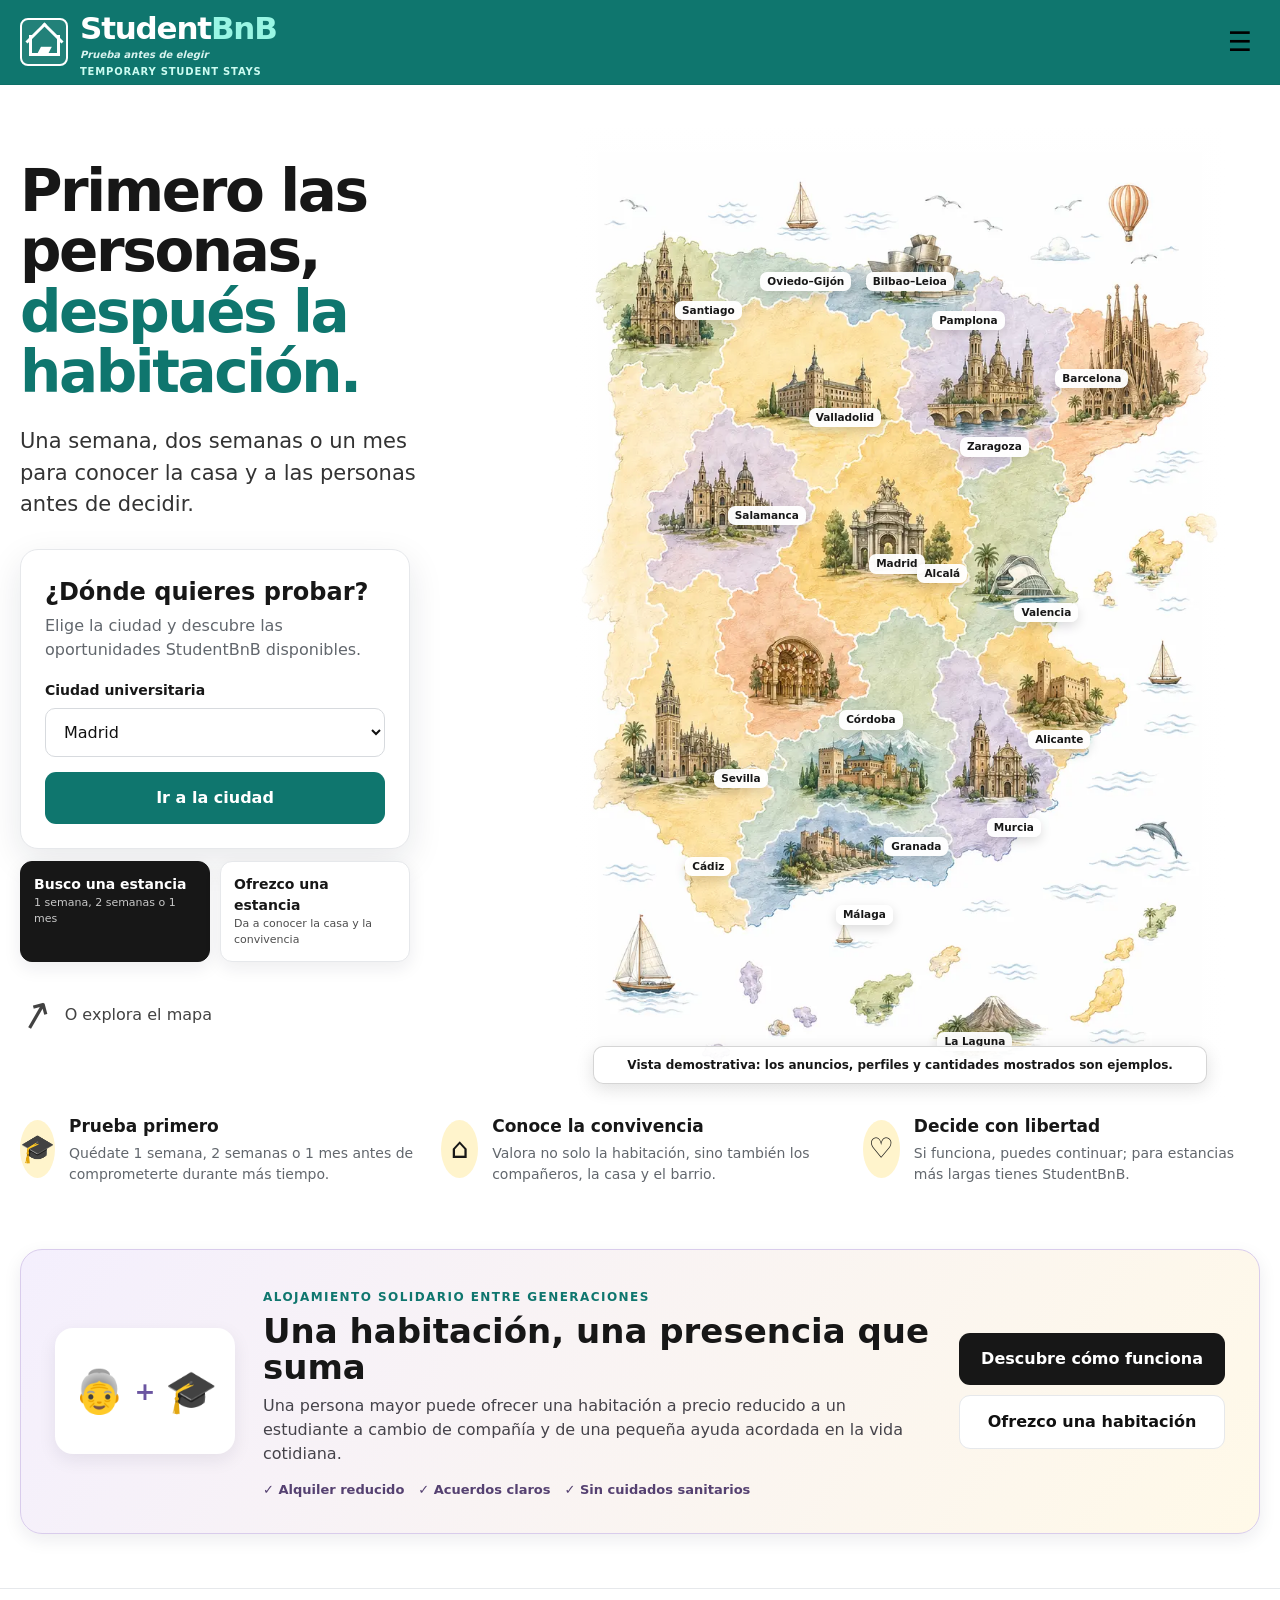
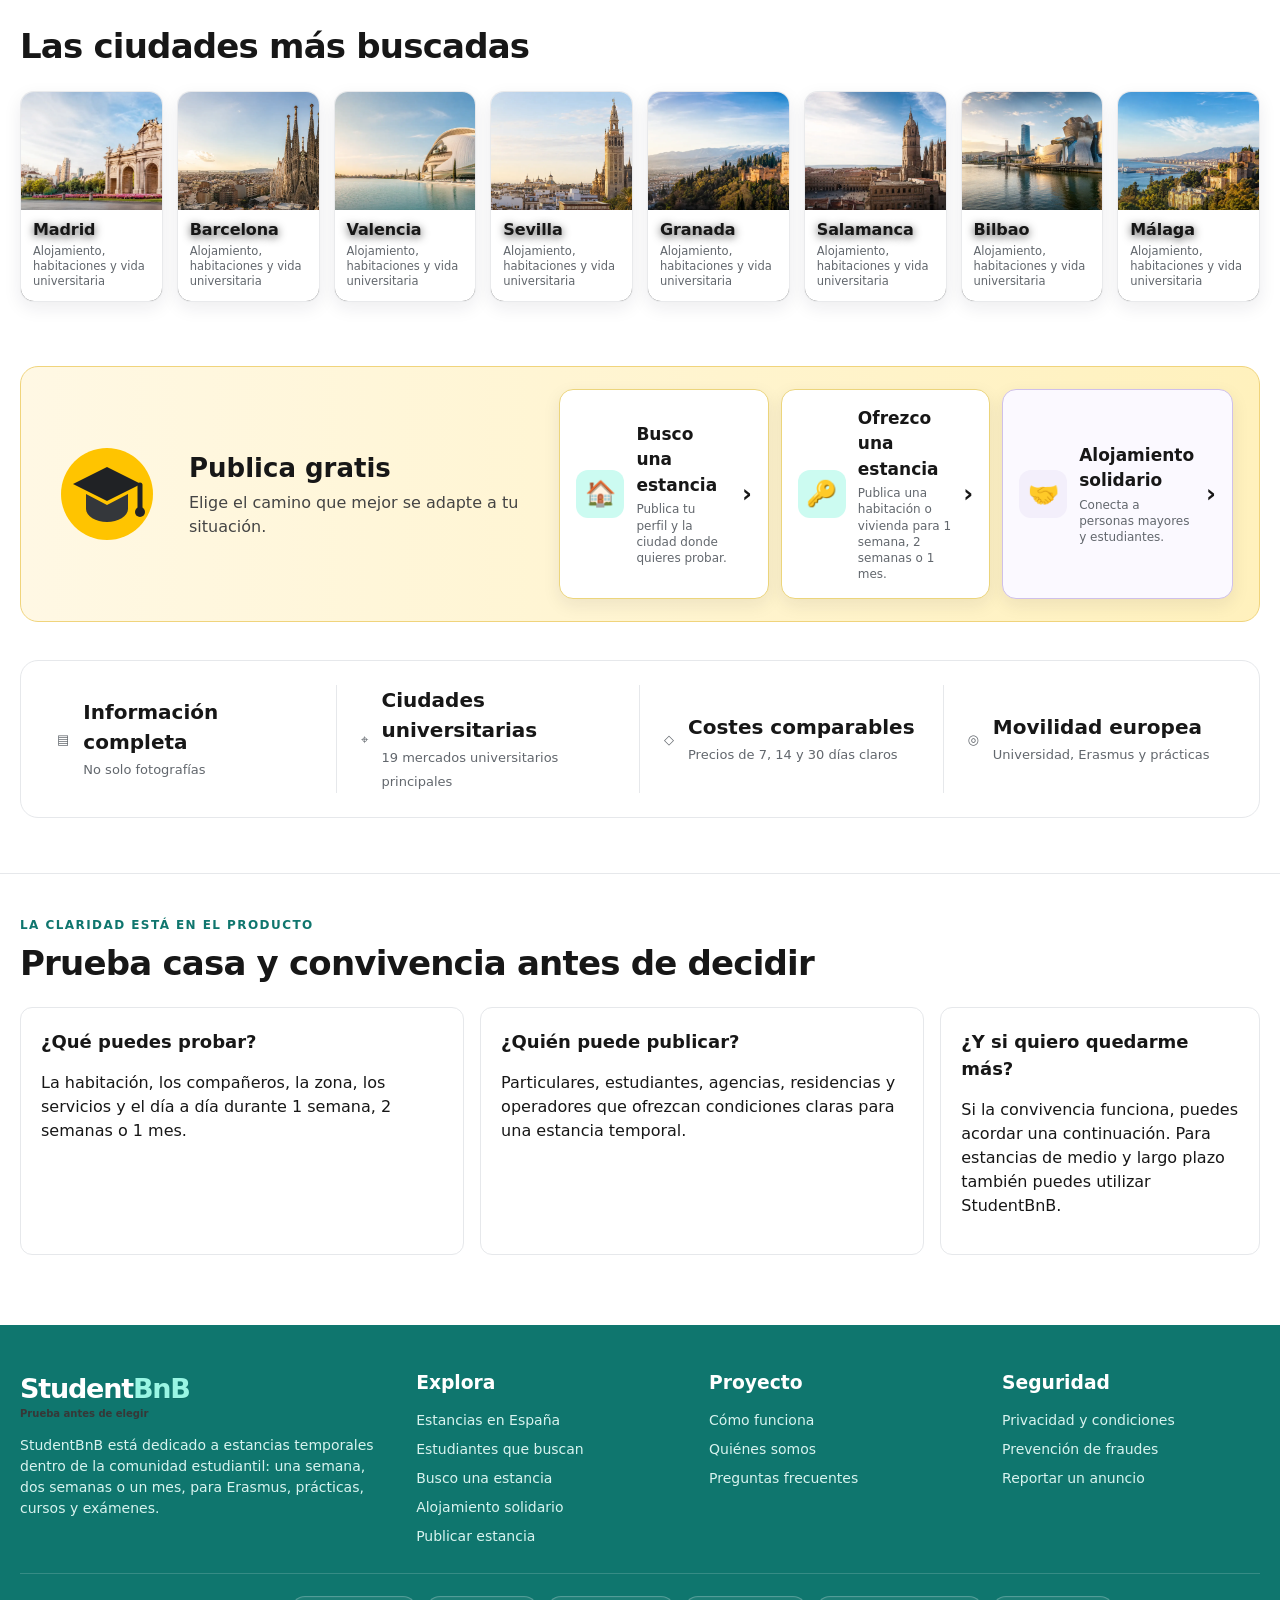
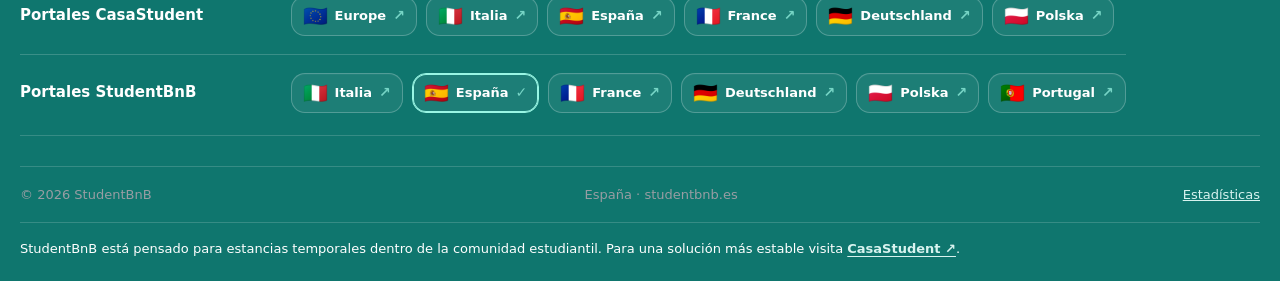
==== commit 5196fdd5: "Complete trial-stay pricing and SEO rollout" ====
--- a/index.html
+++ b/index.html
@@ -10,6 +10,15 @@
 <title>StudentBnB — Prueba casa y compañeros antes de decidir</title>
 <meta name="description" content="Estancias de prueba para estudiantes de 1 semana, 2 semanas o 1 mes. Conoce la casa, la zona y a tus compañeros antes de decidir si quieres quedarte más tiempo.">
 <link rel="canonical" href="https://studentbnb.es/">
+<meta name="robots" content="index,follow,max-image-preview:large">
+<link rel="alternate" hreflang="it" href="https://studentbnb.it/">
+<link rel="alternate" hreflang="es" href="https://studentbnb.es/">
+<link rel="alternate" hreflang="fr" href="https://studentbnb.fr/">
+<link rel="alternate" hreflang="de" href="https://student-bnb.de/">
+<link rel="alternate" hreflang="pl" href="https://studentbnb.pl/">
+<link rel="alternate" hreflang="pt" href="https://studentbnb.pt/">
+<link rel="alternate" hreflang="x-default" href="https://studentbnb.eu/">
+<script id="studentbnb-website-schema" type="application/ld+json">{"@context":"https://schema.org","@type":"WebSite","name":"StudentBnB","url":"https://studentbnb.es/","inLanguage":"es-ES"}</script>
 <link rel="stylesheet" href="assets/css/studentbnb-brand.css?v=5"></head>
 <body>
 
--- a/assets/css/studentbnb-brand.css
+++ b/assets/css/studentbnb-brand.css
@@ -11,3 +11,11 @@
 .casastudent-family{margin-top:18px;padding-top:16px;border-top:1px solid rgba(255,255,255,.16);font-size:13px}.casastudent-family a{font-weight:800;text-decoration:underline;text-underline-offset:3px}
 .site-footer{background:#0F766E!important;color:#fff!important;border-top-color:rgba(255,255,255,.18)!important}.site-footer .brand,.site-footer h2,.site-footer h3,.site-footer strong{color:#fff!important}.site-footer .brand strong{color:#99F6E4!important}.site-footer p,.site-footer a,.site-footer .footer-links a{color:#D8F3EF!important}.site-footer .footer-grid,.site-footer .footer-international,.site-footer .footer-bottom{border-color:rgba(255,255,255,.16)!important}.site-footer .footer-country-links a{background:rgba(255,255,255,.06)!important;border-color:rgba(255,255,255,.24)!important;color:#fff!important}.site-footer .footer-country-links a:hover,.site-footer .footer-country-links a[aria-current="page"]{border-color:#99F6E4!important;box-shadow:0 0 0 1px #99F6E4 inset}.site-footer .network-open{color:#99F6E4!important}
 @media(max-width:700px){.site-header .brand{font-size:28px;line-height:1.05}.site-header .brand small{font-size:11px;margin-top:3px}.site-header .brand>span:last-child::after{font-size:9px;margin-top:3px}.header-inner{height:auto;min-height:82px;padding:10px 0}.brand-icon{width:46px;height:46px;flex:0 0 46px}.studentbnb-duration-options{gap:7px;font-size:12px}.studentbnb-duration-options strong{padding:6px 9px}.city-hero-bg{opacity:1!important;background-position:center center!important}.city-hero-bg:before{display:none!important}.city-hero:after{background:linear-gradient(180deg,rgba(12,18,25,.06) 24%,rgba(12,18,25,.76) 100%)!important}}
+
+
+/* StudentBnB test-stay price ladder */
+.test-price-breakdown{display:flex;flex-wrap:wrap;justify-content:flex-end;gap:4px 9px;margin-top:4px;font-size:12px;font-weight:800;line-height:1.3;color:#40505a}
+.test-price-breakdown span{white-space:nowrap}
+.detail-test-prices{display:flex;flex-wrap:wrap;gap:5px 12px;margin-top:5px;font-size:13px;font-weight:800;line-height:1.35;color:#40505a}
+.monthly-reference{display:block;margin-top:5px;font-size:12px;font-weight:600;color:#68747c}
+@media(max-width:760px){.test-price-breakdown{justify-content:flex-start}.detail-test-prices{font-size:12px}}
